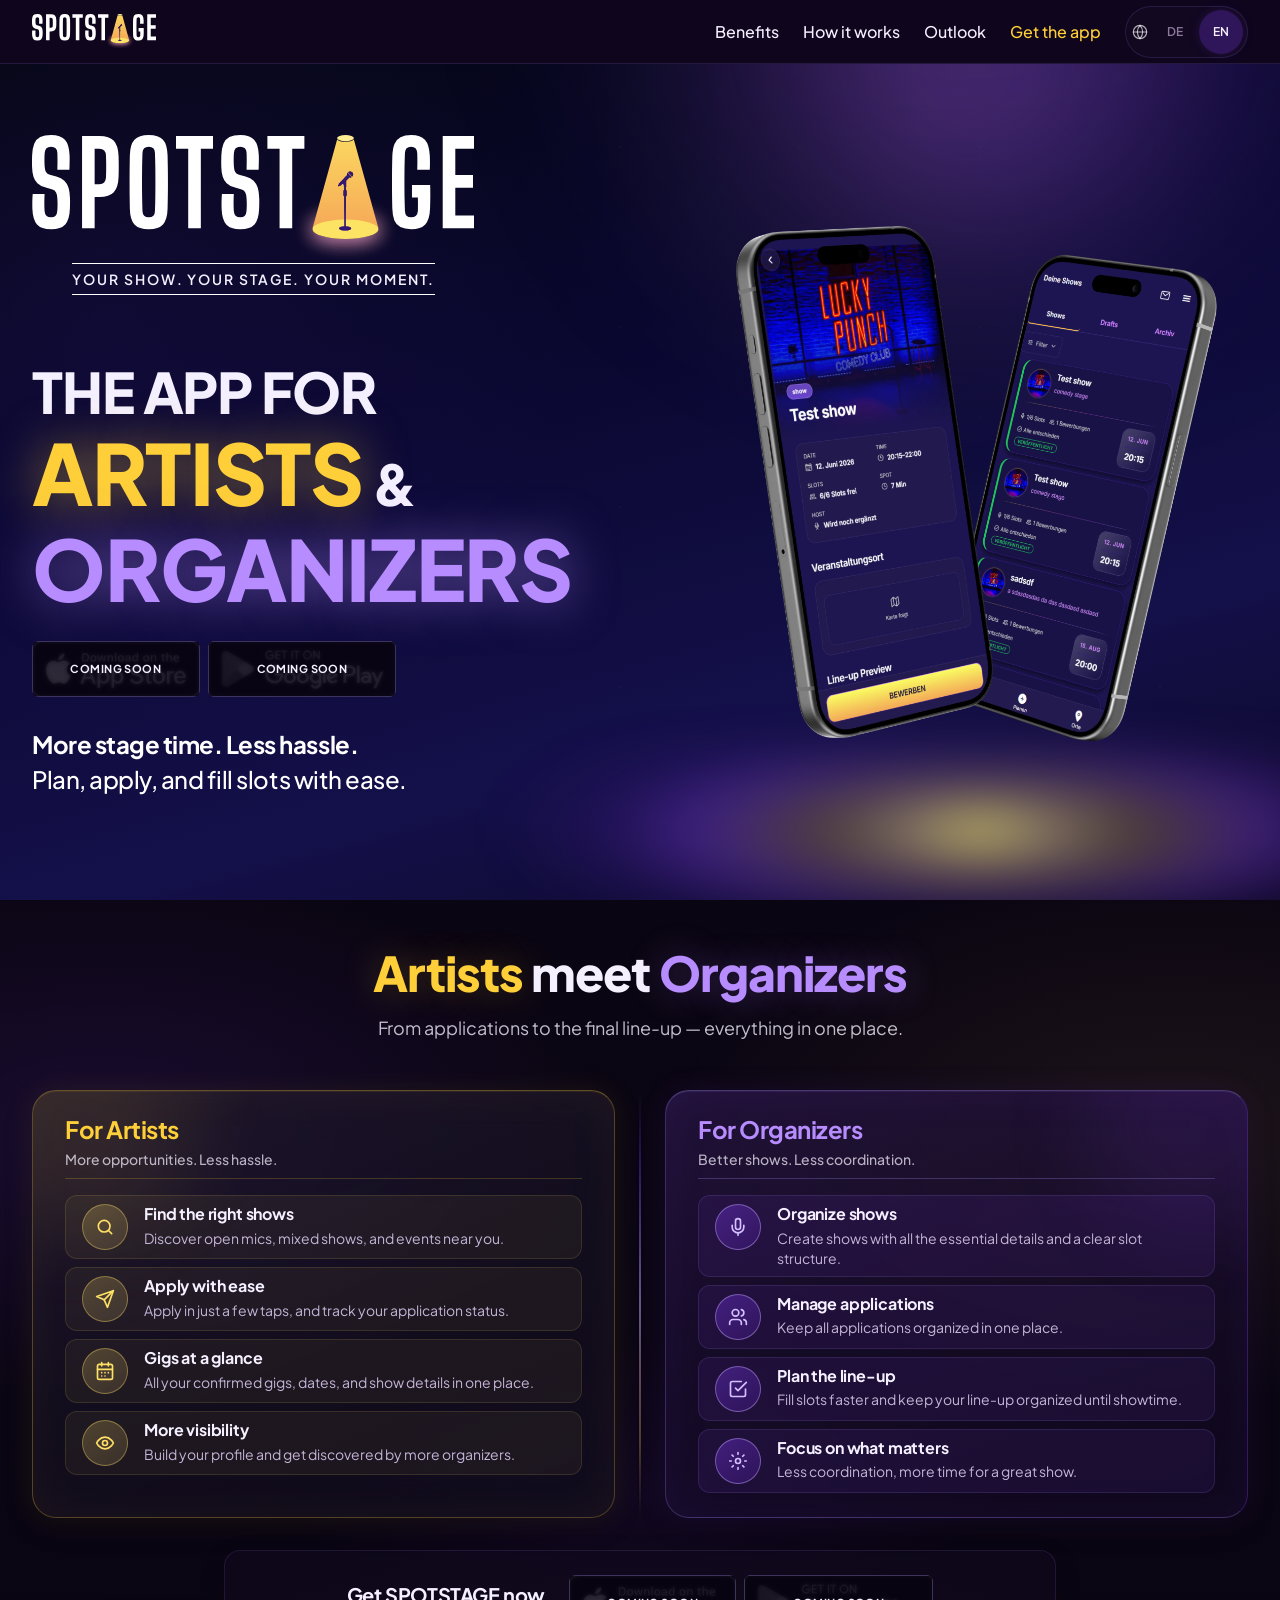
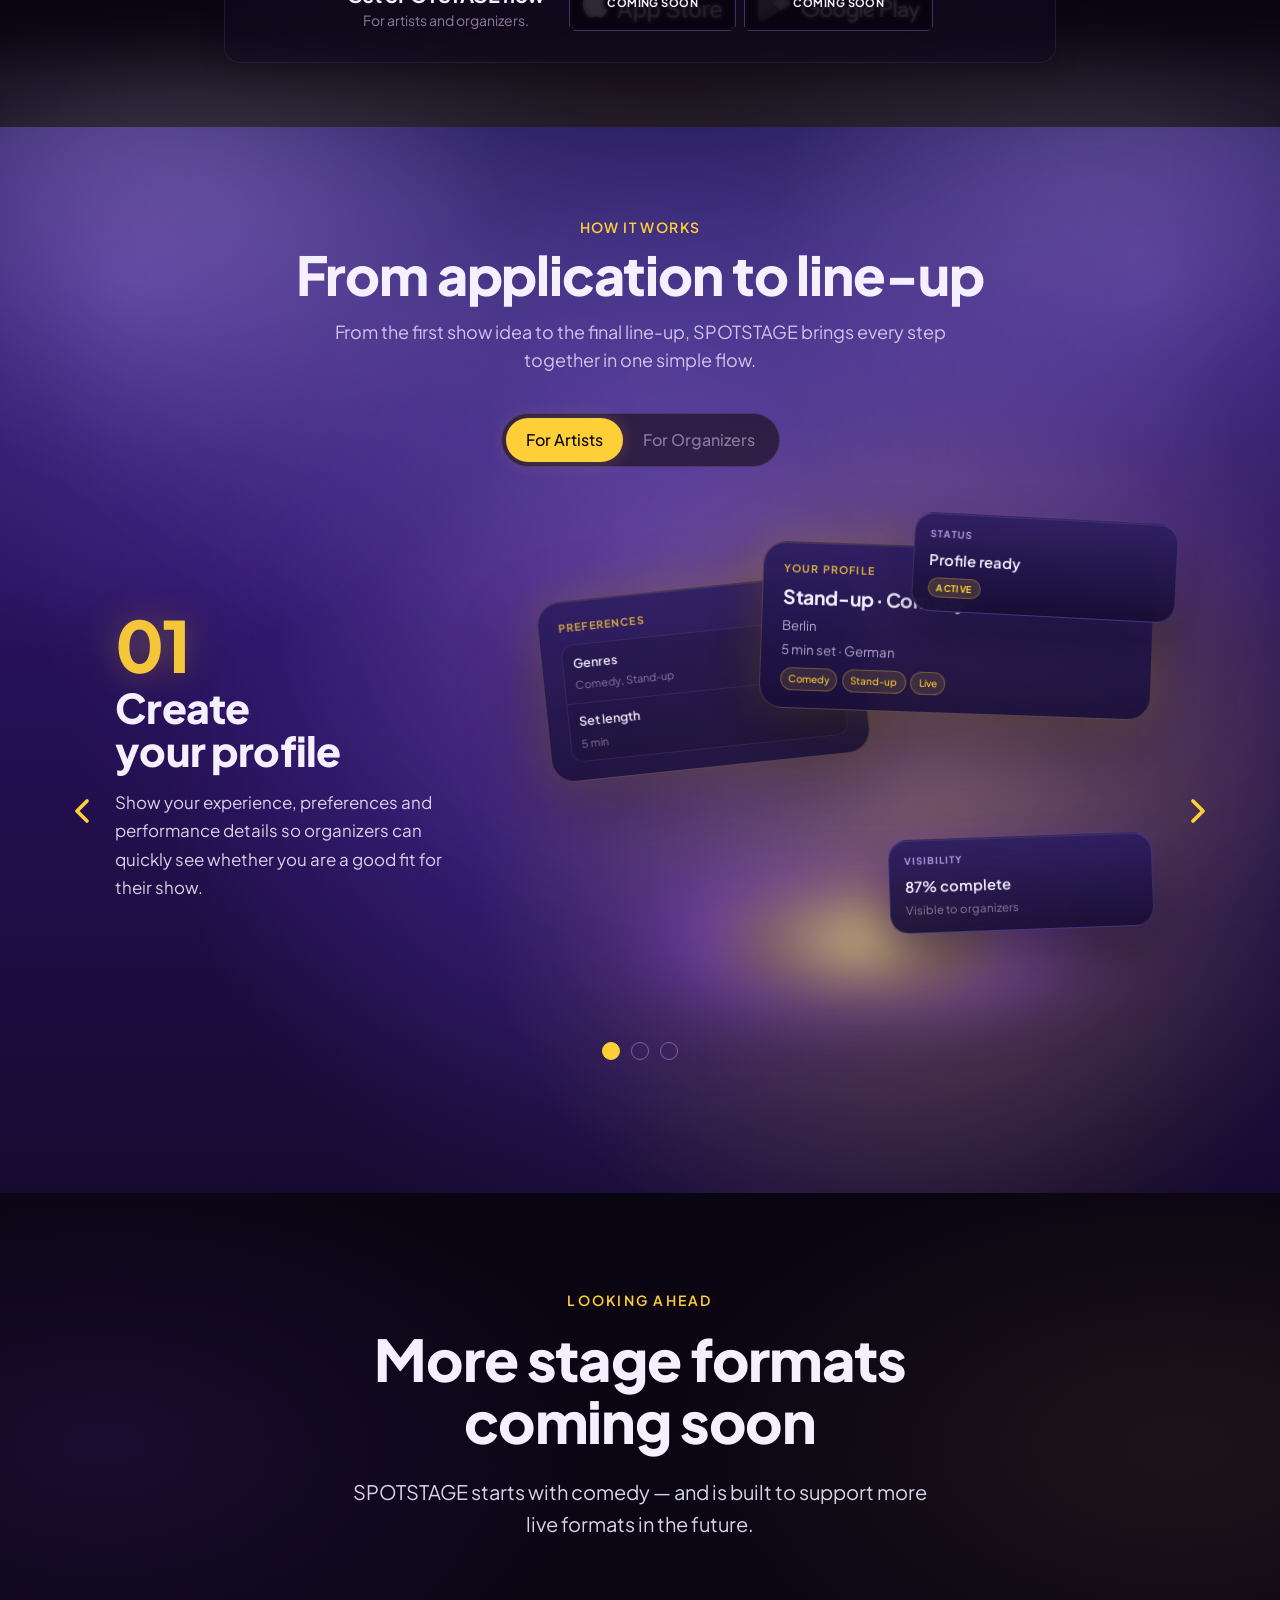
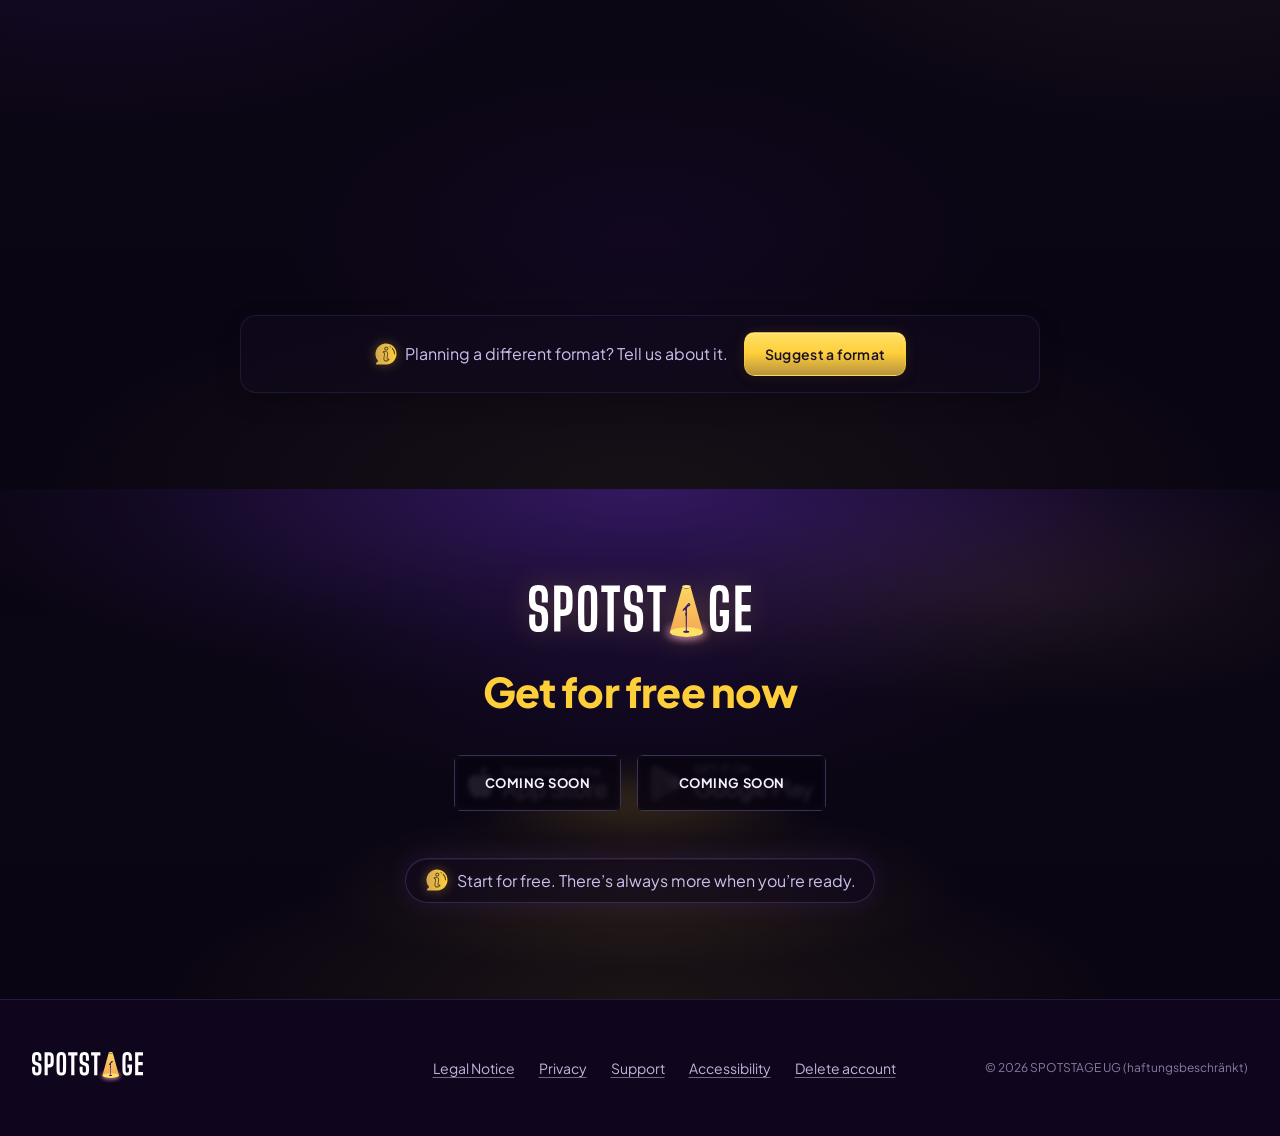
==== index.html @ ca439d94 "Add desktop hero scroll hint with delayed fade-in and scroll-away. Replace the arrow button with a C" ====
<!DOCTYPE html>
<html lang="de">
<head>
  <meta charset="UTF-8">
  <meta name="viewport" content="width=device-width, initial-scale=1.0">
  <link rel="icon" href="images/favicon/favicon.ico" sizes="48x48">
  <link rel="icon" href="images/favicon/favicon.svg" type="image/svg+xml">
  <link rel="icon" href="images/favicon/favicon-96x96.png" type="image/png" sizes="96x96">
  <link rel="apple-touch-icon" href="images/favicon/apple-touch-icon.png">
  <link rel="manifest" href="images/favicon/site.webmanifest">
  <meta name="theme-color" content="#0d0719">
  <meta name="description" content="SPOTSTAGE – Die App für Künstler und Veranstalter. Shows finden. Shows organisieren." data-i18n-attr="meta.description:content">
  <title data-i18n="meta.title">SPOTSTAGE – Deine Show. Deine Bühne. Dein Moment.</title>
  <link rel="stylesheet" href="css/styles.css">
</head>
<body>

  <a href="#main-content" class="skip-link" data-i18n="a11y.skipToMain">Zum Hauptinhalt springen</a>

  <!-- Header -->
  <header class="site-header" id="site-header">
    <div class="container site-header__inner">
      <a href="/" class="site-header__logo" data-i18n-attr="logo.ariaHome:aria-label">
        <img src="images/logo/spotstage_logo.svg" alt="" width="180" height="52">
        <span class="sr-only">SPOTSTAGE</span>
      </a>

      <div class="site-header__actions">
        <nav class="site-nav" id="site-nav" aria-label="Hauptnavigation" data-i18n-attr="nav.ariaLabel:aria-label">
          <div class="site-nav__panel mobile-nav__inner">
            <div class="mobile-nav__primary">
              <ul class="site-nav__list site-nav__links mobile-nav__links">
                <li><a href="#benefits" class="site-nav__link" data-i18n="nav.benefits">Vorteile</a></li>
                <li><a href="#how-it-works" class="site-nav__link" data-i18n="nav.howItWorks">So funktioniert's</a></li>
                <li><a href="#future-categories" class="site-nav__link" data-i18n="nav.outlook">Ausblick</a></li>
              </ul>
              <div class="mobile-nav__cta-divider" role="presentation"></div>
              <ul class="site-nav__list mobile-nav__cta">
                <li><a href="#download" class="site-nav__link site-nav__link--cta" data-i18n="nav.download">App laden</a></li>
              </ul>
            </div>
            <div class="mobile-nav__footer">
              <p class="mobile-nav__claim" data-i18n="footer.claim">Deine Show. Deine Bühne. Dein Moment.</p>
              <nav class="mobile-nav__utility" aria-label="Rechtliches und Kontakt" data-i18n-attr="footer.navAria:aria-label">
                <ul class="mobile-nav__legal-links">
                  <li><a href="impressum.html" class="mobile-nav__legal-link" data-i18n="footer.legalNotice">Impressum</a></li>
                  <li><a href="datenschutz.html" class="mobile-nav__legal-link" data-i18n="footer.privacy">Datenschutz</a></li>
                  <li><a href="support.html" class="mobile-nav__legal-link" data-i18n="footer.support">Support</a></li>
                  <li><a href="barrierefreiheit.html" class="mobile-nav__legal-link" data-i18n="footer.accessibility">Barrierefreiheit</a></li>
                  <li><a href="account-loeschen.html" class="mobile-nav__legal-link" data-i18n="footer.accountDeletion">Account löschen</a></li>
                </ul>
              </nav>
            </div>
          </div>
        </nav>

        <div class="lang-switch" role="group" data-i18n-attr="lang.switchAria:aria-label">
          <span class="lang-switch__icon" aria-hidden="true">
            <svg xmlns="http://www.w3.org/2000/svg" width="16" height="16" viewBox="0 0 24 24" fill="none" stroke="currentColor" stroke-width="1.75" stroke-linecap="round" stroke-linejoin="round" focusable="false">
              <circle cx="12" cy="12" r="10"/>
              <path d="M2 12h20"/>
              <path d="M12 2a15.3 15.3 0 0 1 4 10 15.3 15.3 0 0 1-4 10 15.3 15.3 0 0 1-4-10 15.3 15.3 0 0 1 4-10z"/>
            </svg>
          </span>
          <button type="button" class="lang-switch__btn is-active" data-locale="de" aria-pressed="true" data-i18n-attr="lang.activeDe:aria-label">DE</button>
          <button type="button" class="lang-switch__btn" data-locale="en" aria-pressed="false" data-i18n-attr="lang.labelEn:aria-label">EN</button>
        </div>

        <button
          class="nav-toggle"
          id="nav-toggle"
          type="button"
          aria-expanded="false"
          aria-controls="site-nav"
          aria-label="Menü öffnen"
          data-i18n-attr="nav.open:aria-label"
        >
          <span class="nav-toggle__bar" aria-hidden="true"></span>
          <span class="nav-toggle__bar" aria-hidden="true"></span>
          <span class="nav-toggle__bar" aria-hidden="true"></span>
        </button>
      </div>
    </div>
  </header>

  <main id="main-content">

    <!-- Hero -->
    <section class="hero-section" id="hero" aria-labelledby="hero-heading">
      <div class="container hero-section__container">
        <div class="hero-section__content">
          <div class="hero-section__grid">

          <div class="hero-section__copy">
            <div class="hero-section__logo">
              <img src="images/logo/spotstage_logo.svg" alt="" width="260" height="75" aria-hidden="true">
              <p class="hero-section__slogan" data-i18n="hero.slogan">Deine Show. Deine Bühne. Dein Moment.</p>
            </div>

            <h1 class="hero-section__headline" id="hero-heading" data-i18n-html="hero.headline">
              Die App für
              <br>
              <span class="hero-section__accent hero-section__accent--gold">Künstler</span> &amp;
              <br>
              <span class="hero-section__accent hero-section__accent--purple">Veranstalter</span>
            </h1>

            <div class="hero-section__stores" id="hero-stores">
              <span
                class="hero-section__store-badge hero-section__store-badge--unavailable"
                data-store="apple"
                role="img"
                aria-label="SPOTSTAGE im Apple App Store – demnächst verfügbar"
              >
                <span class="hero-section__store-badge__media" aria-hidden="true">
                  <img src="images/badges/Download_on_the_App_Store_Badge_DE_RGB_blk_092917.svg" alt="" width="162" height="54">
                  <span class="hero-section__store-badge__label" data-i18n="badges.comingSoon">Demnächst verfügbar</span>
                </span>
              </span>
              <span
                class="hero-section__store-badge hero-section__store-badge--unavailable"
                data-store="google"
                role="img"
                aria-label="SPOTSTAGE bei Google Play – demnächst verfügbar"
              >
                <span class="hero-section__store-badge__media" aria-hidden="true">
                  <img src="images/badges/GetItOnGooglePlay_Badge_Web_color_German.svg" alt="" width="182" height="54">
                  <span class="hero-section__store-badge__label" data-i18n="badges.comingSoon">Demnächst verfügbar</span>
                </span>
              </span>
            </div>

            <p class="hero-section__subheadline" data-i18n-html="hero.subheadline">
              <span>Mehr Bühne. Weniger Aufwand.</span><br>
              Einfacher planen, bewerben und besetzen.
            </p>
          </div>

          <div class="hero-section__phones">
            <div class="hero-section__spotlight" aria-hidden="true">
              <div class="hero-section__spotlight-layer hero-section__spotlight-layer--gold"></div>
              <div class="hero-section__spotlight-layer hero-section__spotlight-layer--purple"></div>
              <div class="hero-section__spotlight-layer hero-section__spotlight-layer--stage"></div>
            </div>
            <figure class="hero-section__phone hero-section__phone--artist">
              <div class="hero-section__phone-frame">
                <img
                  src="images/placeholders/phoneMockUpLeft.webp"
                  data-i18n-attr="hero.phoneArtistAlt:alt"
                  alt="SPOTSTAGE App – Künstler-Ansicht mit Auftrittsübersicht"
                  class="hero-section__phone-screen"
                  width="560"
                  height="1120"
                  loading="eager"
                >
              </div>
              <figcaption class="hero-section__phone-label sr-only" data-i18n="hero.phoneArtistCaption">Für Künstler</figcaption>
            </figure>

            <figure class="hero-section__phone hero-section__phone--organizer">
              <div class="hero-section__phone-frame">
                <img
                  src="images/placeholders/phoneMockUpRight.webp"
                  data-i18n-attr="hero.phoneOrganizerAlt:alt"
                  alt="SPOTSTAGE App – Veranstalter-Ansicht mit Show-Besetzung"
                  class="hero-section__phone-screen"
                  width="560"
                  height="1120"
                  loading="eager"
                >
              </div>
              <figcaption class="hero-section__phone-label sr-only" data-i18n="hero.phoneOrganizerCaption">Für Veranstalter</figcaption>
            </figure>
          </div>

        </div>
        </div>
      </div>
      <a href="#benefits" class="hero-section__scroll-hint" data-i18n-attr="hero.scrollHint:aria-label">
        <span class="hero-section__scroll-mouse" aria-hidden="true">
          <span class="hero-section__scroll-wheel"></span>
        </span>
        <span class="hero-section__scroll-chevrons" aria-hidden="true">
          <span class="hero-section__scroll-chevron"></span>
          <span class="hero-section__scroll-chevron"></span>
        </span>
      </a>
    </section>

    <!-- Benefits -->
    <div class="benefits-area" id="benefits">
      <div class="benefits-area__atmosphere" aria-hidden="true"></div>
      <section class="section section--comparison" aria-labelledby="benefits-heading">
        <div class="container container--wide">
          <header class="comparison__intro">
            <h2 class="comparison__heading" id="benefits-heading" data-i18n-html="comparison.heading">
              <span class="comparison__accent comparison__accent--artists">Künstler</span> treffen
              <span class="comparison__accent comparison__accent--organizers">Veranstalter</span>
            </h2>
            <p class="comparison__subline" data-i18n="comparison.subline">
              SPOTSTAGE bringt Bewerbung, Planung und Line-up an einen Ort.
            </p>
          </header>

          <div class="comparison">
            <section class="comparison__panel comparison__panel--artist" id="artist-benefits" aria-labelledby="artist-benefits-heading">
              <header class="comparison__panel-header">
                <h3 class="comparison__panel-title" id="artist-benefits-heading" data-i18n="comparison.artistTitle">Für Künstler</h3>
                <p class="comparison__panel-subline" data-i18n="comparison.artistSubline">Mehr passende Auftritte. Weniger Aufwand.</p>
              </header>
              <div class="comparison__list" data-audience="artist"></div>
            </section>

            <div class="comparison__divider" aria-hidden="true"></div>

            <section class="comparison__panel comparison__panel--organizer" id="organizer-benefits" aria-labelledby="organizer-benefits-heading">
              <header class="comparison__panel-header">
                <h3 class="comparison__panel-title" id="organizer-benefits-heading" data-i18n="comparison.organizerTitle">Für Veranstalter</h3>
                <p class="comparison__panel-subline" data-i18n="comparison.organizerSubline">Bessere Shows. Weniger Organisationsstress.</p>
              </header>
              <div class="comparison__list" data-audience="organizer"></div>
            </section>
          </div>
        </div>
      </section>

      <section class="section section--benefits-cta" id="benefits-download" aria-labelledby="benefits-download-heading">
        <div class="container container--wide">
          <div class="benefits-cta">
            <div class="benefits-cta__copy">
              <h2 class="benefits-cta__heading" id="benefits-download-heading" data-i18n="comparison.ctaHeading">Hol dir jetzt SPOTSTAGE</h2>
              <p class="benefits-cta__text" data-i18n="comparison.ctaText">Für Künstler und Veranstalter.</p>
            </div>
            <div class="hero-section__stores benefits-cta__stores">
              <span
                class="hero-section__store-badge hero-section__store-badge--unavailable"
                data-store="apple"
                role="img"
                aria-label="SPOTSTAGE im Apple App Store – demnächst verfügbar"
              >
                <span class="hero-section__store-badge__media" aria-hidden="true">
                  <img src="images/badges/Download_on_the_App_Store_Badge_DE_RGB_blk_092917.svg" alt="" width="162" height="54">
                  <span class="hero-section__store-badge__label" data-i18n="badges.comingSoon">Demnächst verfügbar</span>
                </span>
              </span>
              <span
                class="hero-section__store-badge hero-section__store-badge--unavailable"
                data-store="google"
                role="img"
                aria-label="SPOTSTAGE bei Google Play – demnächst verfügbar"
              >
                <span class="hero-section__store-badge__media" aria-hidden="true">
                  <img src="images/badges/GetItOnGooglePlay_Badge_Web_color_German.svg" alt="" width="182" height="54">
                  <span class="hero-section__store-badge__label" data-i18n="badges.comingSoon">Demnächst verfügbar</span>
                </span>
              </span>
            </div>
          </div>
        </div>
      </section>
    </div>

    <!-- How It Works -->
    <section class="section section--howto" id="how-it-works" aria-labelledby="how-it-works-heading">
      <div class="container container--wide">
        <header class="howto__header">
          <p class="howto__eyebrow" data-i18n="howItWorks.eyebrow">So funktioniert's</p>
          <h2 class="howto__title" id="how-it-works-heading" data-i18n="howItWorks.title">Von der Bewerbung bis zum Line-up</h2>
          <p class="howto__subtitle" data-i18n="howItWorks.subtitle">
            SPOTSTAGE bringt Künstler:innen und Veranstalter:innen in einen einfachen Ablauf — von der ersten Show-Idee bis zur finalen Besetzung.
          </p>
        </header>

        <div class="howto__switch" role="group" data-i18n-attr="howItWorks.switchAria:aria-label">
          <button
            type="button"
            class="howto__switch-btn is-active"
            data-audience="artist"
            aria-pressed="true"
            data-i18n="howItWorks.switchArtists"
          >
            Für Künstler:innen
          </button>
          <button
            type="button"
            class="howto__switch-btn"
            data-audience="organizer"
            aria-pressed="false"
            data-i18n="howItWorks.switchOrganizers"
          >
            Für Veranstalter:innen
          </button>
        </div>

        <div class="how-showcase" id="howto-showcase">
          <button
            type="button"
            class="how-showcase__arrow how-showcase__arrow--prev"
            id="howto-prev"
            aria-label="Vorheriger Schritt"
            data-i18n-attr="howItWorks.prevStep:aria-label"
          >
            <svg xmlns="http://www.w3.org/2000/svg" width="24" height="24" viewBox="0 0 24 24" fill="none" stroke="currentColor" stroke-width="2" stroke-linecap="round" stroke-linejoin="round" aria-hidden="true"><path d="m15 18-6-6 6-6"/></svg>
          </button>

          <section class="how-showcase__content" id="howto-panel" aria-labelledby="howto-step-title">
            <div class="how-showcase__copy" id="howto-copy"></div>
            <div class="how-showcase__visual" id="howto-visual" aria-hidden="true"></div>
          </section>

          <button
            type="button"
            class="how-showcase__arrow how-showcase__arrow--next"
            id="howto-next"
            aria-label="Nächster Schritt"
            data-i18n-attr="howItWorks.nextStep:aria-label"
          >
            <svg xmlns="http://www.w3.org/2000/svg" width="24" height="24" viewBox="0 0 24 24" fill="none" stroke="currentColor" stroke-width="2" stroke-linecap="round" stroke-linejoin="round" aria-hidden="true"><path d="m9 18 6-6-6-6"/></svg>
          </button>

          <div class="how-showcase__dots" id="howto-dots" role="group" data-i18n-attr="howItWorks.stepsAria:aria-label"></div>
        </div>
      </div>
    </section>

    <!-- Vision / Roadmap -->
    <section class="section section--vision" id="future-categories" aria-labelledby="future-categories-heading">
      <div class="vision__atmosphere" aria-hidden="true"></div>
      <div class="container container--wide vision__container">
        <header class="vision__header">
          <p class="vision__eyebrow" data-i18n="futureCategories.eyebrow">AUSBLICK</p>
          <h2 class="vision__title" id="future-categories-heading" data-i18n="futureCategories.title">Mehr Bühnenformate folgen</h2>
          <p class="vision__subtitle" data-i18n="futureCategories.subtitle">
            SPOTSTAGE startet mit Comedy — und ist darauf ausgelegt, künftig weitere Live-Formate zu unterstützen.
          </p>
        </header>

        <div class="vision__grid" id="future-categories-grid"></div>

        <div class="vision__cta benefits-cta" id="vision-cta">
          <div class="vision__cta-copy benefits-cta__copy">
            <span class="vision__cta-icon" aria-hidden="true">
              <img src="images/icons/info.svg" alt="" width="24" height="24">
            </span>
            <p class="vision__cta-text benefits-cta__text" data-i18n="futureCategories.noteText">Du planst ein anderes Format? Schlag es uns vor.</p>
          </div>
          <a class="vision__cta-btn" id="vision-cta-link" href="mailto:formate@spotstage.app" data-i18n="futureCategories.ctaLabel">Format vorschlagen</a>
        </div>
      </div>
    </section>

    <!-- Download CTA -->
    <section class="section section--download spotlight-bg" id="download" aria-labelledby="download-heading">
      <div class="download-cta__atmosphere" aria-hidden="true"></div>
      <div class="container container--wide">
        <div class="download-cta">
          <img
            src="images/logo/spotstage_logo.svg"
            alt=""
            class="download-cta__logo"
            width="200"
            height="58"
            aria-hidden="true"
          >
          <h2
            class="download-cta__heading"
            id="download-heading"
            data-i18n="downloadCta.title"
          >
            Jetzt kostenlos herunterladen
          </h2>

          <div class="hero-section__stores download-cta__stores">
            <span
              class="hero-section__store-badge hero-section__store-badge--unavailable"
              data-store="apple"
              role="img"
              aria-label="SPOTSTAGE im Apple App Store – demnächst verfügbar"
            >
              <span class="hero-section__store-badge__media" aria-hidden="true">
                <img src="images/badges/Download_on_the_App_Store_Badge_DE_RGB_blk_092917.svg" alt="" width="162" height="54">
                <span class="hero-section__store-badge__label" data-i18n="badges.comingSoon">Demnächst verfügbar</span>
              </span>
            </span>
            <span
              class="hero-section__store-badge hero-section__store-badge--unavailable"
              data-store="google"
              role="img"
              aria-label="SPOTSTAGE bei Google Play – demnächst verfügbar"
            >
              <span class="hero-section__store-badge__media" aria-hidden="true">
                <img src="images/badges/GetItOnGooglePlay_Badge_Web_color_German.svg" alt="" width="182" height="54">
                <span class="hero-section__store-badge__label" data-i18n="badges.comingSoon">Demnächst verfügbar</span>
              </span>
            </span>
          </div>

          <p class="download-cta__note">
            <span class="download-cta__note-icon" aria-hidden="true">
              <img src="images/icons/info.svg" alt="" width="24" height="24">
            </span>
            <span data-i18n="downloadCta.note">Kostenlos loslegen. Mehr geht später immer.</span>
          </p>
        </div>
      </div>
    </section>

  </main>

  <!-- Footer -->
  <footer class="site-footer">
    <div class="container site-footer__inner">
      <div class="site-footer__brand">
        <a href="/" class="site-footer__logo" data-i18n-attr="logo.ariaHome:aria-label">
          <img src="images/logo/spotstage_logo.svg" alt="" width="160" height="46">
          <span class="sr-only">SPOTSTAGE</span>
        </a>
      </div>
      <nav class="site-footer__nav" aria-label="Footer-Navigation" data-i18n-attr="footer.navAria:aria-label">
        <ul class="site-footer__list">
          <li><a href="impressum.html" class="site-footer__link" data-i18n="footer.legalNotice">Impressum</a></li>
          <li><a href="datenschutz.html" class="site-footer__link" data-i18n="footer.privacy">Datenschutz</a></li>
          <li><a href="support.html" class="site-footer__link" data-i18n="footer.support">Support</a></li>
          <li><a href="barrierefreiheit.html" class="site-footer__link" data-i18n="footer.accessibility">Barrierefreiheit</a></li>
          <li><a href="account-loeschen.html" class="site-footer__link" data-i18n="footer.accountDeletion">Account löschen</a></li>
        </ul>
      </nav>
      <p class="site-footer__copy" data-i18n="footer.copyright">© 2026 SPOTSTAGE UG (haftungsbeschränkt)</p>
    </div>
  </footer>

  <script src="js/translations.js"></script>
  <script src="js/i18n.js" defer></script>
  <script src="js/benefits.js" defer></script>
  <script src="js/how-it-works.js" defer></script>
  <script src="js/future-categories.js" defer></script>
  <script src="js/app.js" defer></script>
</body>
</html>
---- css/styles.css ----
/* ==========================================================================
   SPOTSTAGE Website – Styles Foundation
   ========================================================================== */

@import url("fonts.css");

/* --------------------------------------------------------------------------
   CSS Custom Properties
   -------------------------------------------------------------------------- */

:root {
  /* Brand Colors */
  --color-bg-primary: #0a0512;
  --color-test: #100b32;
  --color-bg-secondary: #0f051d;
  --color-bg-elevated: #1e1033;
  --color-bg-card: rgba(30, 16, 51, 0.6);

  --color-purple: #7c3aed;
  --color-purple-light: #a78bfa;
  --color-purple-dark: #5b21b6;

  --color-gold: #d4a853;
  --color-gold-light: #e8c97a;
  --color-gold-dark: #b8923f;

  --gradient-divider: linear-gradient(
    90deg,
    transparent 0%,
    rgba(124, 58, 237, 0.4) 20%,
    rgba(200, 170, 255, 0.55) 50%,
    rgba(212, 168, 83, 0.4) 80%,
    transparent 100%
  );

  /* Audience semantics: Artists = yellow, Organizers = purple/lavender */
  --color-artists: #fecf39;
  --color-organizers: #b78cff;
  --color-artists-soft: rgba(254, 207, 57, 0.16);
  --color-organizers-soft: rgba(183, 140, 255, 0.16);
  --glow-artists: 0 0 36px rgba(254, 207, 57, 0.28);
  --glow-organizers: 0 0 36px rgba(183, 140, 255, 0.32);

  --color-text-primary: #f5f0ff;
  --color-text-secondary: #c4b5d8;
  --color-text-muted: #8b7a9e;

  --color-border: rgba(167, 139, 250, 0.15);
  --color-border-gold: rgba(212, 168, 83, 0.3);

  /* Spotlight */
  --spotlight-color: rgba(124, 58, 237, 0.25);
  --spotlight-gold: rgba(212, 168, 83, 0.08);

  /* Typography */
  --font-family-base: "Plus Jakarta Sans", system-ui, -apple-system, "Segoe UI", Roboto, "Helvetica Neue", Arial, sans-serif;
  --font-family-heading: var(--font-family-base);

  /* Hero */
  --hero-container-max: 88rem;
  --hero-spotlight-gold: rgba(255, 224, 102, 0.55);
  --hero-spotlight-purple: rgba(124, 58, 237, 0.5);
  --hero-spotlight-ambient: rgba(91, 33, 182, 0.35);
  --hero-spotlight-stage: rgba(255, 224, 102, 0.45);
  --hero-phone-shadow:
    0 0 0 1px rgba(167, 139, 250, 0.35),
    0 28px 72px rgba(0, 0, 0, 0.55),
    0 0 72px rgba(124, 58, 237, 0.4);

  --font-size-xs: 0.75rem;
  --font-size-sm: 0.875rem;
  --font-size-base: 1rem;
  --font-size-lg: 1.125rem;
  --font-size-xl: 1.25rem;
  --font-size-2xl: 1.5rem;
  --font-size-3xl: 2rem;
  --font-size-4xl: 2.5rem;
  --font-size-5xl: 3rem;
  --font-size-6xl: 3.75rem;
  --font-size-hero: 4.25rem;

  --font-weight-normal: 400;
  --font-weight-medium: 500;
  --font-weight-semibold: 600;
  --font-weight-bold: 700;
  --font-weight-extrabold: 800;

  --line-height-tight: 1.2;
  --line-height-base: 1.6;
  --line-height-relaxed: 1.75;

  --letter-spacing-tight: -0.02em;
  --letter-spacing-wide: 0.05em;

  /* Spacing */
  --space-xs: 0.25rem;
  --space-sm: 0.5rem;
  --space-md: 1rem;
  --space-lg: 1.5rem;
  --space-xl: 2rem;
  --space-2xl: 3rem;
  --space-3xl: 4rem;
  --space-4xl: 6rem;

  /* Layout */
  --container-max: 72rem;
  --container-narrow: 48rem;
  --container-padding: var(--space-md);

  --header-height: 4rem;

  /* Focus (WCAG 2.4.7) */
  --focus-ring-color: var(--color-purple-light);
  --focus-ring-width: 2px;
  --focus-ring-offset: 3px;

  /* Borders & Radius */
  --radius-sm: 0.375rem;
  --radius-md: 0.75rem;
  --radius-lg: 1rem;
  --radius-xl: 1.5rem;
  --radius-full: 9999px;

  /* Shadows */
  --shadow-sm: 0 1px 2px rgba(0, 0, 0, 0.3);
  --shadow-md: 0 4px 12px rgba(0, 0, 0, 0.4);
  --shadow-lg: 0 8px 32px rgba(0, 0, 0, 0.5);
  --shadow-glow-purple: 0 0 40px rgba(124, 58, 237, 0.3);
  --shadow-glow-gold: 0 0 30px rgba(212, 168, 83, 0.2);

  /* Transitions */
  --transition-fast: 150ms ease;
  --transition-base: 250ms ease;
  --transition-slow: 400ms ease;

  /* Breakpoints (reference – used in media queries below) */
  /* sm: 640px | md: 768px | lg: 1024px | xl: 1280px */
}

/* --------------------------------------------------------------------------
   Global Reset
   -------------------------------------------------------------------------- */

*,
*::before,
*::after {
  box-sizing: border-box;
}

* {
  margin: 0;
  padding: 0;
}

html {
  scroll-behavior: smooth;
  -webkit-text-size-adjust: 100%;
}

@media (prefers-reduced-motion: reduce) {
  html {
    scroll-behavior: auto;
  }

  *,
  *::before,
  *::after {
    animation-duration: 0.01ms !important;
    animation-iteration-count: 1 !important;
    transition-duration: 0.01ms !important;
  }
}

body {
  font-family: var(--font-family-base);
  font-size: var(--font-size-base);
  font-weight: var(--font-weight-normal);
  line-height: var(--line-height-base);
  color: var(--color-text-primary);
  background-color: var(--color-bg-primary);
  min-height: 100vh;
  min-height: 100dvh;
  display: flex;
  flex-direction: column;
  -webkit-font-smoothing: antialiased;
  -moz-osx-font-smoothing: grayscale;
}

#main-content {
  flex: 1 0 auto;
}

#main-content:focus {
  outline: none;
}

:where(section[id], [id="hero"], [id="benefits"], [id="how-it-works"], [id="future-categories"], [id="download"]) {
  scroll-margin-top: calc(var(--header-height) + 0.75rem);
}

/* Skip link – first focusable element */
.skip-link {
  position: fixed;
  top: 0.75rem;
  left: 0.75rem;
  z-index: 200;
  display: inline-flex;
  align-items: center;
  min-height: 2.75rem;
  padding: 0.5rem 1rem;
  font-size: var(--font-size-sm);
  font-weight: var(--font-weight-semibold);
  color: var(--color-bg-primary);
  background: var(--color-gold-light);
  border-radius: var(--radius-sm);
  box-shadow: var(--shadow-md);
  clip: rect(0 0 0 0);
  clip-path: inset(50%);
  overflow: hidden;
  white-space: nowrap;
}

.skip-link:focus,
.skip-link:focus-visible {
  clip: auto;
  clip-path: none;
  overflow: visible;
  outline: var(--focus-ring-width) solid var(--color-text-primary);
  outline-offset: var(--focus-ring-offset);
}

/* Shared focus ring for controls without bespoke styles */
.nav-toggle:focus-visible,
.lang-switch__btn:focus-visible {
  outline: var(--focus-ring-width) solid var(--focus-ring-color);
  outline-offset: var(--focus-ring-offset);
  border-radius: var(--radius-sm);
}

@media (forced-colors: active) {
  .skip-link:focus-visible,
  .nav-toggle:focus-visible,
  .lang-switch__btn:focus-visible,
  .site-nav__link:focus-visible,
  .site-footer__link:focus-visible,
  .legal-page__link:focus-visible,
  .legal-page__back-link:focus-visible,
  .howto__switch-btn:focus-visible,
  .how-showcase__arrow:focus-visible,
  .how-showcase__dot:focus-visible,
  .vision__cta-btn:focus-visible {
    outline: 2px solid Highlight;
    outline-offset: 2px;
  }

  .howto__switch-btn.is-active,
  .lang-switch__btn.is-active,
  .how-showcase__dot.is-active {
    border: 2px solid Highlight;
  }
}

img,
picture,
video,
svg {
  display: block;
  max-width: 100%;
  height: auto;
}

input,
button,
textarea,
select {
  font: inherit;
  color: inherit;
}

a {
  color: var(--color-gold-light);
  text-decoration: none;
  transition: color var(--transition-fast);
}

a:hover {
  color: var(--color-gold);
}

ul,
ol {
  list-style: none;
}

button {
  cursor: pointer;
  background: none;
  border: none;
}

/* --------------------------------------------------------------------------
   Typography System
   -------------------------------------------------------------------------- */

h1, h2, h3, h4, h5, h6 {
  font-family: var(--font-family-heading);
  font-weight: var(--font-weight-bold);
  line-height: var(--line-height-tight);
  letter-spacing: var(--letter-spacing-tight);
  color: var(--color-text-primary);
}

h1 { font-size: var(--font-size-4xl); }
h2 { font-size: var(--font-size-3xl); }
h3 { font-size: var(--font-size-xl); }
h4 { font-size: var(--font-size-lg); }

p {
  color: var(--color-text-secondary);
}

.legal-page__back {
  margin-bottom: clamp(1.5rem, 4vw, 2rem);
}

.legal-page__back-link {
  display: inline-flex;
  align-items: center;
  gap: 0.45rem;
  min-height: 2.75rem;
  padding: 0.35rem 0.65rem 0.35rem 0.25rem;
  margin-left: -0.25rem;
  font-size: var(--font-size-sm);
  font-weight: var(--font-weight-medium);
  color: var(--color-text-secondary);
  border-radius: var(--radius-sm);
  transition:
    color 180ms ease,
    text-shadow 220ms ease,
    background-color 180ms ease;
}

.legal-page__back-link svg {
  flex-shrink: 0;
  opacity: 0.85;
}

.legal-page__back-link:hover {
  color: var(--color-gold-light);
  text-shadow: 0 0 12px rgba(254, 207, 57, 0.18);
}

.legal-page__back-link:focus-visible {
  color: var(--color-gold-light);
  outline: 2px solid var(--color-purple-light);
  outline-offset: 3px;
  background: rgba(124, 58, 237, 0.1);
}

.legal-page__intro {
  margin-top: calc(var(--space-sm) * -1);
  margin-bottom: var(--space-lg);
  font-size: var(--font-size-sm);
  color: var(--color-text-muted);
}

.legal-page__address {
  margin-bottom: var(--space-md);
  font-style: normal;
  line-height: 1.65;
  color: var(--color-text-secondary);
}

.legal-page__section {
  margin-bottom: clamp(1.75rem, 3.5vw, 2.35rem);
}

.legal-page__section .section--legal__subheading {
  margin-top: 0;
  margin-bottom: 0.75rem;
}

.legal-page__section .section--legal__subheading:first-child {
  margin-top: 0;
}

.legal-page__content {
  max-width: 50rem;
  font-size: 1rem;
  line-height: 1.7;
  color: rgba(228, 218, 245, 0.94);
}

.container--narrow.legal-page__content {
  max-width: 50rem;
}

.legal-page__list {
  margin: 0 0 1rem;
  padding-left: 1.35rem;
  color: rgba(228, 218, 245, 0.94);
}

.legal-page__list li {
  margin-bottom: 0.5rem;
  line-height: 1.7;
  padding-left: 0.15rem;
}

.legal-page__list li:last-child {
  margin-bottom: 0;
}

.legal-page__content p,
.legal-page__content li {
  font-size: 1rem;
  line-height: 1.7;
  color: rgba(228, 218, 245, 0.94);
}

.legal-page__content .legal-page__link {
  overflow-wrap: anywhere;
  word-break: break-word;
}

.legal-page__optional:empty {
  display: none;
}

.section--legal h1 {
  margin-bottom: clamp(1.5rem, 3.5vw, 2.25rem);
  font-size: clamp(1.875rem, 4.5vw, 2.375rem);
  line-height: 1.2;
  letter-spacing: var(--letter-spacing-tight);
}

.section--legal .legal-page__content > h1 {
  margin-top: 0;
}

.section--legal h2,
.section--legal__subheading {
  margin-top: var(--space-xl);
  margin-bottom: var(--space-sm);
  font-size: clamp(1.125rem, 2.2vw, 1.35rem);
  font-weight: var(--font-weight-semibold);
  line-height: 1.35;
  color: var(--color-text-primary);
  overflow-wrap: break-word;
}

.section--legal p {
  margin-bottom: 1rem;
}

.section--legal__note {
  margin-top: clamp(2rem, 4vw, 2.75rem);
  padding-top: var(--space-sm);
  font-size: var(--font-size-sm);
  color: var(--color-text-muted);
}

.legal-page__link {
  font-weight: var(--font-weight-medium);
  color: var(--color-gold-light);
  text-decoration: underline;
  text-underline-offset: 0.2em;
}

.legal-page__link:hover {
  color: var(--color-artists);
}

.legal-page__link:focus-visible {
  outline: 2px solid var(--color-purple-light);
  outline-offset: 3px;
}

/* --------------------------------------------------------------------------
   Container System
   -------------------------------------------------------------------------- */

.container {
  width: 100%;
  max-width: var(--container-max);
  margin-inline: auto;
  padding-inline: var(--container-padding);
}

.container--narrow {
  max-width: var(--container-narrow);
}

.container--wide {
  max-width: var(--hero-container-max);
}

/* --------------------------------------------------------------------------
   Utility Classes
   -------------------------------------------------------------------------- */

.sr-only {
  position: absolute;
  width: 1px;
  height: 1px;
  padding: 0;
  margin: -1px;
  overflow: hidden;
  clip: rect(0, 0, 0, 0);
  white-space: nowrap;
  border: 0;
}

.text-center { text-align: center; }
.text-gold { color: var(--color-gold); }
.text-purple { color: var(--color-purple-light); }
.text-muted { color: var(--color-text-muted); }

.visually-hidden-focusable:not(:focus):not(:focus-within) {
  position: absolute;
  width: 1px;
  height: 1px;
  overflow: hidden;
  clip: rect(0, 0, 0, 0);
}

/* --------------------------------------------------------------------------
   Spotlight Background Helpers
   -------------------------------------------------------------------------- */

.spotlight-bg {
  position: relative;
  overflow: hidden;
}

.spotlight-bg::before {
  content: "";
  position: absolute;
  inset: 0;
  background:
    radial-gradient(ellipse 80% 60% at 50% 0%, var(--spotlight-color), transparent 70%),
    radial-gradient(ellipse 50% 40% at 80% 20%, var(--spotlight-gold), transparent 60%);
  pointer-events: none;
  z-index: 0;
}

.spotlight-bg > .container {
  position: relative;
  z-index: 1;
}

/* --------------------------------------------------------------------------
   Buttons
   -------------------------------------------------------------------------- */

.btn {
  display: inline-flex;
  align-items: center;
  justify-content: center;
  gap: var(--space-sm);
  padding: var(--space-sm) var(--space-lg);
  font-size: var(--font-size-base);
  font-weight: var(--font-weight-semibold);
  line-height: 1;
  border-radius: var(--radius-full);
  border: 2px solid transparent;
  transition:
    background-color var(--transition-base),
    border-color var(--transition-base),
    color var(--transition-base),
    box-shadow var(--transition-base),
    transform var(--transition-fast);
  white-space: nowrap;
}

.btn:hover {
  transform: translateY(-1px);
}

.btn:active {
  transform: translateY(0);
}

.btn--primary {
  background: linear-gradient(135deg, var(--color-gold), var(--color-gold-dark));
  color: var(--color-bg-primary);
  box-shadow: var(--shadow-glow-gold);
}

.btn--primary:hover {
  color: var(--color-bg-primary);
  box-shadow: var(--shadow-glow-gold), var(--shadow-md);
}

.btn--secondary {
  background: transparent;
  color: var(--color-text-primary);
  border-color: var(--color-border-gold);
}

.btn--secondary:hover {
  color: var(--color-gold-light);
  border-color: var(--color-gold);
  background: rgba(212, 168, 83, 0.08);
}

.btn--store {
  min-width: 10rem;
}

/* --------------------------------------------------------------------------
   Cards
   -------------------------------------------------------------------------- */

.card {
  padding: var(--space-xl);
  background: var(--color-bg-card);
  border: 1px solid var(--color-border);
  border-radius: var(--radius-lg);
  backdrop-filter: blur(8px);
  transition:
    border-color var(--transition-base),
    box-shadow var(--transition-base);
}

.card:hover {
  border-color: var(--color-border-gold);
  box-shadow: var(--shadow-glow-purple);
}

.card--compact {
  padding: var(--space-lg);
}

.card__title {
  margin-bottom: var(--space-sm);
  font-size: var(--font-size-lg);
}

.card__text {
  font-size: var(--font-size-sm);
}

/* --------------------------------------------------------------------------
   Grid
   -------------------------------------------------------------------------- */

.grid {
  display: grid;
  gap: var(--space-lg);
}

.grid--3 {
  grid-template-columns: 1fr;
}

.grid--4 {
  grid-template-columns: 1fr;
}

/* --------------------------------------------------------------------------
   Sections
   -------------------------------------------------------------------------- */

.section {
  padding-block: var(--space-3xl);
}

.section--alt {
  background-color: var(--color-bg-secondary);
}


.section--download {
  position: relative;
  overflow: hidden;
  padding-block: clamp(4.5rem, 10vw, 7rem);
  background:
    radial-gradient(ellipse 60% 50% at 50% 0%, rgba(124, 58, 237, 0.14) 0%, transparent 65%),
    radial-gradient(ellipse 55% 42% at 50% 100%, rgba(254, 207, 57, 0.07) 0%, transparent 68%),
    linear-gradient(180deg, var(--color-bg-primary) 0%, #0b0614 48%, var(--color-bg-primary) 100%);
}

.section--legal {
  padding-block: clamp(2.5rem, 6vw, 4rem);
  padding-bottom: clamp(3.25rem, 8vw, 5.5rem);
}

.section__header {
  text-align: center;
  margin-bottom: var(--space-2xl);
  max-width: 40rem;
  margin-inline: auto;
}

.section__heading {
  margin-bottom: var(--space-md);
}

.section__subheading {
  font-size: var(--font-size-lg);
  color: var(--color-text-secondary);
  line-height: var(--line-height-base);
}

/* --------------------------------------------------------------------------
   Benefits Area – Comparison Layout
   -------------------------------------------------------------------------- */

@keyframes benefit-icon-glow {
  0%, 100% {
    box-shadow: 0 0 12px rgba(124, 58, 237, 0.08);
  }
  50% {
    box-shadow: 0 0 16px rgba(124, 58, 237, 0.18);
  }
}

@keyframes benefit-icon-glow-gold {
  0%, 100% {
    box-shadow: 0 0 12px rgba(255, 224, 102, 0.06);
  }
  50% {
    box-shadow: 0 0 16px rgba(255, 224, 102, 0.14);
  }
}

@keyframes comparison-divider-pulse {
  0%, 100% {
    opacity: 0.55;
  }
  50% {
    opacity: 0.9;
  }
}

.benefits-area {
  position: relative;
  overflow: hidden;
  background:
    radial-gradient(ellipse 55% 45% at 8% 28%, rgba(124, 58, 237, 0.13) 0%, transparent 72%),
    radial-gradient(ellipse 55% 45% at 92% 28%, rgba(212, 168, 83, 0.09) 0%, transparent 72%),
    radial-gradient(ellipse 70% 35% at 50% 100%, rgba(255, 224, 102, 0.05) 0%, transparent 68%),
    linear-gradient(180deg, var(--color-bg-primary) 0%, #0b0614 48%, var(--color-bg-primary) 100%);
}

.benefits-area__atmosphere {
  position: absolute;
  inset: 0;
  pointer-events: none;
  z-index: 0;
  background:
    radial-gradient(ellipse 40% 28% at 50% 72%, rgba(91, 33, 182, 0.08) 0%, transparent 70%);
}

.section--comparison,
.section--benefits-cta {
  position: relative;
  z-index: 1;
  background: transparent;
}

.section--comparison {
  padding-block: var(--space-2xl);
  padding-bottom: var(--space-lg);
}

.section--benefits-cta {
  padding-top: var(--space-md);
  padding-bottom: var(--space-3xl);
}

/* Intro */

.comparison__intro {
  text-align: center;
  max-width: 46rem;
  margin: 0 auto var(--space-xl);
}

.comparison__heading {
  margin-bottom: var(--space-md);
  font-size: clamp(var(--font-size-3xl), 5vw, var(--font-size-5xl));
  font-weight: var(--font-weight-extrabold);
  line-height: 1.05;
  letter-spacing: var(--letter-spacing-tight);
  text-wrap: balance;
  color: var(--color-text-primary);
}

.comparison__accent--artists,
.comparison__accent--gold {
  color: var(--color-artists);
  text-shadow: var(--glow-artists);
}

.comparison__accent--organizers,
.comparison__accent--purple {
  color: var(--color-organizers);
  text-shadow: var(--glow-organizers);
}

.comparison__subline {
  margin: 0 auto;
  max-width: 36rem;
  font-size: clamp(var(--font-size-base), 1.9vw, var(--font-size-lg));
  line-height: 1.55;
  color: rgba(245, 240, 255, 0.78);
}

/* Two-column comparison */

.comparison {
  display: grid;
  grid-template-columns: 1fr;
  gap: var(--space-lg);
}

.comparison__divider {
  position: relative;
  width: min(100%, 14rem);
  height: 1px;
  margin-inline: auto;
  background: var(--gradient-divider);
  animation: comparison-divider-pulse 8s ease-in-out infinite;
}

.comparison__panel {
  position: relative;
  overflow: hidden;
  padding: var(--space-md) var(--space-lg);
  border-radius: var(--radius-xl);
  border: 1px solid var(--color-border);
  background: linear-gradient(
    165deg,
    rgba(30, 16, 50, 0.72) 0%,
    rgba(18, 10, 32, 0.62) 50%,
    rgba(14, 8, 24, 0.7) 100%
  );
  backdrop-filter: blur(10px);
  box-shadow:
    inset 0 1px 0 rgba(255, 255, 255, 0.05),
    0 8px 28px rgba(0, 0, 0, 0.2);
}

.comparison__panel::before {
  content: "";
  position: absolute;
  width: 14rem;
  height: 14rem;
  border-radius: var(--radius-full);
  filter: blur(48px);
  pointer-events: none;
  opacity: 0.45;
}

.comparison__panel--artist {
  border-color: rgba(254, 207, 57, 0.26);
  border-top-color: rgba(254, 207, 57, 0.34);
  border-left-color: rgba(254, 207, 57, 0.3);
  background: linear-gradient(
    158deg,
    rgba(32, 26, 44, 0.74) 0%,
    rgba(24, 18, 36, 0.64) 48%,
    rgba(16, 12, 28, 0.72) 100%
  );
  box-shadow:
    inset 0 1px 0 rgba(254, 207, 57, 0.08),
    inset 0 0 48px rgba(254, 207, 57, 0.05),
    0 0 28px rgba(254, 207, 57, 0.08),
    0 8px 28px rgba(0, 0, 0, 0.22);
}

.comparison__panel--artist::before {
  top: -5rem;
  left: -4rem;
  background: rgba(254, 207, 57, 0.22);
}

.comparison__panel--organizer {
  border-color: rgba(167, 139, 250, 0.28);
  border-top-color: rgba(167, 139, 250, 0.36);
  border-right-color: rgba(124, 58, 237, 0.32);
  background: linear-gradient(
    158deg,
    rgba(40, 22, 68, 0.76) 0%,
    rgba(26, 14, 46, 0.64) 48%,
    rgba(16, 10, 30, 0.72) 100%
  );
  box-shadow:
    inset 0 1px 0 rgba(167, 139, 250, 0.1),
    inset 0 0 48px rgba(124, 58, 237, 0.07),
    0 0 28px rgba(124, 58, 237, 0.1),
    0 8px 28px rgba(0, 0, 0, 0.22);
}

.comparison__panel--organizer::before {
  top: -5rem;
  right: -4rem;
  left: auto;
  background: rgba(124, 58, 237, 0.28);
}

.comparison__panel-header {
  position: relative;
  z-index: 1;
  margin-bottom: var(--space-md);
  padding-bottom: var(--space-sm);
  border-bottom: 1px solid var(--color-border);
}

.comparison__panel--artist .comparison__panel-header {
  border-bottom-color: rgba(254, 207, 57, 0.2);
}

.comparison__panel--organizer .comparison__panel-header {
  border-bottom-color: rgba(167, 139, 250, 0.28);
}

.comparison__panel-title {
  margin-bottom: var(--space-xs);
  font-size: clamp(var(--font-size-xl), 2.5vw, var(--font-size-2xl));
  font-weight: var(--font-weight-bold);
  line-height: var(--line-height-tight);
  letter-spacing: var(--letter-spacing-tight);
}

.comparison__panel--artist .comparison__panel-title {
  color: var(--color-artists);
}

.comparison__panel--organizer  .comparison__panel-title {
  color: var(--color-organizers);
}

.comparison__panel--organizer .vision-card__title.comparison__panel-title {
  color: var(--color-organizers);
  margin-top: 1rem;
}

.comparison__panel-subline {
  margin: 0;
  font-size: var(--font-size-sm);
  font-weight: var(--font-weight-medium);
  color: rgba(245, 240, 255, 0.72);
}

.comparison__list {
  position: relative;
  z-index: 1;
  display: flex;
  flex-direction: column;
  gap: var(--space-sm);
}

/* Benefit items – icon left, text right */

.benefit-item {
  display: flex;
  align-items: flex-start;
  gap: var(--space-md);
  padding: var(--space-sm) var(--space-md);
  border-radius: var(--radius-md);
  border: 1px solid rgba(255, 255, 255, 0.05);
  background: rgba(255, 255, 255, 0.03);
  opacity: 0;
  transform: translateY(0.5rem);
  transition:
    opacity 0.32s ease var(--reveal-delay, 0ms),
    transform 0.32s ease var(--reveal-delay, 0ms),
    border-color var(--transition-fast),
    background-color var(--transition-fast);
}

.benefit-item.is-visible {
  opacity: 1;
  transform: translateY(0);
}

.benefit-item__icon {
  display: flex;
  align-items: center;
  justify-content: center;
  flex-shrink: 0;
  width: 2.875rem;
  height: 2.875rem;
  border-radius: var(--radius-full);
  transition:
    transform var(--transition-fast),
    box-shadow var(--transition-fast),
    border-color var(--transition-fast),
    filter var(--transition-fast);
}

.benefit-item__icon svg {
  width: 1.25rem;
  height: 1.25rem;
}

.benefit-item--purple {
  border-color: rgba(167, 139, 250, 0.14);
  background: rgba(124, 58, 237, 0.1);
}

.benefit-item--gold {
  border-color: rgba(255, 224, 102, 0.12);
  background: rgba(255, 224, 102, 0.05);
}

.benefit-item--purple .benefit-item__icon {
  border: 1px solid rgba(200, 170, 255, 0.45);
  background: linear-gradient(145deg, rgba(124, 58, 237, 0.38) 0%, rgba(91, 33, 182, 0.26) 100%);
  color: #d4c0ff;
  animation: benefit-icon-glow 7s ease-in-out infinite;
}

.benefit-item--gold .benefit-item__icon {
  border: 1px solid rgba(255, 224, 102, 0.38);
  background: linear-gradient(145deg, rgba(255, 224, 102, 0.22) 0%, rgba(232, 201, 122, 0.14) 100%);
  color: #ffe066;
  animation: benefit-icon-glow-gold 7s ease-in-out infinite;
}

.benefit-item__body {
  flex: 1;
  min-width: 0;
}

.benefit-item__title {
  margin: 0 0 0.2rem;
  font-size: var(--font-size-base);
  font-weight: var(--font-weight-bold);
  line-height: 1.25;
  color: var(--color-text-primary);
  letter-spacing: -0.01em;
}

.benefit-item__text {
  margin: 0;
  font-size: var(--font-size-xs);
  line-height: 1.45;
  color: var(--color-text-secondary);
}

@media (hover: hover) {
  .benefit-item:hover {
    border-color: rgba(167, 139, 250, 0.22);
    background: rgba(124, 58, 237, 0.14);
    transform: translateX(3px);
  }

  .benefit-item.is-visible:hover {
    transform: translateX(3px);
  }

  .benefit-item--gold:hover {
    border-color: rgba(255, 224, 102, 0.22);
    background: rgba(255, 224, 102, 0.08);
  }

  .benefit-item:hover .benefit-item__icon {
    transform: scale(1.05);
    filter: brightness(1.12);
  }

  .benefit-item--purple:hover .benefit-item__icon {
    box-shadow: 0 0 22px rgba(124, 58, 237, 0.32);
  }

  .benefit-item--gold:hover .benefit-item__icon {
    box-shadow: 0 0 22px rgba(255, 224, 102, 0.22);
  }
}

@media (prefers-reduced-motion: reduce) {
  .benefit-item {
    opacity: 1;
    transform: none;
    transition: border-color var(--transition-fast), background-color var(--transition-fast);
  }

  .benefit-item__icon {
    animation: none !important;
  }

  .comparison__divider {
    animation: none !important;
  }

  @media (hover: hover) {
    .benefit-item:hover,
    .benefit-item.is-visible:hover {
      transform: none;
    }

    .benefit-item:hover .benefit-item__icon {
      transform: none;
    }
  }
}

/* CTA */

.benefits-cta {
  display: flex;
  flex-direction: column;
  align-items: center;
  justify-content: center;
  gap: var(--space-md);
  max-width: 40rem;
  margin-inline: auto;
  padding: var(--space-lg) var(--space-md);
  border-radius: var(--radius-lg);
  text-align: center;
  border: 1px solid rgba(167, 139, 250, 0.12);
  background: rgba(18, 10, 32, 0.55);
  box-shadow: 0 8px 24px rgba(0, 0, 0, 0.18);
}

.benefits-cta__copy {
  display: flex;
  flex-direction: column;
  align-items: center;
  gap: var(--space-xs);
}

.benefits-cta__heading {
  margin: 0;
  font-size: clamp(var(--font-size-lg), 2.5vw, var(--font-size-xl));
  font-weight: var(--font-weight-bold);
  line-height: var(--line-height-tight);
  letter-spacing: var(--letter-spacing-tight);
}

.benefits-cta__text {
  margin: 0;
  font-size: var(--font-size-sm);
  line-height: 1.4;
  color: var(--color-text-muted);
}

.benefits-cta__stores {
  justify-content: center;
  animation: none;
}

.benefits-cta__stores .hero-section__store-badge {
  transition: opacity var(--transition-fast);
}

.benefits-cta__stores .hero-section__store-badge:hover {
  transform: none;
  box-shadow: none;
  filter: none;
  opacity: 0.88;
}

/* --------------------------------------------------------------------------
   Header & Navigation
   -------------------------------------------------------------------------- */

.site-header {
  position: sticky;
  top: 0;
  z-index: 100;
  height: var(--header-height);
  background: var(--color-bg-secondary);
  backdrop-filter: blur(12px);
  border-bottom: 1px solid var(--color-border);
}

.site-header__inner {
  display: flex;
  align-items: center;
  justify-content: space-between;
  gap: var(--space-md);
  height: 100%;
  max-width: var(--hero-container-max);
}

.site-header__logo {
  flex-shrink: 0;
}

.site-header__logo img {
  height: 2.25rem;
  width: auto;
}

.site-header__actions {
  display: flex;
  align-items: center;
  gap: var(--space-md);
  margin-left: auto;
  flex-shrink: 0;
}

.nav-toggle {
  display: flex;
  flex-direction: column;
  justify-content: center;
  flex: 0 0 auto;
  order: 3;
  gap: 5px;
  width: 2.75rem;
  height: 2.75rem;
  padding: var(--space-sm);
  z-index: 110;
  border-radius: var(--radius-sm);
}

.nav-toggle__bar {
  display: block;
  width: 100%;
  height: 2px;
  background-color: var(--color-text-primary);
  border-radius: var(--radius-full);
  transition: transform var(--transition-base), opacity var(--transition-base);
}

.nav-toggle[aria-expanded="true"] .nav-toggle__bar:nth-child(1) {
  transform: translateY(7px) rotate(45deg);
}

.nav-toggle[aria-expanded="true"] .nav-toggle__bar:nth-child(2) {
  opacity: 0;
}

.nav-toggle[aria-expanded="true"] .nav-toggle__bar:nth-child(3) {
  transform: translateY(-7px) rotate(-45deg);
}

.site-nav {
  display: none;
}

.site-nav__list {
  display: flex;
  flex-direction: column;
  gap: var(--space-md);
}

/* Mobile navigation overlay (< 1024px) */

body.nav-open {
  overflow: hidden;
}

body.nav-open .site-header,
body.nav-open .site-nav.is-open {
  touch-action: auto;
}

body.nav-open .site-header {
  z-index: 110;
  background: #0d0719;
  backdrop-filter: none;
  border-bottom-color: rgba(255, 255, 255, 0.06);
}

@media (max-width: 1023px) {
  body.nav-open .site-header__actions {
    gap: var(--space-lg);
  }

  body.nav-open .nav-toggle__bar {
    height: 1.5px;
  }

  .site-nav.is-open {
    display: block;
    position: fixed;
    top: var(--header-height);
    left: 0;
    right: 0;
    bottom: 0;
    z-index: 100;
    overflow-x: hidden;
    overflow-y: auto;
    overscroll-behavior: contain;
    -webkit-overflow-scrolling: touch;
    background:
      radial-gradient(
        circle at 85% 10%,
        rgba(126, 76, 255, 0.14),
        transparent 22rem
      ),
      linear-gradient(180deg, #0d0719 0%, #130a29 100%);
    animation: site-nav-overlay-in 220ms ease forwards;
  }

  .mobile-nav__inner {
    display: flex;
    flex-direction: column;
    width: 100%;
    min-height: 100%;
    padding:
      0.35rem 0
      max(1.5rem, env(safe-area-inset-bottom));
    animation: site-nav-panel-in 220ms ease forwards;
  }

  .mobile-nav__primary {
    flex: 0 0 auto;
  }

  .mobile-nav__links,
  .mobile-nav__cta {
    gap: 0;
    width: 100%;
    margin: 0;
    padding: 0;
    list-style: none;
  }

  .mobile-nav__links > li,
  .mobile-nav__cta > li {
    width: 100%;
  }

  .mobile-nav__cta-divider {
    height: 1px;
    margin: 0.5rem 1.5rem 0.15rem;
    background: rgba(255, 255, 255, 0.06);
  }

  .mobile-nav__links .site-nav__link,
  .mobile-nav__cta .site-nav__link {
    position: relative;
    z-index: 0;
    display: flex;
    align-items: center;
    justify-content: flex-start;
    width: 100%;
    min-height: 3.25rem;
    padding: 0.85rem 1.375rem;
    font-size: clamp(1.05rem, 4vw, 1.125rem);
    font-weight: var(--font-weight-semibold);
    color: rgba(235, 225, 255, 0.94);
    text-align: left;
    border-bottom: 1px solid rgba(255, 255, 255, 0.06);
    isolation: isolate;
    transition:
      color 180ms ease,
      text-shadow 220ms ease,
      transform 180ms ease;
  }

  .mobile-nav__cta .site-nav__link {
    border-bottom: none;
    margin-top: 0.15rem;
    padding-top: 1rem;
    padding-bottom: 1rem;
  }

  .mobile-nav__links .site-nav__link::before,
  .mobile-nav__cta .site-nav__link::before {
    content: "";
    position: absolute;
    left: 0.75rem;
    top: 50%;
    z-index: -1;
    width: min(18rem, 72%);
    height: 160%;
    border-radius: var(--radius-full);
    background:
      radial-gradient(
        ellipse at center,
        rgba(254, 207, 57, 0.18) 0%,
        rgba(214, 142, 255, 0.1) 42%,
        transparent 72%
      );
    filter: blur(12px);
    opacity: 0;
    pointer-events: none;
    transform: translateY(-50%) scale(0.94);
    transition:
      opacity 220ms ease,
      transform 220ms ease;
  }

  .mobile-nav__cta .site-nav__link::before {
    background:
      radial-gradient(
        ellipse at center,
        rgba(254, 207, 57, 0.28) 0%,
        rgba(254, 207, 57, 0.12) 40%,
        transparent 72%
      );
  }

  .mobile-nav__links .site-nav__link:hover,
  .mobile-nav__links .site-nav__link:focus-visible {
    color: #fff6cc;
    text-shadow: 0 0 14px rgba(254, 207, 57, 0.2);
    transform: translateX(3px);
  }

  .mobile-nav__links .site-nav__link:hover::before,
  .mobile-nav__links .site-nav__link:focus-visible::before {
    opacity: 1;
    transform: translateY(-50%) scale(1);
  }

  .mobile-nav__links .site-nav__link:focus-visible,
  .mobile-nav__cta .site-nav__link:focus-visible {
    outline: 2px solid var(--color-purple-light);
    outline-offset: -2px;
  }

  .mobile-nav__links .site-nav__link.is-active {
    color: #f8efd4;
    box-shadow: inset 3px 0 0 var(--color-artists);
    text-shadow: 0 0 10px rgba(254, 207, 57, 0.16);
  }

  .mobile-nav__links .site-nav__link.is-active::before {
    opacity: 0.45;
    transform: translateY(-50%) scale(0.98);
  }

  .mobile-nav__cta .site-nav__link--cta {
    color: var(--color-artists);
    font-weight: var(--font-weight-bold);
  }

  .mobile-nav__cta .site-nav__link--cta::after {
    content: "";
    flex-shrink: 0;
    width: 0.55rem;
    height: 0.55rem;
    margin-left: auto;
    border-right: 2px solid currentColor;
    border-bottom: 2px solid currentColor;
    transform: rotate(-45deg);
    opacity: 0.9;
    transition: transform 180ms ease;
  }

  .mobile-nav__cta .site-nav__link--cta:hover,
  .mobile-nav__cta .site-nav__link--cta:focus-visible {
    color: #fff0a8;
    text-shadow: 0 0 16px rgba(254, 207, 57, 0.28);
    transform: translateX(3px);
  }

  .mobile-nav__cta .site-nav__link--cta:hover::before,
  .mobile-nav__cta .site-nav__link--cta:focus-visible::before {
    opacity: 1;
    transform: translateY(-50%) scale(1);
  }

  .mobile-nav__cta .site-nav__link--cta:hover::after,
  .mobile-nav__cta .site-nav__link--cta:focus-visible::after {
    transform: rotate(-45deg) translate(2px, -2px);
  }

  .mobile-nav__cta .site-nav__link--cta.is-active {
    color: var(--color-artists);
    box-shadow: inset 3px 0 0 rgba(254, 207, 57, 0.75);
  }

  .mobile-nav__footer {
    margin-top: auto;
    padding:
      1.35rem 1.5rem
      max(0.5rem, env(safe-area-inset-bottom));
    border-top: 1px solid rgba(255, 255, 255, 0.06);
  }

  .mobile-nav__claim {
    margin: 0 0 0.85rem;
    max-width: 16rem;
    font-size: var(--font-size-sm);
    line-height: 1.45;
    color: rgba(200, 188, 230, 0.72);
  }

  .mobile-nav__legal-links {
    display: flex;
    flex-wrap: wrap;
    gap: 0.35rem 1rem;
    margin: 0;
    padding: 0;
    list-style: none;
  }

  .mobile-nav__legal-link {
    display: inline-flex;
    align-items: center;
    min-height: 2.5rem;
    padding: 0.2rem 0;
    font-size: var(--font-size-xs);
    color: rgba(180, 168, 210, 0.82);
    transition: color 180ms ease;
  }

  .mobile-nav__legal-link:hover {
    color: var(--color-gold-light);
  }

  .mobile-nav__legal-link:focus-visible {
    color: var(--color-gold-light);
    outline: 2px solid var(--color-purple-light);
    outline-offset: 3px;
    border-radius: var(--radius-sm);
  }
}

@keyframes site-nav-overlay-in {
  from {
    opacity: 0;
  }

  to {
    opacity: 1;
  }
}

@keyframes site-nav-panel-in {
  from {
    opacity: 0;
    transform: translateY(-8px);
  }

  to {
    opacity: 1;
    transform: translateY(0);
  }
}

@media (prefers-reduced-motion: reduce) {
  .site-nav.is-open,
  .site-nav__panel,
  .mobile-nav__inner {
    animation: none;
  }

  .mobile-nav__links .site-nav__link:hover,
  .mobile-nav__links .site-nav__link:focus-visible,
  .mobile-nav__cta .site-nav__link--cta:hover,
  .mobile-nav__cta .site-nav__link--cta:focus-visible {
    transform: none;
  }

  .mobile-nav__cta .site-nav__link--cta:hover::after,
  .mobile-nav__cta .site-nav__link--cta:focus-visible::after {
    transform: rotate(-45deg);
  }
}

.site-nav__list > li {
  overflow: visible;
}

.site-nav__link {
  position: relative;
  z-index: 0;
  display: inline-flex;
  align-items: center;
  justify-content: center;
  padding: var(--space-sm) 0;
  font-size: var(--font-size-lg);
  font-weight: var(--font-weight-medium);
  color: var(--color-text-primary);
  isolation: isolate;
  transition:
    color 180ms ease,
    text-shadow 220ms ease,
    transform 180ms ease;
}

.site-nav__link::before {
  content: "";
  position: absolute;
  left: 50%;
  top: 50%;
  z-index: -1;
  width: 130%;
  height: 200%;
  border-radius: var(--radius-full);
  background:
    radial-gradient(
      ellipse at center,
      rgba(254, 207, 57, 0.22) 0%,
      rgba(254, 207, 57, 0.12) 35%,
      rgba(214, 142, 255, 0.08) 55%,
      transparent 78%
    );
  filter: blur(14px);
  opacity: 0;
  pointer-events: none;
  transform: translate(-50%, -50%) scale(0.9);
  transition:
    opacity 220ms ease,
    transform 220ms ease,
    filter 220ms ease;
}

.site-nav__link--cta {
  color: var(--color-artists);
}

/* Touch / coarse pointer: keep hover minimal, no spotlight bloom */
@media (hover: none) {
  .site-nav__link:active,
  .site-nav__link.is-active {
    color: var(--color-gold-light);
  }

  .site-nav__link--cta:active,
  .site-nav__link--cta.is-active {
    color: var(--color-artists);
  }
}

/* Desktop pointer: spotlight hover, focus and active section */
@media (hover: hover) and (pointer: fine) {
  .site-nav__link:hover,
  .site-nav__link:focus-visible {
    color: #fff6cc;
    text-shadow:
      0 0 10px rgba(254, 207, 57, 0.35),
      0 0 24px rgba(254, 207, 57, 0.18);
    transform: translateY(-1px);
  }

  .site-nav__link:hover::before,
  .site-nav__link:focus-visible::before {
    opacity: 1;
    transform: translate(-50%, -50%) scale(1);
  }

  .site-nav__link.is-active {
    color: #f8efd4;
    text-shadow:
      0 0 8px rgba(254, 207, 57, 0.22),
      0 0 18px rgba(254, 207, 57, 0.1);
  }

  .site-nav__link.is-active::before {
    opacity: 0.55;
    transform: translate(-50%, -50%) scale(0.95);
  }

  .site-nav__link.is-active:hover,
  .site-nav__link.is-active:focus-visible {
    color: #fff6cc;
    text-shadow:
      0 0 10px rgba(254, 207, 57, 0.35),
      0 0 24px rgba(254, 207, 57, 0.18);
  }

  .site-nav__link.is-active:hover::before,
  .site-nav__link.is-active:focus-visible::before {
    opacity: 1;
    transform: translate(-50%, -50%) scale(1);
  }

  .site-nav__link--cta.is-active {
    color: var(--color-artists);
    text-shadow:
      0 0 8px rgba(254, 207, 57, 0.28),
      0 0 16px rgba(254, 207, 57, 0.12);
  }

  .site-nav__link--cta:hover,
  .site-nav__link--cta:focus-visible {
    color: #fff0a8;
  }
}

.site-nav__link:focus-visible {
  outline: 2px solid var(--color-purple-light);
  outline-offset: 4px;
}

@media (prefers-reduced-motion: reduce) {
  .site-nav__link,
  .site-nav__link::before {
    transition-duration: 0.01ms;
  }

  .site-nav__link:hover,
  .site-nav__link:focus-visible,
  .site-nav__link.is-active:hover,
  .site-nav__link.is-active:focus-visible {
    transform: none;
  }
}

/* Language switch */

.lang-switch {
  display: inline-flex;
  align-items: center;
  flex: 0 0 auto;
  order: 2;
  gap: 2px;
  min-width: 5.5rem;
  padding: 3px 4px 3px 6px;
  border-radius: var(--radius-full);
  border: 1px solid var(--color-border);
  background: rgba(20, 10, 36, 0.6);
}

.lang-switch__icon {
  display: inline-flex;
  align-items: center;
  justify-content: center;
  flex: 0 0 auto;
  width: 1rem;
  height: 1rem;
  margin-right: 0.2rem;
  color: rgba(255, 255, 255, 0.68);
}

.lang-switch__icon svg {
  display: block;
  width: 100%;
  height: 100%;
}

.lang-switch__btn {
  min-width: 2.75rem;
  min-height: 2.75rem;
  padding: 0.35rem 0.55rem;
  font-size: var(--font-size-xs);
  font-weight: var(--font-weight-semibold);
  letter-spacing: 0.04em;
  color: var(--color-text-muted);
  border-radius: var(--radius-full);
  transition:
    color var(--transition-fast),
    background-color var(--transition-fast);
}

.lang-switch__btn:hover {
  color: var(--color-text-primary);
}

.lang-switch__btn.is-active {
  color: var(--color-text-primary);
  background: rgba(124, 58, 237, 0.28);
  box-shadow: 0 0 12px rgba(124, 58, 237, 0.15);
}

/* --------------------------------------------------------------------------
   Hero Section
   -------------------------------------------------------------------------- */

.hero-section {
  position: relative;
  min-height: calc(100svh - var(--header-height));
  display: flex;
  align-items: center;
  padding-block: var(--space-lg);
  overflow: hidden;
  background:
    radial-gradient(circle at 8% 30%, rgba(59, 28, 133, 0.16), transparent 36%),
    radial-gradient(circle at 72% 8%, rgba(254, 207, 57, 0.06), transparent 28%),
    linear-gradient(165deg, #040612 0%, #0a0830 38%, #14104a 72%, #0b0824 100%);
}

.hero-section__spotlight {
  position: absolute;
  z-index: 0;
  left: 50%;
  bottom: 0;
  width: min(56rem, 160%);
  height: 220%;
  transform: translateX(-50%);
  pointer-events: none;
  overflow: visible;
}

.hero-section__spotlight::after {
  content: "";
  position: absolute;
  inset: 0;
  background-image:
    radial-gradient(circle, rgba(254, 207, 57, 0.18) 0 1px, transparent 1px),
    radial-gradient(circle, rgba(214, 142, 255, 0.14) 0 1px, transparent 1px);
  background-size: 180px 180px, 260px 260px;
  background-position: 50% 28%, 50% 48%;
  opacity: 0.18;
  filter: blur(0.4px);
}

.hero-section__spotlight-layer {
  position: absolute;
  left: 50%;
  transform: translateX(-50%);
  pointer-events: none;
}

/* Warm source glow bleeding from top, fading into purple haze */
.hero-section__spotlight-layer--gold {
  top: 0;
  width: 36rem;
  height: 55%;
  background:
    radial-gradient(
      ellipse 130% 16% at 50% 10%,
      rgba(255, 242, 190, 0.78) 0%,
      rgba(254, 207, 57, 0.46) 20%,
      rgba(255, 178, 92, 0.2) 42%,
      rgba(151, 71, 255, 0.1) 58%,
      transparent 76%
    ),
    radial-gradient(
      ellipse 75% 52% at 48% 38%,
      rgba(254, 207, 57, 0.18) 0%,
      rgba(180, 110, 255, 0.12) 36%,
      rgba(120, 40, 210, 0.06) 56%,
      transparent 74%
    );
  filter: blur(58px);
  opacity: 0.82;
  mix-blend-mode: screen;
}

.hero-section__spotlight-layer--gold::after {
  content: "";
  position: absolute;
  top: 6%;
  left: 50%;
  transform: translateX(-50%);
  width: 16rem;
  height: 11rem;
  background:
    radial-gradient(
      ellipse at center,
      rgba(255, 248, 220, 0.72) 0%,
      rgba(254, 207, 57, 0.34) 38%,
      rgba(255, 175, 95, 0.12) 58%,
      transparent 78%
    );
  filter: blur(44px);
  opacity: 0.85;
}

/* Large vertical purple fill behind phones */
.hero-section__spotlight-layer--purple {
  top: 18%;
  width: 62rem;
  height: 65%;
  background:
    radial-gradient(
      ellipse 52% 46% at 50% 40%,
      rgba(167, 95, 255, 0.48) 0%,
      rgba(140, 65, 230, 0.3) 24%,
      rgba(100, 45, 190, 0.16) 44%,
      rgba(59, 28, 133, 0.07) 64%,
      transparent 80%
    ),
    radial-gradient(
      ellipse 68% 32% at 50% 24%,
      rgba(180, 120, 255, 0.24) 0%,
      rgba(120, 40, 210, 0.12) 42%,
      transparent 72%
    );
  filter: blur(74px);
  opacity: 0.86;
  mix-blend-mode: screen;
}

/* Elliptical floor pool: cream center → gold → purple halo */
.hero-section__spotlight-layer--stage {
  bottom: -15%;
  width: 70rem;
  height: 9.5rem;
  background:
    radial-gradient(
      ellipse 48% 88% at 50% 50%,
      rgba(255, 244, 94, 0.959) 0%,
      rgba(255, 228, 165, 0.52) 14%,
      rgba(254, 207, 57, 0.26) 30%,
      rgba(151, 71, 255, 0.34) 54%,
      rgba(120, 40, 210, 0.14) 70%,
      transparent 90%
    );
  filter: blur(25px);
  opacity: 1;
  mix-blend-mode: screen;
}

@keyframes hero-float-left {
  0%, 100% { transform: translateY(0) rotate(0deg); }
  50% { transform: translateY(-15px) rotate(2deg); }
}

@keyframes hero-float-right {
  0%, 100% { transform: translateY(0) rotate(0deg); }
  50% { transform: translateY(-15px) rotate(-2deg); }
}

@keyframes hero-fade-up {
  from {
    opacity: 0;
    transform: translateY(1.25rem);
  }
  to {
    opacity: 1;
    transform: translateY(0);
  }
}

@keyframes hero-scroll-wheel {
  0% {
    opacity: 1;
    transform: translateX(-50%) translateY(0);
  }
  65% {
    opacity: 0.15;
    transform: translateX(-50%) translateY(0.5rem);
  }
  100% {
    opacity: 0;
    transform: translateX(-50%) translateY(0.5rem);
  }
}

@keyframes hero-scroll-chevron-pulse {
  0%, 100% {
    opacity: 0.22;
  }
  50% {
    opacity: 0.72;
  }
}

.hero-section__scroll-hint {
  position: absolute;
  left: 50%;
  bottom: clamp(0.75rem, 2.5vh, 1.25rem);
  z-index: 3;
  display: flex;
  flex-direction: column;
  align-items: center;
  gap: 0.5625rem;
  min-width: 44px;
  min-height: 44px;
  padding: 0.5rem;
  color: rgba(245, 240, 255, 0.68);
  text-decoration: none;
  transform: translateX(-50%);
  filter: drop-shadow(0 0 6px rgba(183, 140, 255, 0.18));
  opacity: 0;
  visibility: hidden;
  pointer-events: none;
  transition:
    opacity 0.55s ease,
    visibility 0.55s ease,
    color var(--transition-base),
    filter var(--transition-base);
}

.hero-section__scroll-hint.is-entered {
  opacity: 1;
  visibility: visible;
  pointer-events: auto;
}

.hero-section__scroll-hint.is-scrolled-away {
  opacity: 0;
  visibility: hidden;
  pointer-events: none;
}

.hero-section__scroll-hint:hover {
  color: rgba(245, 240, 255, 0.9);
  filter: drop-shadow(0 0 10px rgba(183, 140, 255, 0.32));
}

.hero-section__scroll-hint:focus-visible {
  outline: 2px solid var(--color-gold);
  outline-offset: 4px;
  border-radius: var(--radius-sm);
}

.hero-section__scroll-mouse {
  position: relative;
  flex-shrink: 0;
  width: 1.375rem;
  height: 2.25rem;
  border: 1px solid currentColor;
  border-radius: 0.75rem;
  opacity: 0.82;
}

.hero-section__scroll-wheel {
  position: absolute;
  left: 50%;
  top: 0.4375rem;
  width: 0.25rem;
  height: 0.25rem;
  border-radius: 50%;
  background-color: currentColor;
  transform: translateX(-50%);
  animation: hero-scroll-wheel 1.8s ease-in-out infinite;
}

.hero-section__scroll-chevrons {
  display: flex;
  flex-direction: column;
  align-items: center;
  gap: 0.125rem;
}

.hero-section__scroll-chevron {
  display: block;
  width: 0.4375rem;
  height: 0.4375rem;
  border-right: 1px solid currentColor;
  border-bottom: 1px solid currentColor;
  transform: rotate(45deg);
  animation: hero-scroll-chevron-pulse 1.8s ease-in-out infinite;
}

.hero-section__scroll-chevron:nth-child(2) {
  animation-delay: 0.22s;
}

@media (prefers-reduced-motion: reduce) {
  .hero-section__scroll-wheel,
  .hero-section__scroll-chevron {
    animation: none;
  }

  .hero-section__scroll-wheel {
    opacity: 0.65;
  }

  .hero-section__scroll-chevron {
    opacity: 0.45;
  }

  .hero-section__scroll-hint {
    transition-duration: 0.01ms;
  }
}

@media (max-width: 767px) {
  .hero-section__scroll-hint {
    display: none;
  }
}

@media (max-height: 580px) {
  .hero-section__scroll-hint {
    display: none;
  }
}

.hero-section__container {
  position: relative;
  z-index: 1;
  width: 100%;
  max-width: var(--hero-container-max);
}

.hero-section__content {
  position: relative;
  z-index: 2;
}

.hero-section__grid {
  display: flex;
  flex-direction: column;
  align-items: center;
  gap: var(--space-2xl);
  text-align: center;
}

/* Content */

.hero-section__copy {
  display: flex;
  flex-direction: column;
  align-items: center;
  width: 100%;
  max-width: 40rem;
  animation: hero-fade-up 0.8s ease both;
}

.hero-section__logo {
  display: inline-flex;
  flex-direction: column;
  align-items: center;
  margin-bottom: var(--space-md);
  transition: transform var(--transition-base), filter var(--transition-base);
}

.hero-section__logo img {
  height: 6.5rem;
  width: auto;
}

.hero-section__slogan {
  font-size: var(--font-size-xs);
  font-weight: var(--font-weight-semibold);
  letter-spacing: 0.14em;
  text-transform: uppercase;
  color: var(--color-text-primary);
  opacity: 0.85;
  margin-bottom: var(--space-md);
  width: fit-content;
  padding: var(--space-xs) 0;
  border-top: 1px solid #fff;
  border-bottom: 1px solid #fff;
  text-align: center;
  animation: hero-fade-up 0.8s ease 0.1s both;
}

.hero-section__headline {
  font-size: clamp(1.75rem, 5.5vw, 2.5rem);
  font-weight: var(--font-weight-extrabold);
  line-height: 1.15;
  letter-spacing: -0.02em;
  text-transform: uppercase;
  margin-top: var(--space-lg);
  margin-bottom: var(--space-md);
  animation: hero-fade-up 0.8s ease 0.2s both;
}

.hero-section__accent--gold,
.hero-section__accent--purple {
  font-size: 1.5em;
}

.hero-section__accent--gold {
  color: var(--color-artists);
  text-shadow: 0 0 48px rgba(254, 207, 57, 0.5);
}

.hero-section__accent--purple {
  color: var(--color-organizers);
  text-shadow: 0 0 48px rgba(183, 140, 255, 0.55);
}

.hero-section__subheadline {
  max-width: 36rem;
  margin-top: var(--space-lg);
  font-size: clamp(1.5rem, 1.6vw, 1.45rem);
  line-height: 1.45;
  font-weight: var(--font-weight-medium);
  color: rgb(255, 255, 255);
  letter-spacing: var(--letter-spacing-tight);
  margin-bottom: var(--space-lg);
  animation: hero-fade-up 0.8s ease 0.3s both;
}

.hero-section__subheadline span {
  font-weight: var(--font-weight-bold);
}


/* Hero action buttons */
.hero-section__actions {
  display: flex;
  flex-direction: column;
  gap: var(--space-sm);
  width: 100%;
  max-width: 20rem;
  margin-bottom: var(--space-lg);
  animation: hero-fade-up 0.8s ease 0.35s both;
}

.hero-section__btn {
  display: flex;
  align-items: center;
  justify-content: center;
  width: 100%;
  padding: var(--space-md) var(--space-xl);
  font-size: var(--font-size-sm);
  font-weight: var(--font-weight-bold);
  letter-spacing: 0.08em;
  text-transform: uppercase;
  border-radius: var(--radius-full);
  border: 2px solid transparent;
  transition:
    transform var(--transition-base),
    box-shadow var(--transition-base),
    background var(--transition-base),
    border-color var(--transition-base);
}

.hero-section__btn:hover {
  transform: translateY(-2px);
}

.hero-section__btn--primary {
  background: linear-gradient(135deg, #ffe066, #d4a853);
  color: #0a0512;
  box-shadow: 0 4px 24px rgba(255, 224, 102, 0.35), 0 0 40px rgba(212, 168, 83, 0.2);
}

.hero-section__btn--primary:hover {
  color: #0a0512;
  box-shadow: 0 8px 32px rgba(255, 224, 102, 0.45), 0 0 56px rgba(212, 168, 83, 0.3);
}

.hero-section__btn--ghost {
  background: transparent;
  color: var(--color-text-primary);
  border-color: rgba(124, 58, 237, 0.6);
  box-shadow: inset 0 0 20px rgba(124, 58, 237, 0.08);
}

.hero-section__btn--ghost:hover {
  color: var(--color-purple-light);
  border-color: var(--color-purple);
  background: rgba(124, 58, 237, 0.12);
}

.hero-section__stores {
  display: flex;
  flex-wrap: wrap;
  gap: var(--space-sm);
  justify-content: center;
  animation: hero-fade-up 0.8s ease 0.4s both;
}

.hero-section__store-badge {
  display: block;
  overflow: hidden;
  transition:
    transform var(--transition-base),
    box-shadow var(--transition-base),
    filter var(--transition-base);
}

.hero-section__store-badge--unavailable {
  cursor: default;
}

.hero-section__store-badge--unavailable:hover {
  transform: none;
  box-shadow: none;
  filter: none;
}

.hero-section__store-badge__media {
  position: relative;
  display: inline-block;
  overflow: hidden;
  border-radius: var(--radius-sm);
  line-height: 0;
}

.hero-section__store-badge--unavailable .hero-section__store-badge__media img {
  display: block;
  filter: grayscale(1);
  opacity: 0.42;
}

.hero-section__store-badge__label {
  position: absolute;
  inset: 0;
  display: flex;
  align-items: center;
  justify-content: center;
  padding: 0.2rem 0.45rem;
  font-size: clamp(0.5625rem, 1.8vw, 0.6875rem);
  font-weight: var(--font-weight-bold);
  line-height: 1.15;
  letter-spacing: 0.04em;
  text-align: center;
  text-transform: uppercase;
  color: var(--color-text-primary);
  background: rgba(10, 5, 18, 0.78);
  border: 1px solid rgba(167, 139, 250, 0.28);
  backdrop-filter: blur(2px);
}

.hero-section__store-badge img {
  display: block;
  width: auto;
  height: 2.75rem;
}

.hero-section__store-badge:hover {
  transform: translateY(-3px) scale(1.03);
  box-shadow: 0 8px 24px rgba(0, 0, 0, 0.5);
  filter: brightness(1.1);
}

.hero-section__store-badge--unavailable:hover,
.download-cta__stores .hero-section__store-badge--unavailable:hover,
.benefits-cta__stores .hero-section__store-badge--unavailable:hover {
  transform: none;
  box-shadow: none;
  filter: none;
}

/* Phone mockups */

.hero-section__phones {
  position: relative;
  display: flex;
  justify-content: center;
  align-items: flex-end;
  gap: 0;
  width: 100%;
  max-width: 100%;
  min-height: 16rem;
  padding-inline: var(--space-xs);
  z-index: 2;
  overflow: visible;
  animation: hero-fade-up 1s ease 0.5s both;
}

.hero-section__phone {
  position: relative;
  z-index: 1;
  margin: 0;
  flex: 0 1 auto;
}

.hero-section__phone-frame {
  position: relative;
  border-radius: 0;
  overflow: visible;
  box-shadow: none;
  transition:
    transform var(--transition-slow),
    filter var(--transition-slow);
}

.hero-section__phone-frame::after {
  display: none;
}

.hero-section__phone-screen {
  display: block;
  width: auto;
  max-width: 100%;
  height: clamp(15rem, 48vw, 17.5rem);
  border-radius: 0;
}

.hero-section__phone-label {
  margin-top: var(--space-sm);
  font-size: var(--font-size-xs);
  font-weight: var(--font-weight-semibold);
  letter-spacing: var(--letter-spacing-wide);
  text-transform: uppercase;
  color: var(--color-text-muted);
  text-align: center;
}

.hero-section__phone--artist {
  z-index: 2;
  margin-right: -1rem;
  animation: hero-float-left 6s ease-in-out infinite;
}

.hero-section__phone--organizer {
  z-index: 1;
  margin-left: -3rem;
  margin-bottom: -0.5rem;
  animation: hero-float-right 6s ease-in-out 1s infinite;
}

.hero-section__phone--artist .hero-section__phone-frame {
  transform: rotate(0deg);
}

.hero-section__phone--organizer .hero-section__phone-frame {
  transform: rotate(0deg) scale(0.96);
}

.hero-section__phone--artist .hero-section__phone-label {
  color: var(--color-gold);
}

.hero-section__phone--organizer .hero-section__phone-label {
  color: var(--color-purple-light);
}

/* --------------------------------------------------------------------------
   How It Works
   -------------------------------------------------------------------------- */

#how-it-works,
.section--howto {
  position: relative;
  overflow-x: clip;
  overflow-y: visible;
  min-height: clamp(40rem, 78vh, 52rem);
  padding: clamp(4.5rem, 7vw, 6.5rem) 0 clamp(5rem, 7vw, 6.5rem);
  background:
    radial-gradient(circle at 10% 14%, rgba(168, 112, 255, 0.36), transparent 24rem),
    radial-gradient(circle at 90% 14%, rgba(168, 112, 255, 0.32), transparent 24rem),
    radial-gradient(circle at 50% 38%, rgba(126, 76, 255, 0.22), transparent 38rem),
    radial-gradient(circle at 72% 68%, rgba(254, 207, 57, 0.28), transparent 28rem),
    radial-gradient(circle at 58% 58%, rgba(126, 76, 255, 0.3), transparent 36rem),
    linear-gradient(180deg, #1a1150 0%, #28125f 42%, #160a30 100%);
}

#how-it-works::before {
  content: "";
  position: absolute;
  inset: -6% -4% 18%;
  pointer-events: none;
  z-index: 0;
  background:
    radial-gradient(ellipse 48% 38% at 14% 8%, rgba(255, 255, 255, 0.07) 0%, transparent 58%),
    radial-gradient(ellipse 48% 38% at 86% 8%, rgba(255, 255, 255, 0.06) 0%, transparent 58%),
    radial-gradient(ellipse 60% 45% at 50% 32%, rgba(196, 181, 253, 0.2) 0%, transparent 72%),
    radial-gradient(ellipse 55% 42% at 18% 14%, rgba(196, 181, 253, 0.18) 0%, transparent 68%),
    radial-gradient(ellipse 55% 42% at 82% 14%, rgba(196, 181, 253, 0.15) 0%, transparent 68%),
    radial-gradient(ellipse 65% 48% at 68% 62%, rgba(254, 207, 57, 0.16) 0%, transparent 70%);
  filter: blur(32px);
}

.section--howto > .container {
  position: relative;
  z-index: 1;
}

.howto__header {
  text-align: center;
  max-width: 46rem;
  margin: 0 auto clamp(1.75rem, 3.5vw, 2.5rem);
}

.howto__eyebrow {
  margin-bottom: var(--space-sm);
  font-size: var(--font-size-sm);
  font-weight: var(--font-weight-semibold);
  letter-spacing: 0.1em;
  text-transform: uppercase;
  color: var(--color-artists);
}

.howto__title {
  margin-bottom: var(--space-md);
  font-size: clamp(2.4rem, 4.2vw, 4.25rem);
  font-weight: var(--font-weight-extrabold);
  line-height: 1.02;
  letter-spacing: var(--letter-spacing-tight);
  text-wrap: balance;
}

.howto__subtitle {
  margin: 0 auto;
  max-width: 42rem;
  font-size: clamp(var(--font-size-base), 1.8vw, var(--font-size-lg));
  line-height: 1.55;
  color: rgba(235, 224, 255, 0.82);
}

.howto__switch {
  display: flex;
  justify-content: center;
  width: fit-content;
  max-width: 100%;
  margin: 0 auto clamp(2rem, 3.5vw, 2.75rem);
  padding: 4px;
  border-radius: var(--radius-full);
  border: 1px solid rgba(167, 139, 250, 0.22);
  background: rgba(16, 4, 4, 0.55);
  backdrop-filter: blur(10px);
}

.howto__switch-btn {
  flex: 1 1 auto;
  min-height: 2.5rem;
  padding: 0.5rem 1rem;
  font-size: var(--font-size-sm);
  font-weight: var(--font-weight-medium);
  color: var(--color-text-muted);
  border-radius: var(--radius-full);
  white-space: nowrap;
  transition:
    color var(--transition-fast),
    background-color var(--transition-fast),
    box-shadow var(--transition-fast);
}

.howto__switch-btn:hover {
  color: var(--color-text-primary);
}

.howto__switch-btn:focus-visible {
  outline: 2px solid var(--color-purple-light);
  outline-offset: 2px;
}

.howto__switch-btn.is-active {
  color: var(--color-bg-primary);
}

.howto__switch-btn[data-audience="artist"].is-active {
  background: var(--color-artists);
  box-shadow: 0 0 18px rgba(254, 207, 57, 0.2);
}

.howto__switch-btn[data-audience="organizer"].is-active {
  background: var(--color-organizers);
  box-shadow: 0 0 18px rgba(183, 140, 255, 0.22);
}

/* Showcase slider */

.how-showcase {
  position: relative;
  max-width: 78rem;
  margin: clamp(2rem, 4vw, 3.25rem) auto 0;
  padding: 0 clamp(4.75rem, 6.5vw, 5.75rem) 2.75rem;
  min-height: 30rem;
}

.how-showcase__content {
  display: grid;
  grid-template-columns: 1fr;
  gap: clamp(2rem, 4vw, 3rem);
  max-width: 74rem;
  margin: 0 auto;
  min-height: clamp(22rem, 42vw, 28rem);
  transition:
    opacity 0.24s ease,
    transform 0.24s ease;
}

.how-showcase__content.is-changing {
  opacity: 0;
  transform: translateY(8px);
}

.how-showcase__content.is-entering {
  opacity: 0;
  transform: translateX(12px);
}

.how-showcase__content.is-entering-back {
  opacity: 0;
  transform: translateX(-12px);
}

.how-showcase__copy {
  display: flex;
  align-items: center;
  padding-block: 0.5rem;
}

.how-showcase__step {
  display: flex;
  flex-direction: column;
  max-width: 27rem;
}

.how-step-number {
  display: block;
  font-size: clamp(3.25rem, 5.5vw, 4.75rem);
  font-weight: 900;
  line-height: 0.88;
  letter-spacing: -0.03em;
  color: var(--color-artists);
  text-shadow:
    0 0 48px rgba(254, 207, 57, 0.32),
    0 2px 24px rgba(254, 207, 57, 0.12);
  opacity: 0.96;
}

.how-showcase[data-accent="organizers"] .how-step-number {
  color: var(--color-organizers);
  text-shadow:
    0 0 48px rgba(183, 140, 255, 0.28),
    0 2px 24px rgba(183, 140, 255, 0.1);
}

.how-step-title {
  margin: 0.65rem 0 0;
  font-size: clamp(2.05rem, 3.2vw, 3.15rem);
  font-weight: var(--font-weight-extrabold);
  line-height: 1.03;
  letter-spacing: var(--letter-spacing-tight);
  color: var(--color-text-primary);
  text-wrap: balance;
}

.how-step-text {
  margin: 1.05rem 0 0;
  max-width: 27rem;
  font-size: 1.06rem;
  line-height: 1.68;
  color: rgba(245, 240, 255, 0.86);
}

.how-showcase__visual {
  position: relative;
  min-height: clamp(24rem, 42vw, 30rem);
  overflow: visible;
}

/* UI stack */

.how-ui-stack {
  position: relative;
  width: 100%;
  height: 100%;
  min-height: clamp(24rem, 42vw, 30rem);
}

/* Stage floor glow — same visual language as .hero-section__spotlight-layer--stage */
.how-ui-stack__stage {
  position: absolute;
  left: 50%;
  bottom: -4%;
  z-index: 0;
  width: min(70rem, 108%);
  height: 9.5rem;
  pointer-events: none;
  transform: translateX(-50%);
  background:
    radial-gradient(
      ellipse 48% 88% at 50% 50%,
      rgba(255, 244, 94, 0.959) 0%,
      rgba(255, 228, 165, 0.52) 14%,
      rgba(254, 207, 57, 0.26) 30%,
      rgba(151, 71, 255, 0.34) 54%,
      rgba(120, 40, 210, 0.14) 70%,
      transparent 90%
    );
  filter: blur(25px);
  opacity: 0.92;
  mix-blend-mode: screen;
}

.how-ui-panel {
  position: absolute;
  padding: 1.1rem 1.25rem;
  border-radius: 1.45rem;
  border: 1px solid rgba(167, 139, 250, 0.18);
  background: linear-gradient(
    180deg,
    rgba(44, 28, 96, 0.94) 0%,
    rgba(24, 14, 56, 0.9) 100%
  );
  box-shadow:
    inset 0 1px 0 rgba(255, 255, 255, 0.08),
    0 28px 80px rgba(0, 0, 0, 0.38),
    0 0 52px rgba(126, 76, 255, 0.26);
  backdrop-filter: blur(14px);
  z-index: 3;
}

.how-ui-stack--artists .how-ui-panel {
  border-color: rgba(254, 207, 57, 0.2);
  box-shadow:
    inset 0 1px 0 rgba(255, 255, 255, 0.08),
    0 28px 80px rgba(0, 0, 0, 0.38),
    0 0 48px rgba(254, 207, 57, 0.2);
}

.how-ui-stack--organizers .how-ui-panel {
  border-color: rgba(183, 140, 255, 0.22);
  box-shadow:
    inset 0 1px 0 rgba(255, 255, 255, 0.08),
    0 28px 80px rgba(0, 0, 0, 0.38),
    0 0 48px rgba(183, 140, 255, 0.22);
}

.how-ui-panel--primary {
  top: 6%;
  right: 2%;
  width: min(24.5rem, 92%);
  transform: rotate(2deg);
  z-index: 4;
}

.how-ui-panel--secondary {
  top: 12%;
  left: -2%;
  width: min(20rem, 76%);
  transform: rotate(-6deg) translateY(12px);
  z-index: 2;
  opacity: 0.96;
}

.how-ui-panel__label {
  margin: 0 0 0.55rem;
  font-size: 0.66rem;
  font-weight: var(--font-weight-bold);
  letter-spacing: 0.11em;
  text-transform: uppercase;
  color: rgba(196, 181, 253, 0.88);
}

.how-ui-stack--artists .how-ui-panel__label {
  color: rgba(254, 207, 57, 0.8);
}

.how-ui-stack--organizers .how-ui-panel__label {
  color: rgba(183, 140, 255, 0.82);
}

.how-ui-panel__title {
  margin: 0;
  font-size: 1.22rem;
  font-weight: var(--font-weight-bold);
  line-height: 1.22;
  color: var(--color-text-primary);
}

.how-ui-panel__meta,
.how-ui-panel__detail {
  margin: 0.35rem 0 0;
  font-size: 0.82rem;
  line-height: 1.45;
  color: rgba(235, 224, 255, 0.72);
}

.how-ui-button {
  display: inline-flex;
  align-items: center;
  justify-content: center;
  margin-top: 0.9rem;
  width: 100%;
  padding: 0.72rem 1rem;
  font-size: 0.84rem;
  font-weight: var(--font-weight-bold);
  color: #1a0a32;
  border-radius: var(--radius-full);
  background: linear-gradient(135deg, #ffd84d 0%, #f5b800 100%);
  box-shadow:
    inset 0 1px 0 rgba(255, 255, 255, 0.35),
    0 10px 28px rgba(254, 207, 57, 0.34);
}

.how-ui-fields {
  margin: 0.65rem 0 0;
  display: grid;
  gap: 0.45rem;
}

.how-ui-fields__row {
  display: flex;
  justify-content: space-between;
  gap: 0.75rem;
  padding: 0.5rem 0.6rem;
  border-radius: var(--radius-md);
  background: rgba(124, 58, 237, 0.08);
  border: 1px solid rgba(167, 139, 250, 0.12);
}

.how-ui-fields__row dt {
  margin: 0;
  font-size: 0.72rem;
  color: rgba(196, 181, 253, 0.75);
}

.how-ui-fields__row dd {
  margin: 0;
  font-size: 0.78rem;
  font-weight: var(--font-weight-semibold);
  color: var(--color-text-primary);
  text-align: right;
}

.how-ui-list {
  margin: 0.55rem 0 0;
  padding: 0;
  list-style: none;
  display: grid;
  gap: 0;
  border-radius: var(--radius-md);
  border: 1px solid rgba(255, 255, 255, 0.08);
  background: rgba(0, 0, 0, 0.12);
  overflow: hidden;
}

.how-ui-list__item {
  padding: 0.55rem 0.65rem;
  border-radius: 0;
  background: transparent;
  border: none;
  border-bottom: 1px solid rgba(255, 255, 255, 0.07);
}

.how-ui-list__item:last-child {
  border-bottom: none;
}

.how-ui-list__main {
  display: flex;
  align-items: center;
  justify-content: space-between;
  gap: 0.5rem;
}

.how-ui-list__title {
  font-size: 0.78rem;
  font-weight: var(--font-weight-semibold);
  color: var(--color-text-primary);
}

.how-ui-list__meta {
  display: block;
  margin-top: 0.15rem;
  font-size: 0.68rem;
  color: var(--color-text-muted);
}

.how-ui-list__badge,
.how-ui-slot-badge {
  flex-shrink: 0;
  font-size: 0.62rem;
  font-weight: var(--font-weight-bold);
  color: rgba(196, 181, 253, 0.85);
}

.how-ui-list--status .how-ui-list__item--success {
  border-left: 2px solid rgba(74, 222, 128, 0.45);
  background: rgba(74, 222, 128, 0.04);
}

.how-ui-list--status .how-ui-list__item--pending {
  border-left: 2px solid rgba(167, 139, 250, 0.4);
}

.how-ui-list--status .how-ui-list__item--declined {
  border-left: 2px solid rgba(248, 113, 113, 0.35);
  opacity: 0.88;
}

.how-ui-status {
  display: inline-flex;
  padding: 0.12rem 0.45rem;
  font-size: 0.58rem;
  font-weight: var(--font-weight-bold);
  letter-spacing: 0.04em;
  text-transform: uppercase;
  border-radius: var(--radius-full);
  border: 1px solid rgba(255, 255, 255, 0.1);
  background: rgba(124, 58, 237, 0.2);
  color: #c4b5fd;
}

.how-ui-status--success {
  background: rgba(74, 222, 128, 0.16);
  color: #86efac;
  border-color: rgba(74, 222, 128, 0.28);
}

.how-ui-status--gold {
  background: rgba(254, 207, 57, 0.16);
  color: #fecf39;
  border-color: rgba(254, 207, 57, 0.28);
}

.how-ui-status--pending {
  background: rgba(167, 139, 250, 0.16);
  color: #c4b5fd;
}

.how-ui-tags {
  display: flex;
  flex-wrap: wrap;
  gap: 0.3rem;
  margin-top: 0.55rem;
}

.how-ui-chip {
  padding: 0.15rem 0.45rem;
  font-size: 0.62rem;
  font-weight: var(--font-weight-medium);
  border-radius: var(--radius-full);
  border: 1px solid rgba(167, 139, 250, 0.22);
  background: rgba(124, 58, 237, 0.14);
  color: rgba(196, 181, 253, 0.92);
}

.how-ui-stack--artists .how-ui-chip {
  border-color: rgba(254, 207, 57, 0.28);
  background: rgba(254, 207, 57, 0.12);
  color: rgba(254, 207, 57, 0.95);
}

.how-ui-stack--organizers .how-ui-chip {
  border-color: rgba(183, 140, 255, 0.28);
  background: rgba(183, 140, 255, 0.12);
  color: rgba(196, 181, 253, 0.95);
}

.how-ui-card {
  position: absolute;
  z-index: 5;
  width: min(16.5rem, 46%);
  padding: 0.8rem 0.95rem;
  border-radius: 1.2rem;
  border: 1px solid rgba(167, 139, 250, 0.2);
  background: linear-gradient(
    180deg,
    rgba(46, 30, 98, 0.96) 0%,
    rgba(22, 12, 50, 0.92) 100%
  );
  box-shadow:
    inset 0 1px 0 rgba(255, 255, 255, 0.07),
    0 20px 48px rgba(0, 0, 0, 0.36),
    0 0 32px rgba(126, 76, 255, 0.18);
  backdrop-filter: blur(12px);
}

.how-ui-card--top {
  top: 0;
  right: -2%;
  transform: rotate(3deg);
}

.how-ui-card--bottom {
  right: 2%;
  bottom: 14%;
  transform: rotate(-2deg);
}

.how-ui-card__label {
  margin: 0 0 0.4rem;
  font-size: 0.6rem;
  font-weight: var(--font-weight-bold);
  letter-spacing: 0.1em;
  text-transform: uppercase;
  color: rgba(196, 181, 253, 0.82);
}

.how-ui-card__title {
  margin: 0;
  font-size: 0.92rem;
  font-weight: var(--font-weight-semibold);
  color: var(--color-text-primary);
}

.how-ui-card__meta {
  margin: 0.2rem 0 0;
  font-size: 0.72rem;
  color: var(--color-text-muted);
}

.how-ui-card__body .how-ui-status {
  margin-top: 0.35rem;
}

/* Navigation */

.how-showcase__arrow {
  position: absolute;
  top: 50%;
  transform: translateY(-50%);
  z-index: 12;
  display: inline-flex;
  align-items: center;
  justify-content: center;
  width: auto;
  height: auto;
  padding: 1rem;
  border: none;
  border-radius: 0;
  color: var(--color-artists);
  background: transparent;
  box-shadow: none;
  transition:
    color var(--transition-fast),
    transform var(--transition-fast),
    filter var(--transition-fast),
    opacity var(--transition-fast);
}

.how-showcase[data-accent="organizers"] .how-showcase__arrow{
  color: var(--color-organizers);
}

.how-showcase__arrow svg {
  display: block;
  width: 2.5rem;
  height: 2.5rem;
  stroke-width: 2.25;
}

.how-showcase__arrow--prev {
  left: clamp(0.35rem, 1.2vw, 0.85rem);
}

.how-showcase__arrow--next {
  right: clamp(0.35rem, 1.2vw, 0.85rem);
}

.how-showcase__arrow--prev:hover:not(:disabled) {
  filter: drop-shadow(0 0 14px rgba(254, 207, 57, 0.55));
  transform: translateY(-50%) translateX(-3px);
}

.how-showcase__arrow--next:hover:not(:disabled) {
  filter: drop-shadow(0 0 14px rgba(254, 207, 57, 0.55));
  transform: translateY(-50%) translateX(3px);
}

.how-showcase__arrow:focus-visible {
  outline: 2px solid var(--color-organizers);
  outline-offset: 3px;
}

.how-showcase__arrow:disabled {
  opacity: 0.28;
  cursor: not-allowed;
  filter: none;
}

.how-showcase__dots {
  display: flex;
  justify-content: center;
  align-items: center;
  gap: 0.7rem;
  width: 100%;
  margin-top: clamp(2rem, 3.5vw, 2.75rem);
}

.how-showcase__dot {
  width: 0.5rem;
  height: 0.5rem;
  padding: 0.5rem;
  border: 1px solid rgba(183, 140, 255, 0.55);
  border-radius: var(--radius-full);
  background: transparent;
  background-clip: content-box;
  cursor: pointer;
  transition:
    background-color 0.2s ease,
    border-color 0.2s ease;
}

.how-showcase__dot:hover {
  border-color: rgba(183, 140, 255, 0.8);
}

.how-showcase__dot.is-active {
  background: var(--color-artists);
  border-color: var(--color-artists);
}

.how-showcase[data-accent="organizers"] .how-showcase__dot.is-active {
  background: var(--color-organizers);
  border-color: var(--color-organizers);
}

.how-showcase__dot:focus-visible {
  outline: 2px solid var(--color-artists);
  outline-offset: 3px;
}

@media (max-width: 639px) {
  .howto__switch {
    flex-direction: column;
    width: 100%;
    border-radius: var(--radius-lg);
  }

  .howto__switch-btn {
    width: 100%;
    white-space: normal;
    text-align: center;
  }
}

@media (min-width: 1024px) {
  .how-showcase__content {
    grid-template-columns: minmax(18rem, 0.8fr) minmax(36rem, 1.35fr);
    align-items: center;
    gap: clamp(3rem, 6vw, 7rem);
    min-height: 28rem;
  }

  .how-showcase__arrow--prev {
    left: clamp(0.35rem, 1.2vw, 0.85rem);
  }

  .how-showcase__arrow--next {
    right: clamp(0.35rem, 1.2vw, 0.85rem);
  }
}

@media (max-width: 768px) {
  #how-it-works,
  .section--howto {
    min-height: auto;
    padding: clamp(3.5rem, 8vw, 5rem) 0 clamp(4rem, 8vw, 5.5rem);
  }

  .how-showcase {
    display: grid;
    grid-template-columns: auto 1fr auto;
    grid-template-rows: auto auto;
    gap: 1rem 0.75rem;
    align-items: center;
    margin-top: 2rem;
    padding: 0 0 2.5rem;
    min-height: auto;
  }

  .how-showcase__content {
    grid-column: 1 / -1;
    grid-row: 1;
    grid-template-columns: 1fr;
    gap: 2rem;
    min-height: auto;
  }

  .how-showcase__visual,
  .how-ui-stack {
    min-height: 21rem;
  }

  .how-ui-panel--primary {
    width: min(20.5rem, 94%);
    right: 0;
    top: 8%;
  }

  .how-ui-panel--secondary {
    width: min(16.5rem, 80%);
    left: -1%;
    top: 16%;
  }

  .how-ui-card {
    width: min(13.5rem, 50%);
  }

  .how-ui-card--bottom {
    bottom: 12%;
  }

  .how-showcase__arrow {
    position: static;
    transform: none;
    padding: 0.75rem;
  }

  .how-showcase__arrow svg {
    width: 2rem;
    height: 2rem;
  }

  .how-showcase__arrow--prev:hover:not(:disabled),
  .how-showcase__arrow--next:hover:not(:disabled) {
    transform: translateX(0);
  }

  .how-ui-stack__stage {
    width: min(38rem, 112%);
    height: 8rem;
    bottom: -2%;
    filter: blur(28px);
    opacity: 0.85;
  }

  .how-showcase__arrow--prev {
    grid-column: 1;
    grid-row: 2;
    justify-self: start;
  }

  .how-showcase__arrow--next {
    grid-column: 3;
    grid-row: 2;
    justify-self: end;
  }

  .how-showcase__dots {
    grid-column: 2;
    grid-row: 2;
    margin-top: 0.25rem;
  }

  .how-showcase__copy {
    padding-block: 0;
  }
}

@media (prefers-reduced-motion: reduce) {
  .how-showcase__content,
  .how-showcase__dot {
    transition: none;
  }

  .how-showcase__content.is-changing,
  .how-showcase__content.is-entering,
  .how-showcase__content.is-entering-back {
    opacity: 1;
    transform: none;
  }
}

/* --------------------------------------------------------------------------
   Vision / Roadmap
   -------------------------------------------------------------------------- */

.section--vision {
  position: relative;
  overflow-x: clip;
  overflow-y: visible;
  padding-block: clamp(5rem, 9vw, 7.5rem);
  background:
    radial-gradient(ellipse 55% 45% at 8% 28%, rgba(124, 58, 237, 0.13) 0%, transparent 72%),
    radial-gradient(ellipse 55% 45% at 92% 28%, rgba(212, 168, 83, 0.09) 0%, transparent 72%),
    radial-gradient(ellipse 70% 35% at 50% 100%, rgba(255, 224, 102, 0.05) 0%, transparent 68%),
    linear-gradient(180deg, var(--color-bg-primary) 0%, #0b0614 48%, var(--color-bg-primary) 100%);
}

.vision__atmosphere {
  position: absolute;
  inset: 0;
  pointer-events: none;
  z-index: 0;
  background:
    radial-gradient(ellipse 40% 28% at 50% 72%, rgba(91, 33, 182, 0.08) 0%, transparent 70%);
}

.vision__container {
  position: relative;
  z-index: 1;
}

.vision__header {
  text-align: center;
  max-width: 46rem;
  margin: 0 auto clamp(2rem, 4vw, 3.1rem);
}

.vision__eyebrow {
  margin-bottom: var(--space-md);
  font-size: var(--font-size-sm);
  font-weight: var(--font-weight-semibold);
  letter-spacing: 0.16em;
  text-transform: uppercase;
  color: var(--color-artists);
  text-shadow: 0 0 18px rgba(254, 207, 57, 0.22);
}

.vision__title {
  margin-bottom: var(--space-lg);
  font-size: clamp(2.25rem, 4.5vw, 3.75rem);
  font-weight: var(--font-weight-extrabold);
  line-height: 1.08;
  letter-spacing: var(--letter-spacing-tight);
  color: var(--color-text-primary);
}

.vision__subtitle {
  margin: 0 auto;
  max-width: 38rem;
  font-size: clamp(var(--font-size-base), 1.9vw, var(--font-size-xl));
  line-height: 1.6;
  color: rgba(240, 232, 255, 0.9);
}

.vision__grid {
  display: grid;
  grid-template-columns: 1fr;
  gap: calc(var(--space-lg) + 0.45rem);
  margin-bottom: clamp(2.75rem, 4.5vw, 3.65rem);
  padding-top: 1rem;
  padding-bottom: 0.75rem;
  overflow: visible;
}

.vision-card.comparison__panel {
  --vision-icon-size: 4rem;
  --vision-icon-overlap: -50%;
  --vision-badge-overlap: 50%;
  position: relative;
  display: flex;
  flex-direction: column;
  align-items: center;
  height: auto;
  overflow: visible;
  text-align: center;
  padding-top: calc(var(--space-md) + 0.85rem);
  padding-bottom: calc(var(--space-md) + 0.55rem);
  margin-top: 0;
  opacity: 0;
  transform: translateY(0.5rem);
  transition:
    opacity 480ms ease var(--reveal-delay, 0ms),
    transform 480ms ease var(--reveal-delay, 0ms),
    border-color var(--transition-base),
    box-shadow var(--transition-base);
}

.vision-card.is-visible {
  opacity: 1;
  transform: translateY(0);
}

.vision-card__icon {
  position: absolute;
  top: 0;
  left: 50%;
  z-index: 2;
  display: flex;
  align-items: center;
  justify-content: center;
  flex-shrink: 0;
  width: var(--vision-icon-size);
  height: var(--vision-icon-size);
  margin-bottom: 0;
  border-radius: var(--radius-full);
  transform: translate(-50%, var(--vision-icon-overlap));
  box-shadow: 0 4px 14px rgba(0, 0, 0, 0.26);
}

.vision-card__icon img {
  width: 3rem;
  height: 3rem;
  object-fit: contain;
}

.comparison__panel--artist .vision-card__icon {
  border: 2px solid var(--color-gold-dark);
  background: linear-gradient(145deg, var(--color-bg-primary) 0%, var(--color-gold-dark) 100%);
}

.comparison__panel--organizer .vision-card__icon {
  border: 2px solid var(--color-purple-dark);
  background: linear-gradient(145deg, var(--color-bg-primary) 0%, var(--color-purple-dark) 100%);
}

.vision-card--live.comparison__panel {
  --vision-icon-size: 5rem;
}

.vision-card--live .vision-card__icon img {
  width: 4rem;
  height: 4rem;
}

.vision-card__body {
  display: flex;
  flex-direction: column;
  align-items: center;
  justify-content: center;
  width: 100%;
  flex: 1;
  padding-inline: 0.2rem;
}

.vision-card__title.comparison__panel-title {
  width: 100%;
  margin: 0 0 0.4rem;
  text-align: center;
  font-size: clamp(var(--font-size-lg), 1.8vw, var(--font-size-xl));
  line-height: 1.2;
}

.vision-card__divider {
  width: 100%;
  height: 1px;
  margin: 0.2rem auto 1rem;
  flex-shrink: 0;
}

.comparison__panel--artist .vision-card__divider {
  background: var(--gradient-divider);
}

.comparison__panel--organizer .vision-card__divider {
  background: var(--gradient-divider);
}

.vision-card__status {
  position: absolute;
  bottom: 0;
  left: 50%;
  z-index: 2;
  display: inline-flex;
  align-items: center;
  padding: 0.28rem 0.72rem;
  font-size: var(--font-size-xs);
  font-weight: var(--font-weight-semibold);
  letter-spacing: 0.05em;
  text-transform: uppercase;
  border-radius: var(--radius-full);
  white-space: nowrap;
  transform: translate(-50%, var(--vision-badge-overlap));
}

.comparison__panel--organizer .vision-card__status {
  color: var(--color-bg-primary);
  background: var(--color-organizers);
}

.comparison__panel--artist .vision-card__status {
  color: var(--color-bg-primary);
  background: var(--color-artists);
}

.vision-card__text {
  position: relative;
  z-index: 1;
  width: 100%;
  max-width: 13.25rem;
  margin: 0 auto;
  text-align: center;
}

.comparison__panel--organizer.vision-card .vision-card__text {
  color: rgba(245, 240, 255, 0.84);
  line-height: 1.52;
  max-width: 12.5rem;
}

/* Subtle live emphasis — same panel family, slightly stronger gold */
.vision-card--live.comparison__panel--artist {
  border-color: rgba(254, 207, 57, 0.32);
  border-top-color: rgba(254, 207, 57, 0.4);
  box-shadow:
    inset 0 1px 0 rgba(254, 207, 57, 0.1),
    inset 0 0 48px rgba(254, 207, 57, 0.06),
    0 0 32px rgba(254, 207, 57, 0.1),
    0 8px 28px rgba(0, 0, 0, 0.22);
}

@media (hover: hover) and (pointer: fine) {
  .vision-card.comparison__panel--organizer:hover {
    border-color: rgba(167, 139, 250, 0.36);
    box-shadow:
      inset 0 1px 0 rgba(167, 139, 250, 0.12),
      inset 0 0 48px rgba(124, 58, 237, 0.08),
      0 0 32px rgba(124, 58, 237, 0.12),
      0 8px 28px rgba(0, 0, 0, 0.24);
    transform: translateY(-2px);
  }

  .vision-card--live.comparison__panel--artist:hover {
    border-color: rgba(254, 207, 57, 0.42);
    box-shadow:
      inset 0 1px 0 rgba(254, 207, 57, 0.12),
      inset 0 0 48px rgba(254, 207, 57, 0.07),
      0 0 36px rgba(254, 207, 57, 0.14),
      0 8px 28px rgba(0, 0, 0, 0.24);
    transform: translateY(-2px);
  }
}

.vision__cta.benefits-cta {
  max-width: 44rem;
  padding: var(--space-md) var(--space-lg);
  gap: var(--space-sm) var(--space-md);
}

.vision__cta-copy.benefits-cta__copy {
  flex-direction: row;
  flex-wrap: wrap;
  justify-content: center;
  align-items: center;
  gap: 0.45rem;
}

.vision__cta-icon {
  display: inline-flex;
  flex-shrink: 0;
}

.vision__cta-icon img {
  display: block;
  filter: drop-shadow(0 0 6px rgba(254, 207, 57, 0.35));
}

.vision__cta-text.benefits-cta__text {
  font-size: clamp(var(--font-size-sm), 1.5vw, var(--font-size-base));
  line-height: 1.55;
  color: rgba(220, 208, 255, 0.92);
}

.vision__cta-btn {
  display: inline-flex;
  align-items: center;
  justify-content: center;
  flex-shrink: 0;
  min-height: 2.75rem;
  padding: 0.6rem 1.25rem;
  font-size: var(--font-size-sm);
  font-weight: var(--font-weight-semibold);
  line-height: 1.2;
  letter-spacing: 0.02em;
  color: #1a1028;
  text-decoration: none;
  white-space: nowrap;
  border-radius: 0.65rem;
  border: 1px solid rgba(254, 207, 57, 0.42);
  background: linear-gradient(
    180deg,
    #ffe066 0%,
    var(--color-artists) 48%,
    var(--color-gold-dark) 100%
  );
  box-shadow:
    0 3px 12px rgba(0, 0, 0, 0.28),
    0 0 14px rgba(254, 207, 57, 0.12),
    inset 0 1px 0 rgba(255, 255, 255, 0.28);
  transition:
    transform var(--transition-base),
    box-shadow var(--transition-base),
    filter var(--transition-base);
}

.vision__cta-btn:hover {
  color: #12081f;
  transform: translateY(-2px) scale(1.02);
  box-shadow:
    0 6px 18px rgba(0, 0, 0, 0.34),
    0 0 18px rgba(254, 207, 57, 0.18),
    inset 0 1px 0 rgba(255, 255, 255, 0.32);
  filter: brightness(1.04);
}

.vision__cta-btn:focus-visible {
  outline: 2px solid var(--color-purple-light);
  outline-offset: 3px;
}

@media (min-width: 640px) and (max-width: 1023px) {
  .vision__grid {
    grid-template-columns: repeat(3, minmax(0, 1fr));
    gap: var(--space-md);
    row-gap: calc(var(--space-lg) + 2.5rem);
    padding-top: 1.15rem;
    padding-bottom: 0.85rem;
  }

  .vision-card--live.comparison__panel {
    grid-column: 1 / -1;
    min-height: 13.5rem;
    padding-top: calc(var(--space-md) + 1rem);
    padding-bottom: calc(var(--space-md) + 0.65rem);
    padding-inline: var(--space-xl);
  }

  .vision-card--live .vision-card__title {
    font-size: clamp(var(--font-size-xl), 3vw, var(--font-size-2xl));
  }

  .vision-card--live .vision-card__text {
    max-width: 22rem;
    font-size: var(--font-size-base);
  }

  .vision-card.comparison__panel--organizer.comparison__panel {
    min-height: 11.75rem;
    padding-top: calc(var(--space-md) + 0.8rem);
    padding-bottom: calc(var(--space-md) + 0.5rem);
    padding-inline: var(--space-sm);
  }

  .vision-card.comparison__panel--organizer .vision-card__title {
    font-size: clamp(var(--font-size-sm), 1.8vw, var(--font-size-base));
  }

  .vision-card.comparison__panel--organizer .vision-card__text {
    max-width: 100%;
    font-size: 0.8125rem;
    line-height: 1.48;
    height: 4.5rem;
    padding-inline: 0.15rem;
  }
}

@media (min-width: 1024px) {
  /* Flex: Comedy größer, obere Kanten ausgerichtet */
  .vision__grid {
    display: flex;
    flex-direction: row;
    align-items: center;
    gap: var(--space-lg);
  }

  .vision-card.comparison__panel {
    flex: 1 1 0;
    min-width: 0;
  }

  .vision-card--live.comparison__panel {
    flex: 1.14 1 0;
    min-height: 15rem;
    padding-top: calc(var(--space-md) + 0.9rem);
    padding-bottom: calc(var(--space-md) + 0.6rem);
    padding-inline: calc(var(--space-lg) + 0.25rem);
  }

  .vision-card--live .vision-card__title {
    font-size: clamp(var(--font-size-xl), 1.85vw, var(--font-size-2xl));
    margin-bottom: 0.45rem;
  }

  .vision-card--live .vision-card__text {
    font-size: var(--font-size-base);
    line-height: 1.52;
    max-width: 14rem;
  }

  .vision-card.comparison__panel--organizer.comparison__panel {
    flex: 0.94 1 0;
    min-height: 12.5rem;
    padding-top: calc(var(--space-md) + 0.85rem);
    padding-bottom: calc(var(--space-md) + 0.55rem);
    padding-inline: calc(var(--space-lg) - 0.25rem);
  }

  .vision-card.comparison__panel--organizer .vision-card__title {
    font-size: clamp(var(--font-size-base), 1.45vw, var(--font-size-lg));
    margin-bottom: 0.35rem;
  }

  .vision-card.comparison__panel--organizer .vision-card__text {
    font-size: clamp(0.8125rem, 1.35vw, 0.9375rem);
    line-height: 1.52;
    color: rgba(245, 240, 255, 0.86);
    max-width: 12.25rem;
    height: 4.5rem;
  }

  .vision-card.comparison__panel--organizer .vision-card__icon img {
    width: 3rem;
    height: 3rem;
  }
}

@media (max-width: 639px) {
  .section--vision {
    padding-block: clamp(4rem, 10vw, 5.5rem);
  }

  .vision__header {
    margin-bottom: clamp(1.65rem, 5vw, 2.35rem);
  }

  .vision__grid {
    gap: calc(var(--space-lg) + 2.5rem);
    padding-bottom: 0.85rem;
    margin-bottom: clamp(2.5rem, 6vw, 3.25rem);
  }

  .vision-card--live.comparison__panel {
    min-height: 14.5rem;
    padding-top: calc(var(--space-md) + 1rem);
    padding-bottom: calc(var(--space-md) + 0.65rem);
    padding-inline: var(--space-md);
    margin-inline: 0;
  }

  .vision-card--live .vision-card__title {
    font-size: clamp(var(--font-size-xl), 5.5vw, var(--font-size-2xl));
  }

  .vision-card--live .vision-card__text {
    max-width: 17rem;
    font-size: var(--font-size-base);
  }

  .vision-card.comparison__panel--organizer.comparison__panel {
    min-height: 11.25rem;
    padding-top: calc(var(--space-md) + 0.75rem);
    padding-bottom: calc(var(--space-md) + 0.5rem);
    padding-inline: var(--space-sm);
    margin-inline: clamp(0.65rem, 4.5vw, 1.35rem);
  }

  .vision-card.comparison__panel--organizer .vision-card__title {
    font-size: var(--font-size-base);
  }

  .vision-card.comparison__panel--organizer .vision-card__text {
    max-width: 11.5rem;
    font-size: var(--font-size-sm);
    line-height: 1.5;
    height: 4.5rem;
  }

  .vision__cta.benefits-cta {
    width: 100%;
    margin-top: 0.25rem;
  }

  .vision__cta-btn {
    width: 100%;
  }

  .section--download {
    padding-block: clamp(3.5rem, 12vw, 5rem);
  }

  .download-cta__heading {
    gap: 0.35em 0.45em;
    font-size: clamp(1.45rem, 6.5vw, 2rem);
  }

  .download-cta__stores {
    flex-direction: column;
    align-items: center;
    gap: var(--space-sm);
  }

  .download-cta__stores .hero-section__store-badge img {
    height: 2.85rem;
  }

  .download-cta__note {
    width: 100%;
    padding: 0.65rem 1rem;
    text-align: left;
    border-radius: var(--radius-lg);
  }
}

@media (prefers-reduced-motion: reduce) {
  .vision-card.comparison__panel {
    opacity: 1;
    transform: none;
    transition: border-color var(--transition-base), box-shadow var(--transition-base);
  }

  .vision-card.comparison__panel:hover {
    transform: none;
  }
}

/* --------------------------------------------------------------------------
   Download CTA
   -------------------------------------------------------------------------- */

.download-cta__atmosphere {
  position: absolute;
  inset: 0;
  pointer-events: none;
  z-index: 0;
  background:
    radial-gradient(ellipse 42% 30% at 50% 38%, rgba(91, 33, 182, 0.1) 0%, transparent 72%),
    radial-gradient(ellipse 36% 24% at 50% 78%, rgba(254, 207, 57, 0.1) 0%, transparent 70%);
}

.section--download > .container {
  position: relative;
  z-index: 1;
}

.download-cta {
  display: flex;
  flex-direction: column;
  align-items: center;
  text-align: center;
  margin-inline: auto;
}

.download-cta__logo {
  display: block;
  height: clamp(2.5rem, 7vw, 4rem);
  width: auto;
  margin: 0 auto clamp(0.85rem, 2.5vw, 1.25rem);
  filter: drop-shadow(0 0 14px rgba(254, 207, 57, 0.22));
}

.download-cta__heading {
  display: flex;
  flex-wrap: wrap;
  align-items: center;
  justify-content: center;
  gap: 0.4em 0.55em;
  margin: 0 0 clamp(1.75rem, 4vw, 2.5rem);
  font-size: clamp(1.65rem, 4.2vw, 2.85rem);
  font-weight: var(--font-weight-extrabold);
  line-height: 1.12;
  letter-spacing: var(--letter-spacing-tight);
  color: var(--color-artists);
}

.download-cta .hero-section__stores,
.download-cta__stores {
  position: relative;
  display: flex;
  flex-wrap: wrap;
  align-items: center;
  justify-content: center;
  gap: var(--space-md);
  margin-bottom: var(--space-lg);
  animation: none;
  width: 100%;
}

.download-cta__stores::after {
  content: "";
  position: absolute;
  bottom: -1.25rem;
  left: 50%;
  transform: translateX(-50%);
  width: min(22rem, 88%);
  height: 4.5rem;
  background: radial-gradient(ellipse at center, rgba(254, 207, 57, 0.2) 0%, transparent 72%);
  pointer-events: none;
  z-index: -1;
  filter: blur(14px);
}

.download-cta__stores .hero-section__store-badge img {
  height: clamp(2.75rem, 7vw, 3.35rem);
}

.download-cta__stores .hero-section__store-badge__label {
  font-size: clamp(0.625rem, 2vw, 0.8125rem);
}

.download-cta__stores .hero-section__store-badge:hover {
  transform: translateY(-3px) scale(1.03);
  box-shadow: 0 10px 28px rgba(0, 0, 0, 0.45);
  filter: brightness(1.08);
}

.download-cta__note {
  display: inline-flex;
  align-items: center;
  justify-content: center;
  gap: 0.5rem;
  margin: var(--space-md) auto 0;
  padding: 0.6rem 1.15rem;
  max-width: 38rem;
  font-size: clamp(var(--font-size-sm), 1.65vw, var(--font-size-base));
  line-height: 1.45;
  color: rgba(220, 208, 255, 0.92);
  text-align: left;
  border-radius: 999px;
  border: 1px solid rgba(167, 139, 250, 0.22);
  background: rgba(18, 10, 32, 0.58);
  backdrop-filter: blur(8px);
  box-shadow:
    0 0 28px rgba(124, 58, 237, 0.14),
    inset 0 1px 0 rgba(255, 255, 255, 0.05);
}

.download-cta__note-icon {
  display: inline-flex;
  flex-shrink: 0;
}

.download-cta__note-icon img {
  display: block;
  filter: drop-shadow(0 0 6px rgba(254, 207, 57, 0.35));
}

/* --------------------------------------------------------------------------
   Footer
   -------------------------------------------------------------------------- */

.site-footer {
  padding-block: var(--space-2xl);
  background-color: var(--color-bg-secondary);
  border-top: 1px solid var(--color-border);
}

.site-footer__inner {
  display: grid;
  gap: var(--space-xl);
  align-items: start;
  text-align: center;
  max-width: var(--hero-container-max);
}

.site-footer__brand {
  display: flex;
  flex-direction: column;
  align-items: center;
  gap: var(--space-sm);
}

.site-footer__logo {
  display: inline-flex;
}

.site-footer__logo img {
  height: 2rem;
  width: auto;
}

.site-footer__nav {
  width: 100%;
}

.site-footer__list {
  display: flex;
  flex-direction: column;
  align-items: center;
  gap: var(--space-xs);
  margin: 0;
  padding: 0;
  list-style: none;
}

.site-footer__link {
  display: inline-flex;
  align-items: center;
  min-height: 2.75rem;
  padding: 0.35rem 0.5rem;
  font-size: var(--font-size-sm);
  color: var(--color-text-secondary);
  text-decoration: underline;
  text-underline-offset: 0.18em;
  text-decoration-color: rgba(196, 181, 216, 0.55);
  transition:
    color 180ms ease,
    text-shadow 220ms ease,
    text-decoration-color 180ms ease;
}

.site-footer__link:hover {
  color: var(--color-gold-light);
  text-decoration-color: currentColor;
  text-shadow: 0 0 12px rgba(254, 207, 57, 0.18);
}

.site-footer__link:focus-visible {
  color: var(--color-gold-light);
  outline: 2px solid var(--color-purple-light);
  outline-offset: 3px;
  border-radius: var(--radius-sm);
}

.site-footer__link[aria-current="page"] {
  color: var(--color-text-primary);
  font-weight: var(--font-weight-medium);
}

.site-footer__copy {
  margin: 0;
  font-size: var(--font-size-xs);
  line-height: 1.5;
  color: var(--color-text-muted);
}

/* --------------------------------------------------------------------------
   Responsive Breakpoints (Mobile-First)
   -------------------------------------------------------------------------- */

@media (max-width: 767px) {
  .hero-section__spotlight {
    width: min(44rem, 180%);
    height: 200%;
  }

  .hero-section__spotlight-layer--gold {
    width: 26rem;
    filter: blur(44px);
    opacity: 0.7;
  }

  .hero-section__spotlight-layer--purple {
    width: 44rem;
    filter: blur(56px);
    opacity: 0.78;
  }

  .hero-section__spotlight-layer--stage {
    width: 38rem;
    height: 8rem;
    filter: blur(28px);
    opacity: 0.85;
  }
}

@media (min-width: 640px) {
  :root {
    --container-padding: var(--space-lg);
  }

  .hero-section__store-badge img {
    height: 3rem;
  }

  .hero-section__actions {
    max-width: 22rem;
  }

  .hero-section__phone-screen {
    height: clamp(16rem, 44vw, 19rem);
  }

  .grid--4 {
    grid-template-columns: repeat(2, 1fr);
  }

  .benefit-item {
    padding: var(--space-sm) var(--space-md);
  }

  .benefit-item__text {
    font-size: var(--font-size-sm);
  }
}

@media (min-width: 768px) {
  .section {
    padding-block: var(--space-4xl);
  }

  .section--comparison {
    padding-block: var(--space-2xl);
    padding-bottom: var(--space-lg);
  }

  .section--benefits-cta {
    padding-top: var(--space-sm);
    padding-bottom: var(--space-3xl);
  }

  .hero-section {
    padding-block: var(--space-lg);
    min-height: calc(100svh - var(--header-height));
  }

  .hero-section__grid {
    flex-direction: row;
    align-items: center;
    justify-content: space-between;
    gap: var(--space-xl);
    text-align: left;
  }

  .hero-section__copy {
    flex: 0 0 48%;
    align-items: flex-start;
    max-width: none;
  }

  .hero-section__headline {
    font-size: clamp(2rem, 3.5vw, 2.75rem);
  }

  .hero-section__subheadline {
    max-width: none;
    margin-bottom: var(--space-lg);
  }

  .hero-section__actions {
    max-width: 18rem;
    margin-bottom: var(--space-xl);
  }

  .hero-section__stores {
    justify-content: flex-start;
  }

  .download-cta .hero-section__stores {
    justify-content: center;
  }

  .hero-section__store-badge img {
    height: 3.25rem;
  }

  .hero-section__phones {
    flex: 0 0 52%;
    max-width: none;
    min-height: 26rem;
    justify-content: center;
    padding-inline: 0;
  }

  .hero-section__phone-screen {
    height: clamp(20rem, 36vw, 26rem);
  }

  .hero-section__phone--organizer {
    margin-left: -3.5rem;
    margin-bottom: -2.5rem;
  }

  .grid--3 {
    grid-template-columns: repeat(3, 1fr);
  }

  .comparison__intro {
    margin-bottom: var(--space-2xl);
  }

  .comparison__panel {
    padding: var(--space-lg) var(--space-xl);
  }

  .benefits-cta {
    flex-direction: row;
    flex-wrap: wrap;
    justify-content: center;
    gap: var(--space-lg);
    max-width: 52rem;
    padding: var(--space-lg) var(--space-xl);
  }

  .vision__cta.benefits-cta {
    max-width: 50rem;
    padding: var(--space-md) var(--space-lg);
    gap: var(--space-md);
  }

  .howto__switch-btn {
    padding: 0.55rem 1.25rem;
    font-size: var(--font-size-base);
  }

  .site-header__actions {
    gap: var(--space-lg);
  }

  .site-footer__inner {
    grid-template-columns: minmax(0, 1.15fr) minmax(0, 1.5fr) minmax(0, 1fr);
    align-items: center;
    gap: var(--space-lg);
    text-align: left;
  }

  .site-footer__brand {
    align-items: flex-start;
  }

  .site-footer__list {
    flex-flow: row wrap;
    justify-content: center;
    gap: var(--space-md) var(--space-lg);
  }

  .site-footer__link {
    min-height: 2.5rem;
    padding: 0.25rem 0;
  }

  .site-footer__copy {
    justify-self: end;
    text-align: right;
  }
}

@media (min-width: 1024px) {
  body.nav-open {
    overflow: auto;
    touch-action: auto;
  }

  .nav-toggle {
    display: none;
  }

  .site-nav {
    display: block;
    position: static;
    order: 1;
    background: none;
    padding: 0;
    overflow: visible;
  }

  .site-nav__panel,
  .mobile-nav__inner {
    padding: 0;
    min-height: 0;
    animation: none;
  }

  .mobile-nav__primary {
    display: flex;
    flex-direction: row;
    align-items: center;
    gap: var(--space-lg);
  }

  .mobile-nav__cta-divider,
  .mobile-nav__footer {
    display: none;
  }

  .site-nav__list,
  .mobile-nav__links,
  .mobile-nav__cta {
    flex-direction: row;
    align-items: center;
    gap: var(--space-lg);
  }

  .site-nav__link {
    display: inline-flex;
    justify-content: center;
    width: auto;
    min-height: 0;
    font-size: var(--font-size-base);
    padding: 0;
    white-space: nowrap;
    text-align: center;
    border-bottom: none;
    background: none;
  }

  .site-nav__link::before {
    display: block;
  }

  .site-nav__link--cta::after {
    display: none;
  }

  .hero-section__logo img {
    height: 8rem;
  }

  .hero-section__slogan {
    font-size: var(--font-size-sm);
    margin-bottom: var(--space-lg);
  }

  .hero-section__headline {
    font-size: clamp(2.5rem, 3.2vw, 3.25rem);
    line-height: 1.15;
    margin-bottom: var(--space-lg);
  }

  .hero-section__subheadline {
    margin-bottom: var(--space-xl);
  }

  .hero-section__actions {
    max-width: 20rem;
  }

  .hero-section__btn {
    padding: var(--space-md) var(--space-2xl);
    font-size: var(--font-size-base);
  }

  .hero-section__store-badge img {
    height: 3.5rem;
  }

  .hero-section__phone-screen {
    height: clamp(24rem, 42vh, 30rem);
  }

  .hero-section__phone--artist .hero-section__phone-frame {
    transform: rotate(0deg);
  }

  .hero-section__phone--organizer .hero-section__phone-frame {
    transform: rotate(0deg) scale(0.95);
  }

  .hero-section__phone--organizer {
    margin-left: -4.5rem;
    margin-bottom: -1rem;
  }

  .grid--4 {
    grid-template-columns: repeat(4, 1fr);
  }

  .comparison {
    grid-template-columns: 1fr auto 1fr;
    gap: var(--space-lg);
    align-items: stretch;
  }

  .comparison__divider {
    align-self: stretch;
    width: 2px;
    height: auto;
    margin-inline: 0;
    background: linear-gradient(
      180deg,
      transparent 0%,
      rgba(124, 58, 237, 0.35) 18%,
      rgba(200, 170, 255, 0.5) 50%,
      rgba(212, 168, 83, 0.35) 82%,
      transparent 100%
    );
  }

  .comparison__divider::after {
    width: 8px;
    height: 8px;
    box-shadow:
      0 0 12px rgba(167, 139, 250, 0.45),
      0 0 24px rgba(212, 168, 83, 0.2);
  }

  .comparison__panel-title {
    font-size: var(--font-size-2xl);
  }

  .benefits-cta__heading {
    font-size: var(--font-size-xl);
  }

  .download-cta__heading {
    font-size: clamp(2rem, 3.2vw, 2.85rem);
  }

  .download-cta__stores .hero-section__store-badge img {
    height: 3.5rem;
  }
}

@media (min-width: 1280px) {
  :root {
    --container-padding: var(--space-xl);
  }

  .hero-section__grid {
    gap: var(--space-2xl);
  }

  .hero-section__headline {
    font-size: 3.5rem;
  }

  .hero-section__phone-screen {
    height: 32rem;
  }

  .hero-section__phone--organizer {
    margin-left: -2.5rem;
  }
}

/* --------------------------------------------------------------------------
   404 Page
   -------------------------------------------------------------------------- */

body.not-found-page {
  min-height: 100dvh;
  display: flex;
  flex-direction: column;
}

body.not-found-page .site-header {
  flex: 0 0 auto;
}

body.not-found-page #main-content {
  flex: 1 1 auto;
  min-height: 0;
  display: flex;
}

body.not-found-page .site-footer {
  flex: 0 0 auto;
}

.section--404 {
  position: relative;
  isolation: isolate;
  overflow-x: clip;
  overflow-y: visible;
  width: 100%;
  flex: 1 1 auto;
  display: flex;
  align-items: center;
  padding-block: clamp(1.25rem, 3vh, 2.5rem);
  background:
    radial-gradient(
      ellipse at 73% 46%,
      rgba(95, 48, 205, 0.38) 0%,
      rgba(var(--color-primary-rgb), 0.18) 32%,
      transparent 66%
    ),
    radial-gradient(
      ellipse at 28% 42%,
      rgba(var(--color-accent-rgb), 0.08) 0%,
      rgba(var(--color-primary-rgb), 0.07) 32%,
      transparent 58%
    ),
    radial-gradient(
      ellipse at 50% 100%,
      rgba(63, 31, 137, 0.2),
      transparent 58%
    ),
    linear-gradient(
      140deg,
      #0c0718 0%,
      #140a31 48%,
      #090510 100%
    );
}

.not-found__inner {
  position: relative;
  z-index: 1;
  width: min(100% - 3rem, 76rem);
  margin-inline: auto;
}

.not-found__copy {
  position: relative;
  max-width: 34rem;
  display: flex;
  flex-direction: column;
  align-items: center;
  text-align: center;
}

.not-found__copy::before {
  content: "";
  position: absolute;
  inset: -18% -22%;
  z-index: -1;
  pointer-events: none;
  background: radial-gradient(
    ellipse,
    rgba(var(--color-primary-rgb), 0.22) 0%,
    rgba(var(--color-accent-rgb), 0.035) 38%,
    transparent 70%
  );
  filter: blur(28px);
}

.not-found__code {
  display: block;
  position: relative;
  z-index: 2;
  width: max-content;
  margin: 0 0 clamp(1rem, 2vh, 1.5rem);
  font-size: clamp(7rem, 10vw, 10.5rem);
  font-weight: 900;
  line-height: 0.72;
  letter-spacing: -0.075em;
  color: var(--color-organizers);
  user-select: none;
}

.not-found__title {
  position: relative;
  z-index: 2;
  max-width: 14ch;
  margin: 0;
  color: var(--color-text-primary);
  font-size: clamp(2.4rem, 3.7vw, 4rem);
  font-weight: 800;
  line-height: 1.02;
  letter-spacing: -0.045em;
  text-wrap: balance;
  text-shadow: 0 4px 24px rgba(0, 0, 0, 0.32);
}

.not-found__text {
  position: relative;
  z-index: 2;
  max-width: 34rem;
  margin-top: var(--space-md);
  margin-bottom: 0;
  color: rgba(var(--color-text-primary-rgb), 0.76);
  font-size: clamp(1rem, 1.15vw, 1.125rem);
  line-height: 1.65;
  text-wrap: pretty;
}

.not-found__cta {
  position: relative;
  z-index: 2;
  width: max-content;
  margin-top: var(--space-lg);
  gap: var(--space-sm);
  justify-content: center;
}

.not-found__cta-icon {
  flex-shrink: 0;
}

.not-found__visual {
  position: relative;
  isolation: isolate;
  margin: 0;
  display: flex;
  justify-content: center;
  align-items: center;
}

.not-found__visual::before {
  content: "";
  position: absolute;
  inset: 3% -8% -6% 0;
  z-index: -1;
  border-radius: 50%;
  pointer-events: none;
  background: radial-gradient(
    ellipse,
    rgba(116, 62, 235, 0.42) 0%,
    rgba(var(--color-primary-rgb), 0.18) 40%,
    transparent 72%
  );
  filter: blur(34px);
}

.not-found__visual::after {
  content: "";
  position: absolute;
  left: 26%;
  right: 2%;
  bottom: 4%;
  height: 20%;
  z-index: -1;
  pointer-events: none;
  background: radial-gradient(
    ellipse,
    rgba(var(--color-accent-rgb), 0.18),
    transparent 72%
  );
  filter: blur(24px);
}

.not-found__visual img {
  position: relative;
  z-index: 1;
  display: block;
  width: min(100%, 39rem);
  height: auto;
  margin-inline: auto;
  object-fit: contain;
  filter:
    drop-shadow(0 28px 38px rgba(0, 0, 0, 0.5))
    drop-shadow(0 0 34px rgba(var(--color-accent-rgb), 0.09));
}

@media (min-width: 900px) {
  .not-found__inner {
    display: grid;
    grid-template-columns: minmax(0, 0.95fr) minmax(26rem, 1.05fr);
    align-items: center;
    gap: clamp(2.5rem, 5vw, 5rem);
    transform: translateY(-1rem);
  }

  .not-found__copy {
    align-items: flex-start;
    text-align: left;
  }

  .not-found__cta {
    justify-content: center;
  }

  .not-found__visual {
    justify-content: flex-start;
  }

  .not-found__visual img {
    width: min(100%, 39rem);
    margin-inline: 0 auto 0;
  }
}

@media (max-width: 899px) {
  .section--404 {
    align-items: flex-start;
    padding-block: 2.5rem 1.5rem;
  }

  .not-found__inner {
    display: grid;
    grid-template-columns: 1fr;
    gap: 2rem;
  }

  .not-found__code {
    font-size: clamp(5rem, 24vw, 7.5rem);
  }

  .not-found__visual img {
    width: min(100%, 28rem);
  }

  .not-found__cta.vision__cta-btn {
    width: max-content;
  }
}
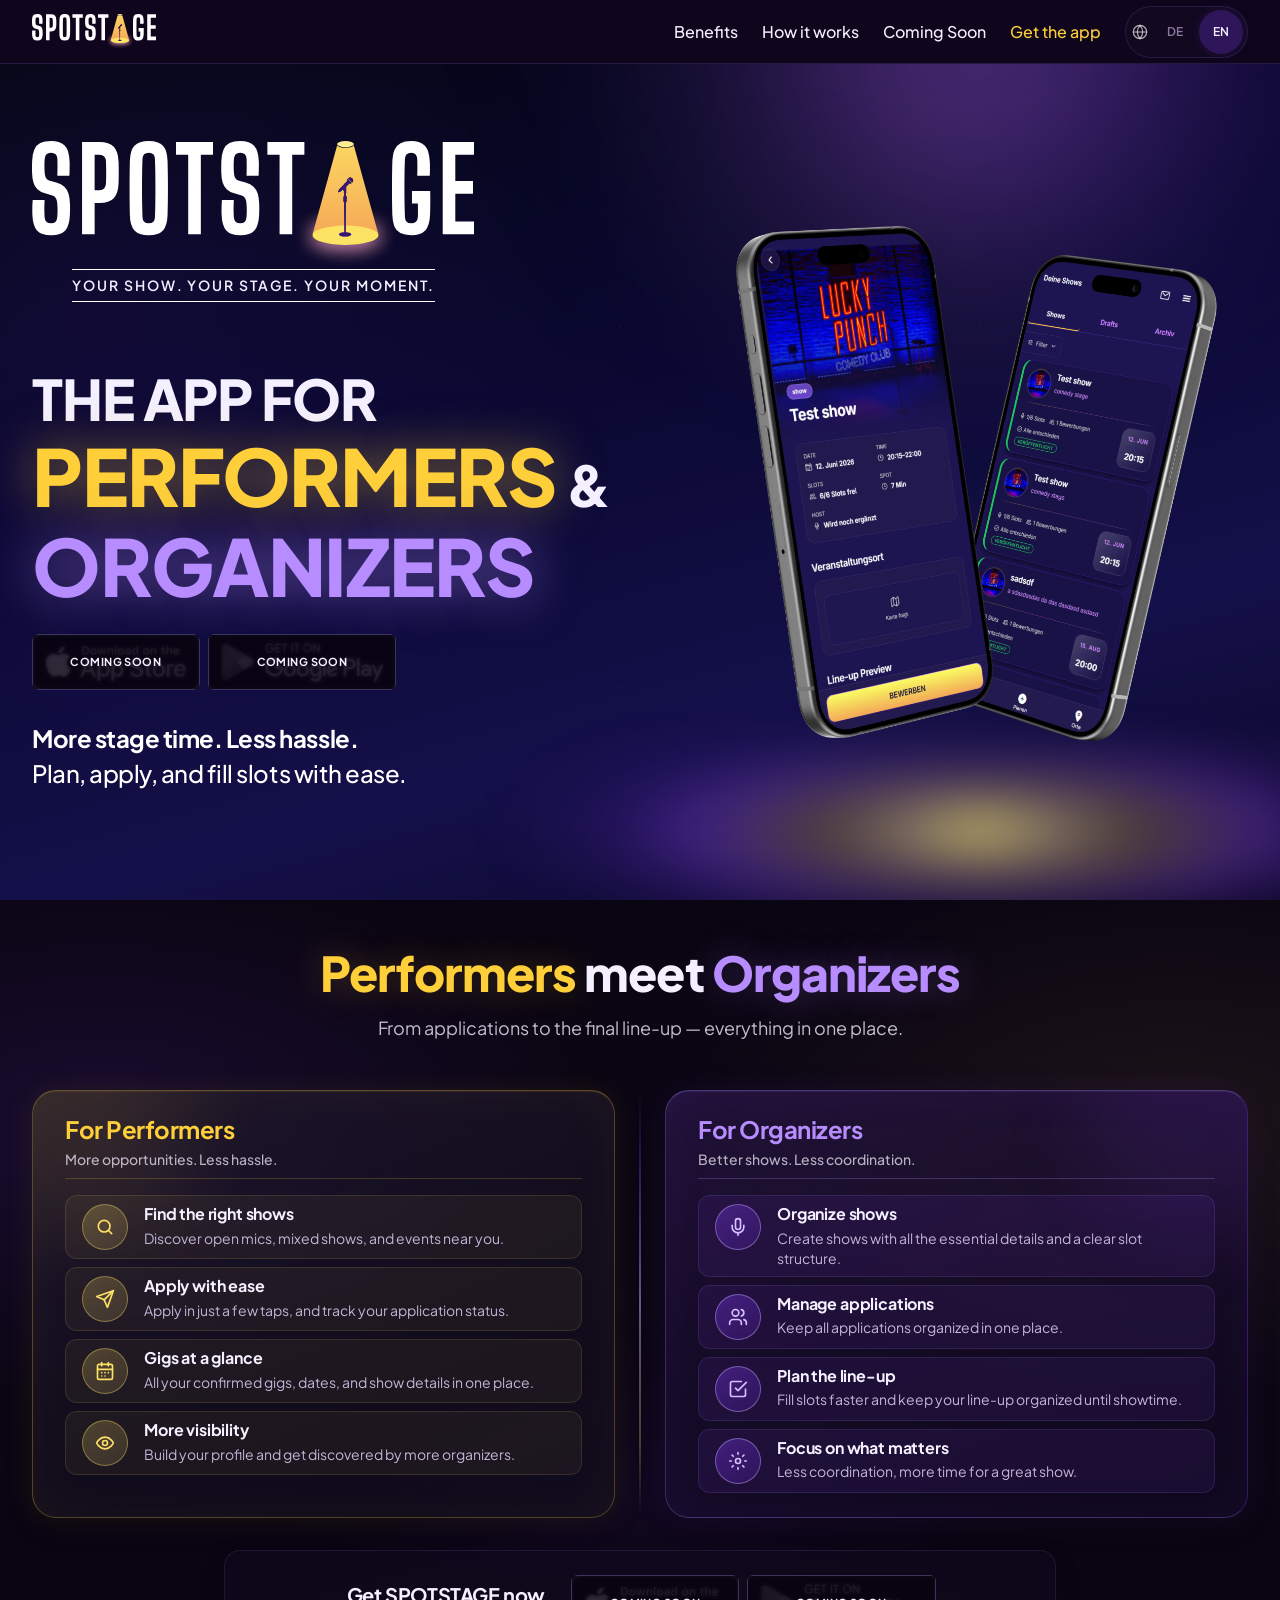
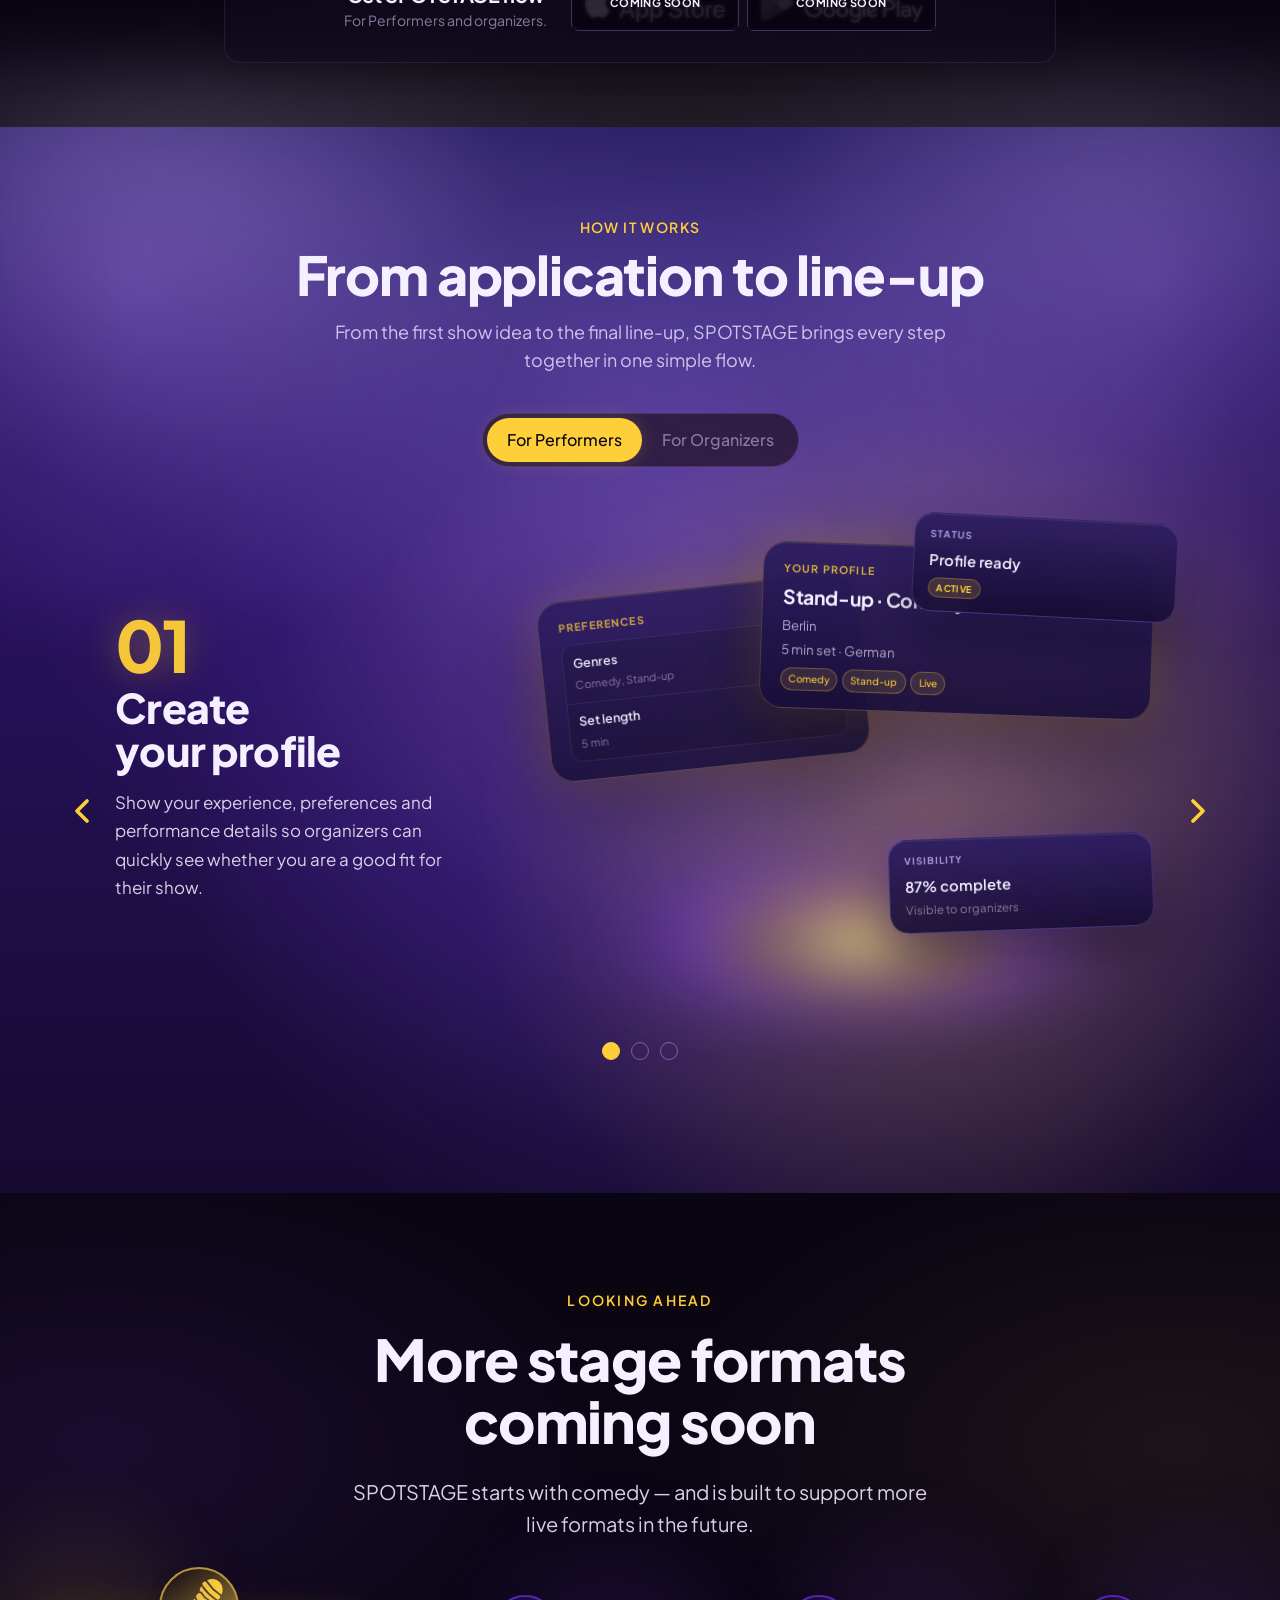
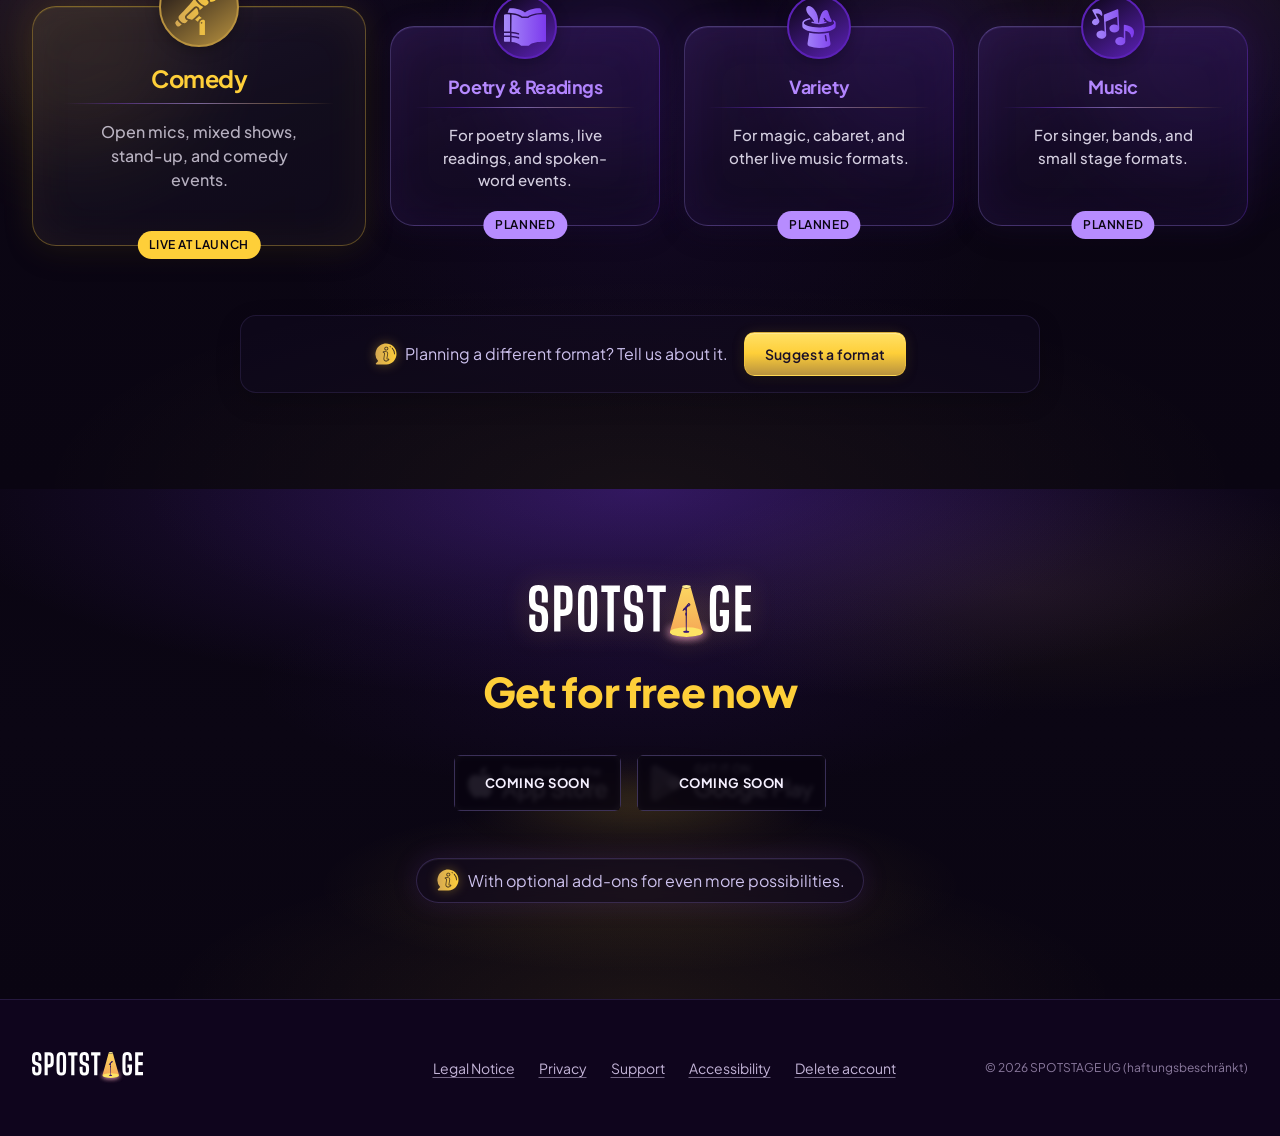
==== commit 80bb533e: "feat: add Android App Links for organization invites" ====
--- a/index.html
+++ b/index.html
@@ -100,9 +100,9 @@
             <h1 class="hero-section__headline" id="hero-heading" data-i18n-html="hero.headline">
               Die App für
               <br>
-              <span class="hero-section__accent hero-section__accent--gold">Künstler</span> &amp;
+              <span class="hero-section__accent hero-section__accent--gold">Talente</span> &amp;
               <br>
-              <span class="hero-section__accent hero-section__accent--purple">Veranstalter</span>
+              <span class="hero-section__accent hero-section__accent--purple">Veranstaltende</span>
             </h1>
 
             <div class="hero-section__stores" id="hero-stores">
@@ -154,7 +154,7 @@
                   loading="eager"
                 >
               </div>
-              <figcaption class="hero-section__phone-label sr-only" data-i18n="hero.phoneArtistCaption">Für Künstler</figcaption>
+              <figcaption class="hero-section__phone-label sr-only" data-i18n="hero.phoneArtistCaption">Für Künstler:innen</figcaption>
             </figure>
 
             <figure class="hero-section__phone hero-section__phone--organizer">
@@ -169,7 +169,7 @@
                   loading="eager"
                 >
               </div>
-              <figcaption class="hero-section__phone-label sr-only" data-i18n="hero.phoneOrganizerCaption">Für Veranstalter</figcaption>
+              <figcaption class="hero-section__phone-label sr-only" data-i18n="hero.phoneOrganizerCaption">Für Veranstalter:innen</figcaption>
             </figure>
           </div>
 
@@ -194,8 +194,8 @@
         <div class="container container--wide">
           <header class="comparison__intro">
             <h2 class="comparison__heading" id="benefits-heading" data-i18n-html="comparison.heading">
-              <span class="comparison__accent comparison__accent--artists">Künstler</span> treffen
-              <span class="comparison__accent comparison__accent--organizers">Veranstalter</span>
+              <span class="comparison__accent comparison__accent--artists">Talente</span> treffen
+              <span class="comparison__accent comparison__accent--organizers">Veranstaltende</span>
             </h2>
             <p class="comparison__subline" data-i18n="comparison.subline">
               SPOTSTAGE bringt Bewerbung, Planung und Line-up an einen Ort.
@@ -205,7 +205,7 @@
           <div class="comparison">
             <section class="comparison__panel comparison__panel--artist" id="artist-benefits" aria-labelledby="artist-benefits-heading">
               <header class="comparison__panel-header">
-                <h3 class="comparison__panel-title" id="artist-benefits-heading" data-i18n="comparison.artistTitle">Für Künstler</h3>
+                <h3 class="comparison__panel-title" id="artist-benefits-heading" data-i18n="comparison.artistTitle">Für Künstler:innen</h3>
                 <p class="comparison__panel-subline" data-i18n="comparison.artistSubline">Mehr passende Auftritte. Weniger Aufwand.</p>
               </header>
               <div class="comparison__list" data-audience="artist"></div>
@@ -215,7 +215,7 @@
 
             <section class="comparison__panel comparison__panel--organizer" id="organizer-benefits" aria-labelledby="organizer-benefits-heading">
               <header class="comparison__panel-header">
-                <h3 class="comparison__panel-title" id="organizer-benefits-heading" data-i18n="comparison.organizerTitle">Für Veranstalter</h3>
+                <h3 class="comparison__panel-title" id="organizer-benefits-heading" data-i18n="comparison.organizerTitle">Für Veranstalter:innen</h3>
                 <p class="comparison__panel-subline" data-i18n="comparison.organizerSubline">Bessere Shows. Weniger Organisationsstress.</p>
               </header>
               <div class="comparison__list" data-audience="organizer"></div>
@@ -229,7 +229,7 @@
           <div class="benefits-cta">
             <div class="benefits-cta__copy">
               <h2 class="benefits-cta__heading" id="benefits-download-heading" data-i18n="comparison.ctaHeading">Hol dir jetzt SPOTSTAGE</h2>
-              <p class="benefits-cta__text" data-i18n="comparison.ctaText">Für Künstler und Veranstalter.</p>
+              <p class="benefits-cta__text" data-i18n="comparison.ctaText">Für Künstler:innen und Veranstalter:innen.</p>
             </div>
             <div class="hero-section__stores benefits-cta__stores">
               <span
@@ -399,7 +399,7 @@
             <span class="download-cta__note-icon" aria-hidden="true">
               <img src="images/icons/info.svg" alt="" width="24" height="24">
             </span>
-            <span data-i18n="downloadCta.note">Kostenlos loslegen. Mehr geht später immer.</span>
+            <span data-i18n="downloadCta.note">Mit optionalen Zusatzoptionen für noch mehr Möglichkeiten.</span>
           </p>
         </div>
       </div>
--- a/css/styles.css
+++ b/css/styles.css
@@ -2126,7 +2126,7 @@
 
 .hero-section__accent--gold,
 .hero-section__accent--purple {
-  font-size: 1.5em;
+  font-size: 1.4em;
 }
 
 .hero-section__accent--gold {
@@ -4576,3 +4576,55 @@
     width: max-content;
   }
 }
+
+/* --------------------------------------------------------------------------
+   Organization invite fallback (/org/invite)
+   -------------------------------------------------------------------------- */
+
+.section--invite {
+  padding-block: clamp(3rem, 8vh, 6rem);
+}
+
+.invite-page__content {
+  text-align: center;
+}
+
+.invite-page__content h1 {
+  margin: 0;
+  color: var(--color-text-primary);
+  font-size: clamp(2rem, 4vw, 3rem);
+  font-weight: 800;
+  line-height: 1.1;
+  letter-spacing: -0.03em;
+  text-wrap: balance;
+}
+
+.invite-page__lead {
+  max-width: 36rem;
+  margin: var(--space-md) auto 0;
+  color: rgba(var(--color-text-primary-rgb), 0.82);
+  font-size: clamp(1rem, 1.15vw, 1.125rem);
+  line-height: 1.65;
+}
+
+.invite-page__hint {
+  max-width: 32rem;
+  margin: var(--space-sm) auto 0;
+  color: var(--color-text-muted);
+  font-size: var(--font-size-sm);
+}
+
+.invite-page__actions {
+  margin-top: var(--space-xl);
+  display: flex;
+  justify-content: center;
+}
+
+.invite-page__cta.is-disabled {
+  opacity: 0.5;
+  pointer-events: none;
+}
+
+.invite-page__fallback {
+  margin-top: var(--space-lg);
+}
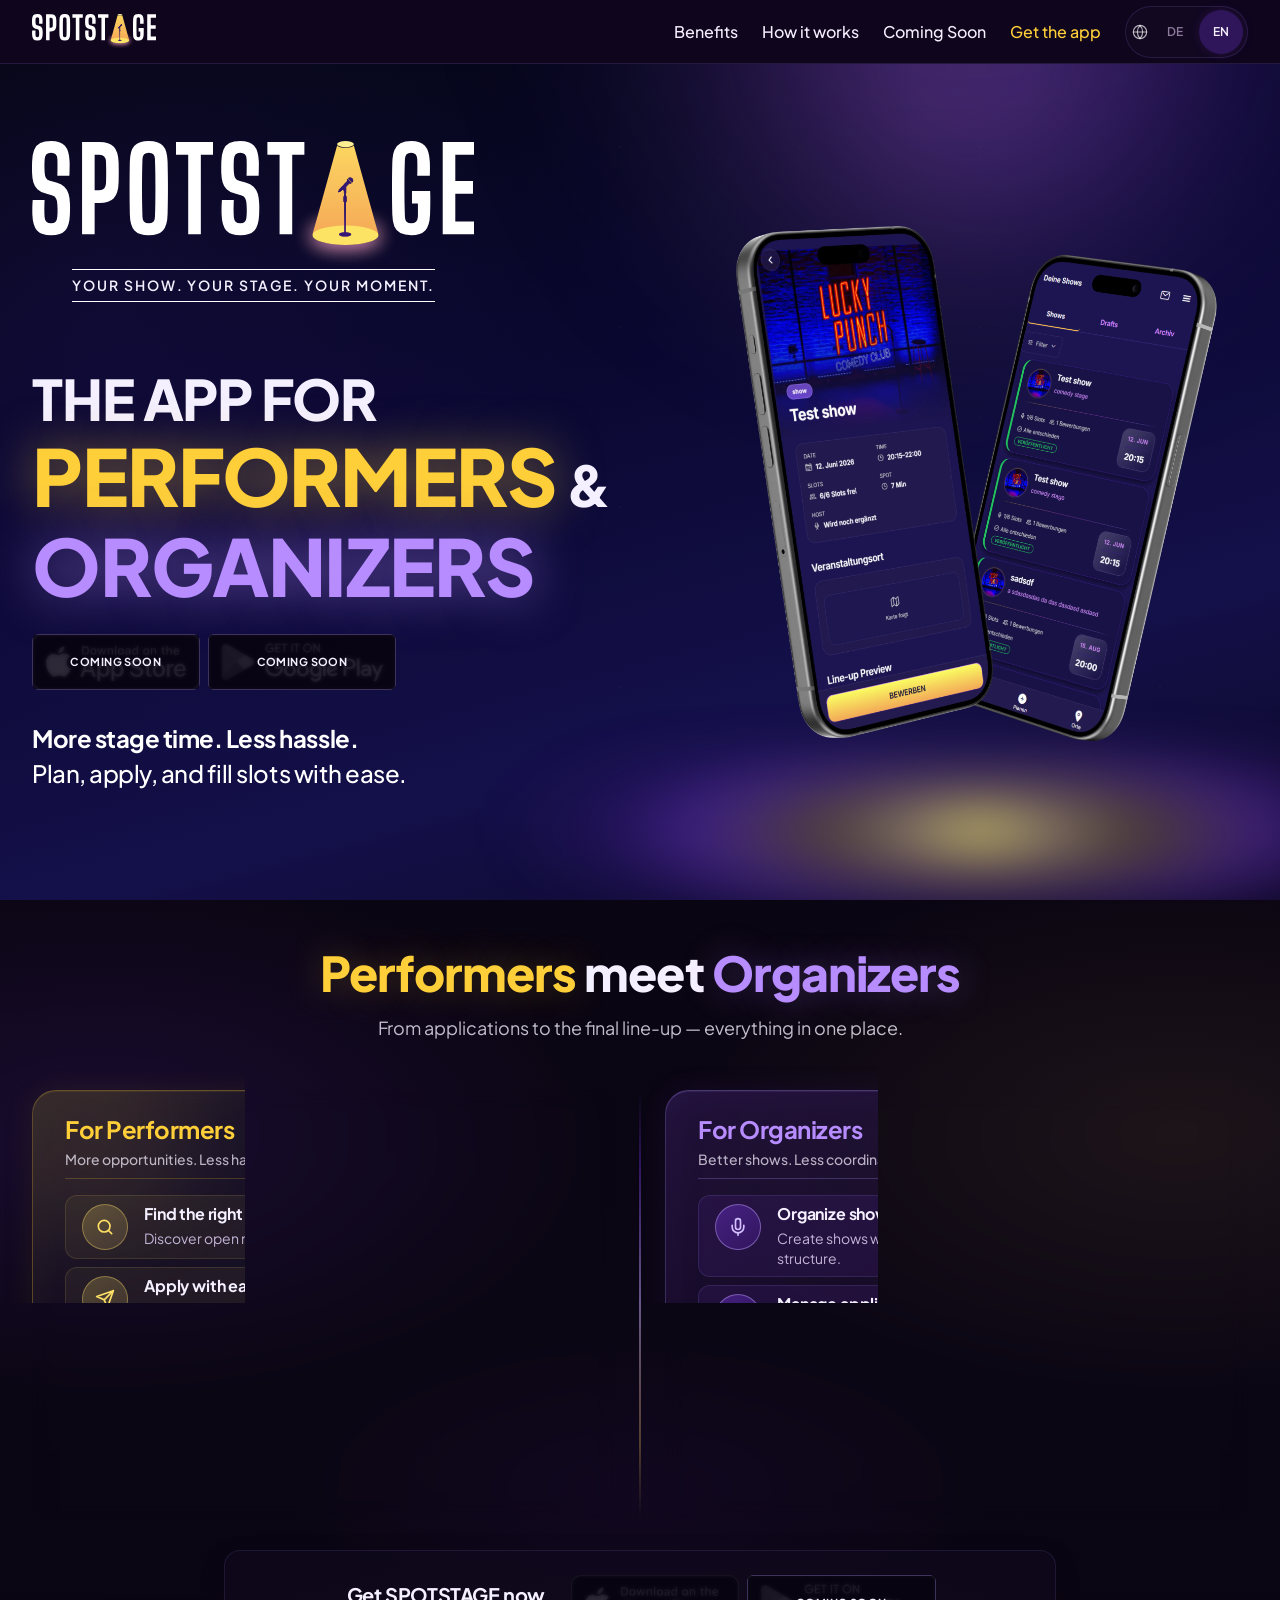
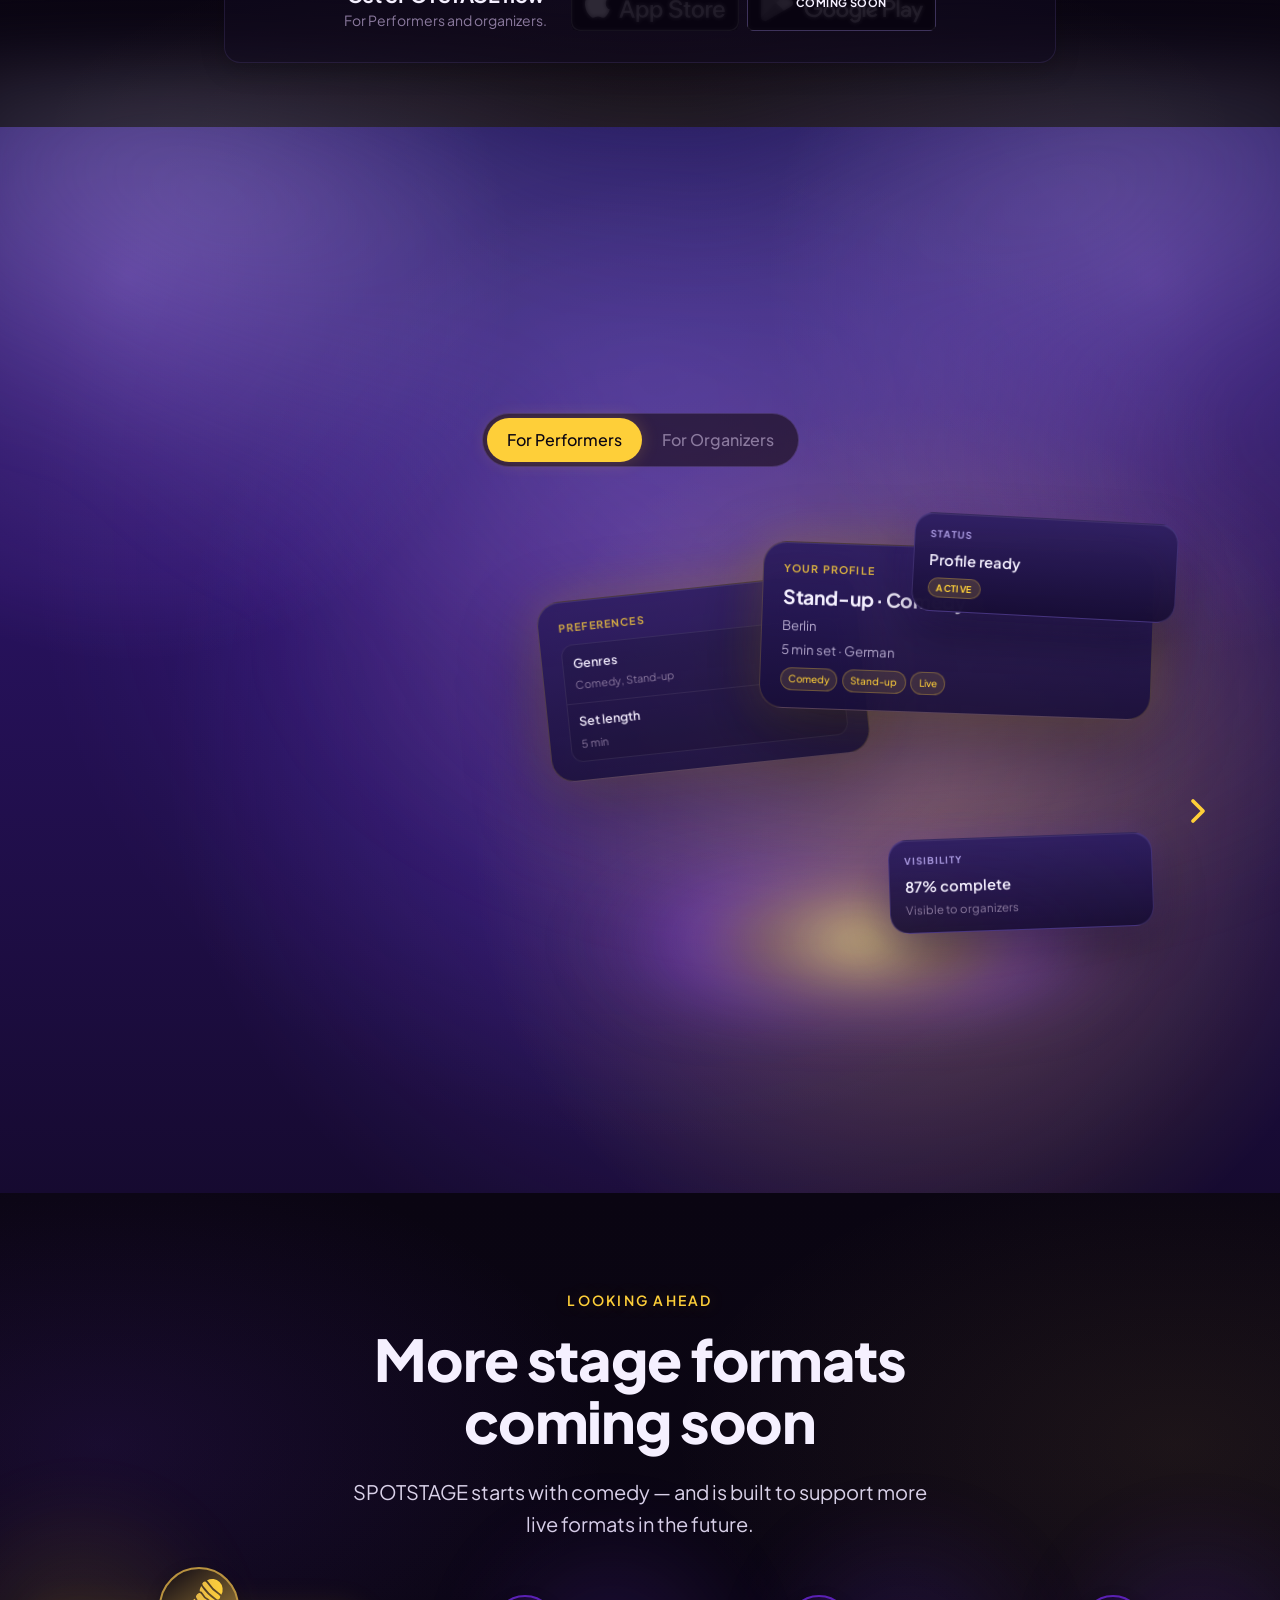
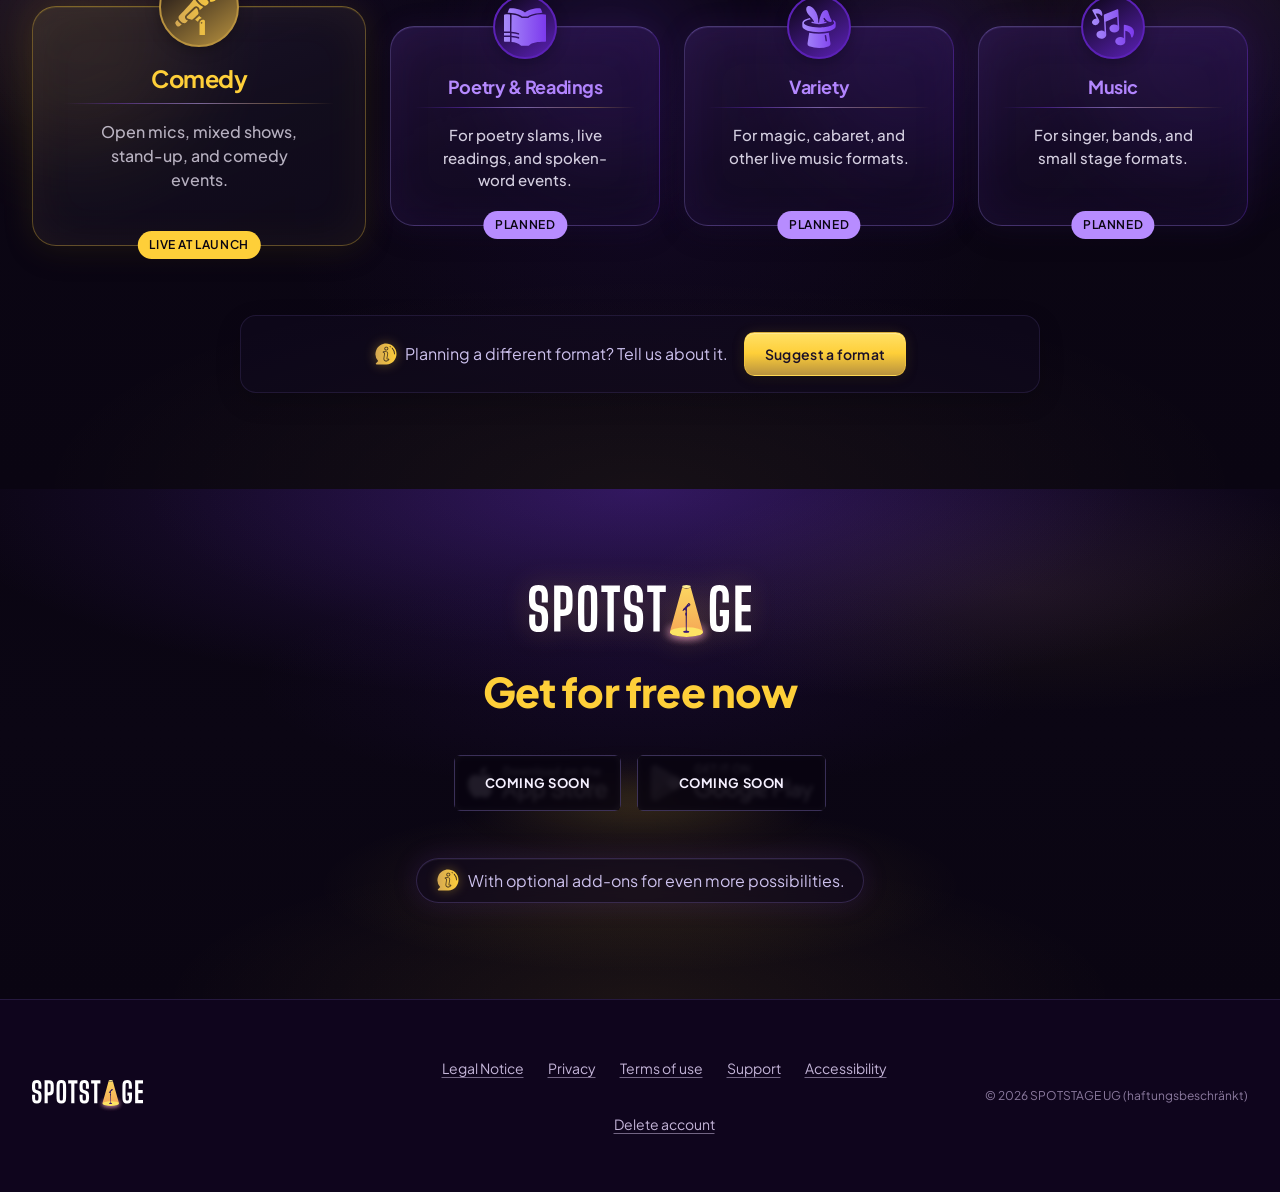
==== commit 519738e2: "feat(legal): link terms from site navigation" ====
--- a/index.html
+++ b/index.html
@@ -11,6 +11,20 @@
   <meta name="theme-color" content="#0d0719">
   <meta name="description" content="SPOTSTAGE – Die App für Künstler und Veranstalter. Shows finden. Shows organisieren." data-i18n-attr="meta.description:content">
   <title data-i18n="meta.title">SPOTSTAGE – Deine Show. Deine Bühne. Dein Moment.</title>
+  <link rel="canonical" href="https://spotstage.app/">
+  <meta property="og:type" content="website">
+  <meta property="og:url" content="https://spotstage.app/">
+  <meta property="og:title" content="SPOTSTAGE – Deine Show. Deine Bühne. Dein Moment.">
+  <meta property="og:description" content="SPOTSTAGE – Die App für Künstler und Veranstalter. Shows finden. Shows organisieren.">
+  <script type="application/ld+json">
+    {
+      "@context": "https://schema.org",
+      "@type": "Organization",
+      "name": "SPOTSTAGE",
+      "url": "https://spotstage.app/",
+      "logo": "https://spotstage.app/images/logo/spotstage_logo.svg"
+    }
+  </script>
   <link rel="stylesheet" href="css/styles.css">
 </head>
 <body>
@@ -45,6 +59,8 @@
                 <ul class="mobile-nav__legal-links">
                   <li><a href="impressum.html" class="mobile-nav__legal-link" data-i18n="footer.legalNotice">Impressum</a></li>
                   <li><a href="datenschutz.html" class="mobile-nav__legal-link" data-i18n="footer.privacy">Datenschutz</a></li>
+                  <li><a href="nutzungsbedingungen.html" class="mobile-nav__legal-link" data-i18n="footer.terms">Nutzungsbedingungen</a></li>
+          <li><a href="nutzungsbedingungen.html" class="site-footer__link" data-i18n="footer.terms">Nutzungsbedingungen</a></li>
                   <li><a href="support.html" class="mobile-nav__legal-link" data-i18n="footer.support">Support</a></li>
                   <li><a href="barrierefreiheit.html" class="mobile-nav__legal-link" data-i18n="footer.accessibility">Barrierefreiheit</a></li>
                   <li><a href="account-loeschen.html" class="mobile-nav__legal-link" data-i18n="footer.accountDeletion">Account löschen</a></li>
@@ -420,6 +436,7 @@
         <ul class="site-footer__list">
           <li><a href="impressum.html" class="site-footer__link" data-i18n="footer.legalNotice">Impressum</a></li>
           <li><a href="datenschutz.html" class="site-footer__link" data-i18n="footer.privacy">Datenschutz</a></li>
+          <li><a href="nutzungsbedingungen.html" class="site-footer__link" data-i18n="footer.terms">Nutzungsbedingungen</a></li>
           <li><a href="support.html" class="site-footer__link" data-i18n="footer.support">Support</a></li>
           <li><a href="barrierefreiheit.html" class="site-footer__link" data-i18n="footer.accessibility">Barrierefreiheit</a></li>
           <li><a href="account-loeschen.html" class="site-footer__link" data-i18n="footer.accountDeletion">Account löschen</a></li>
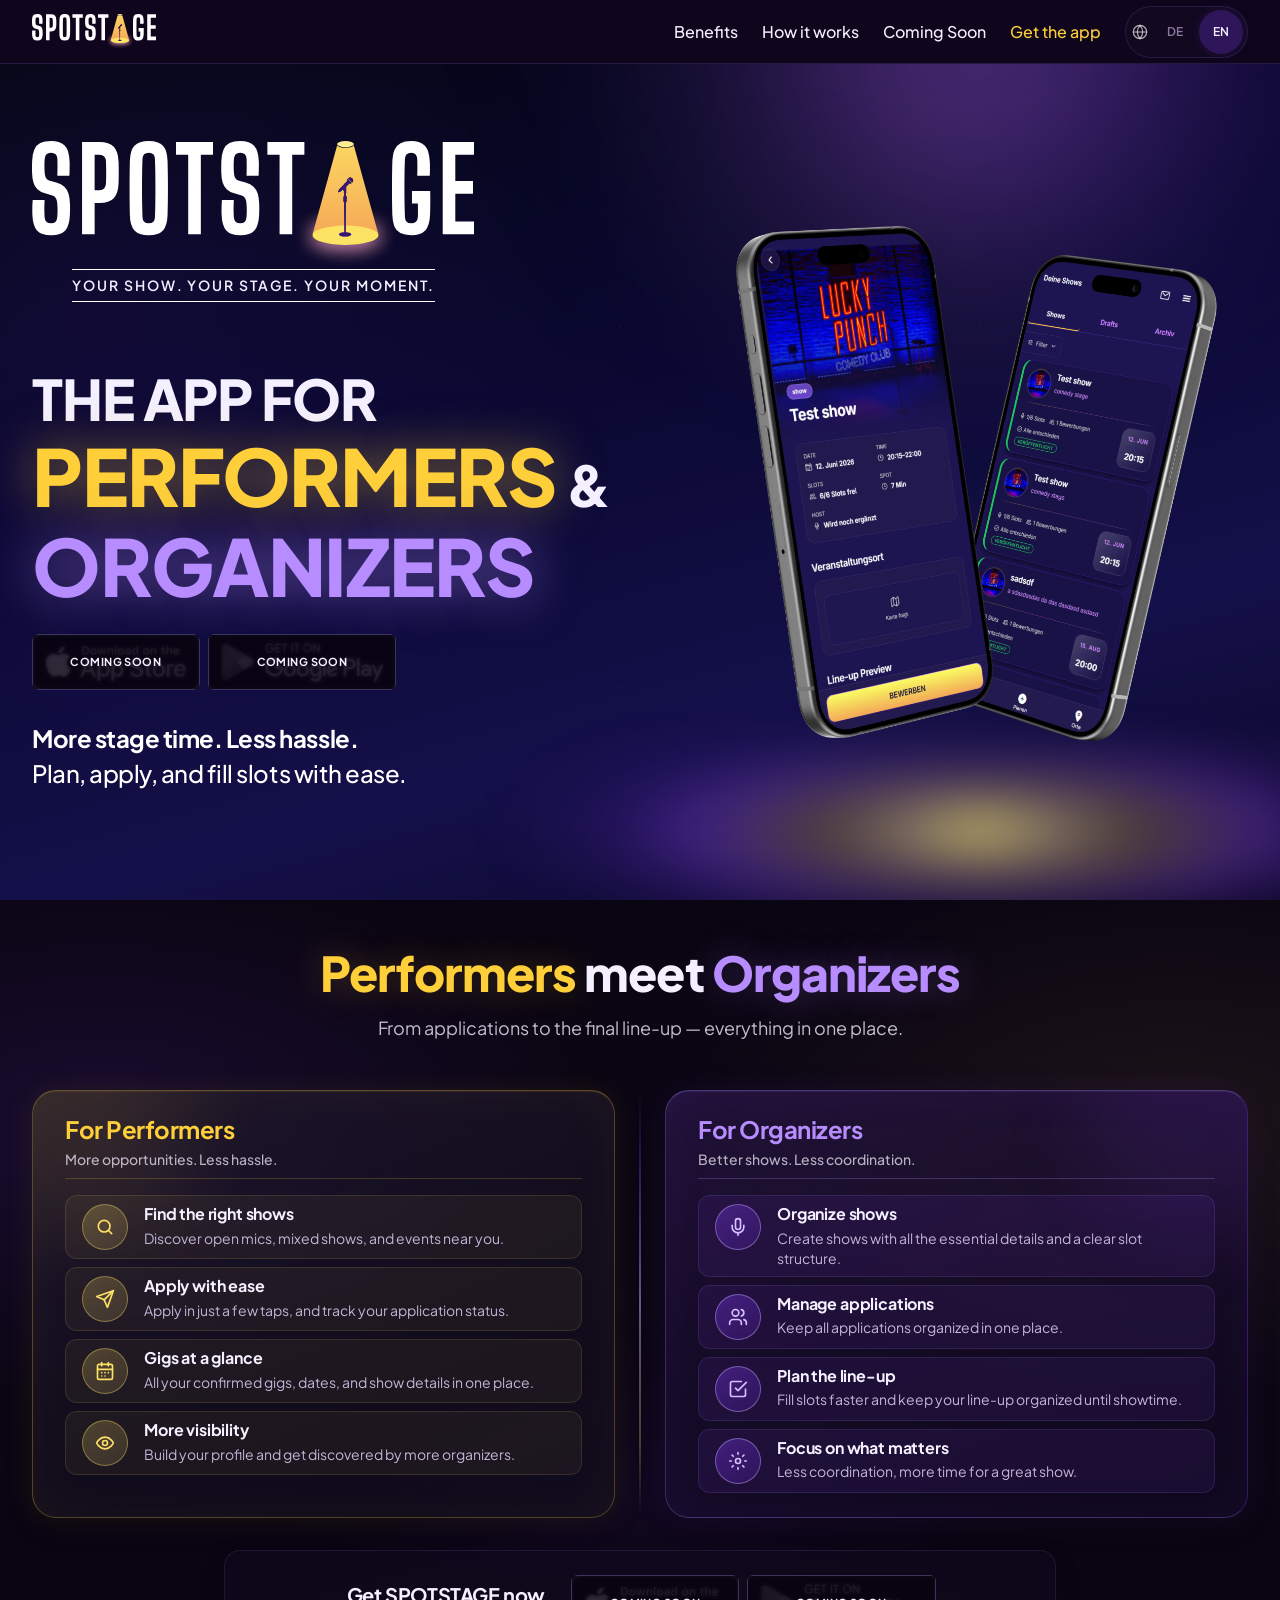
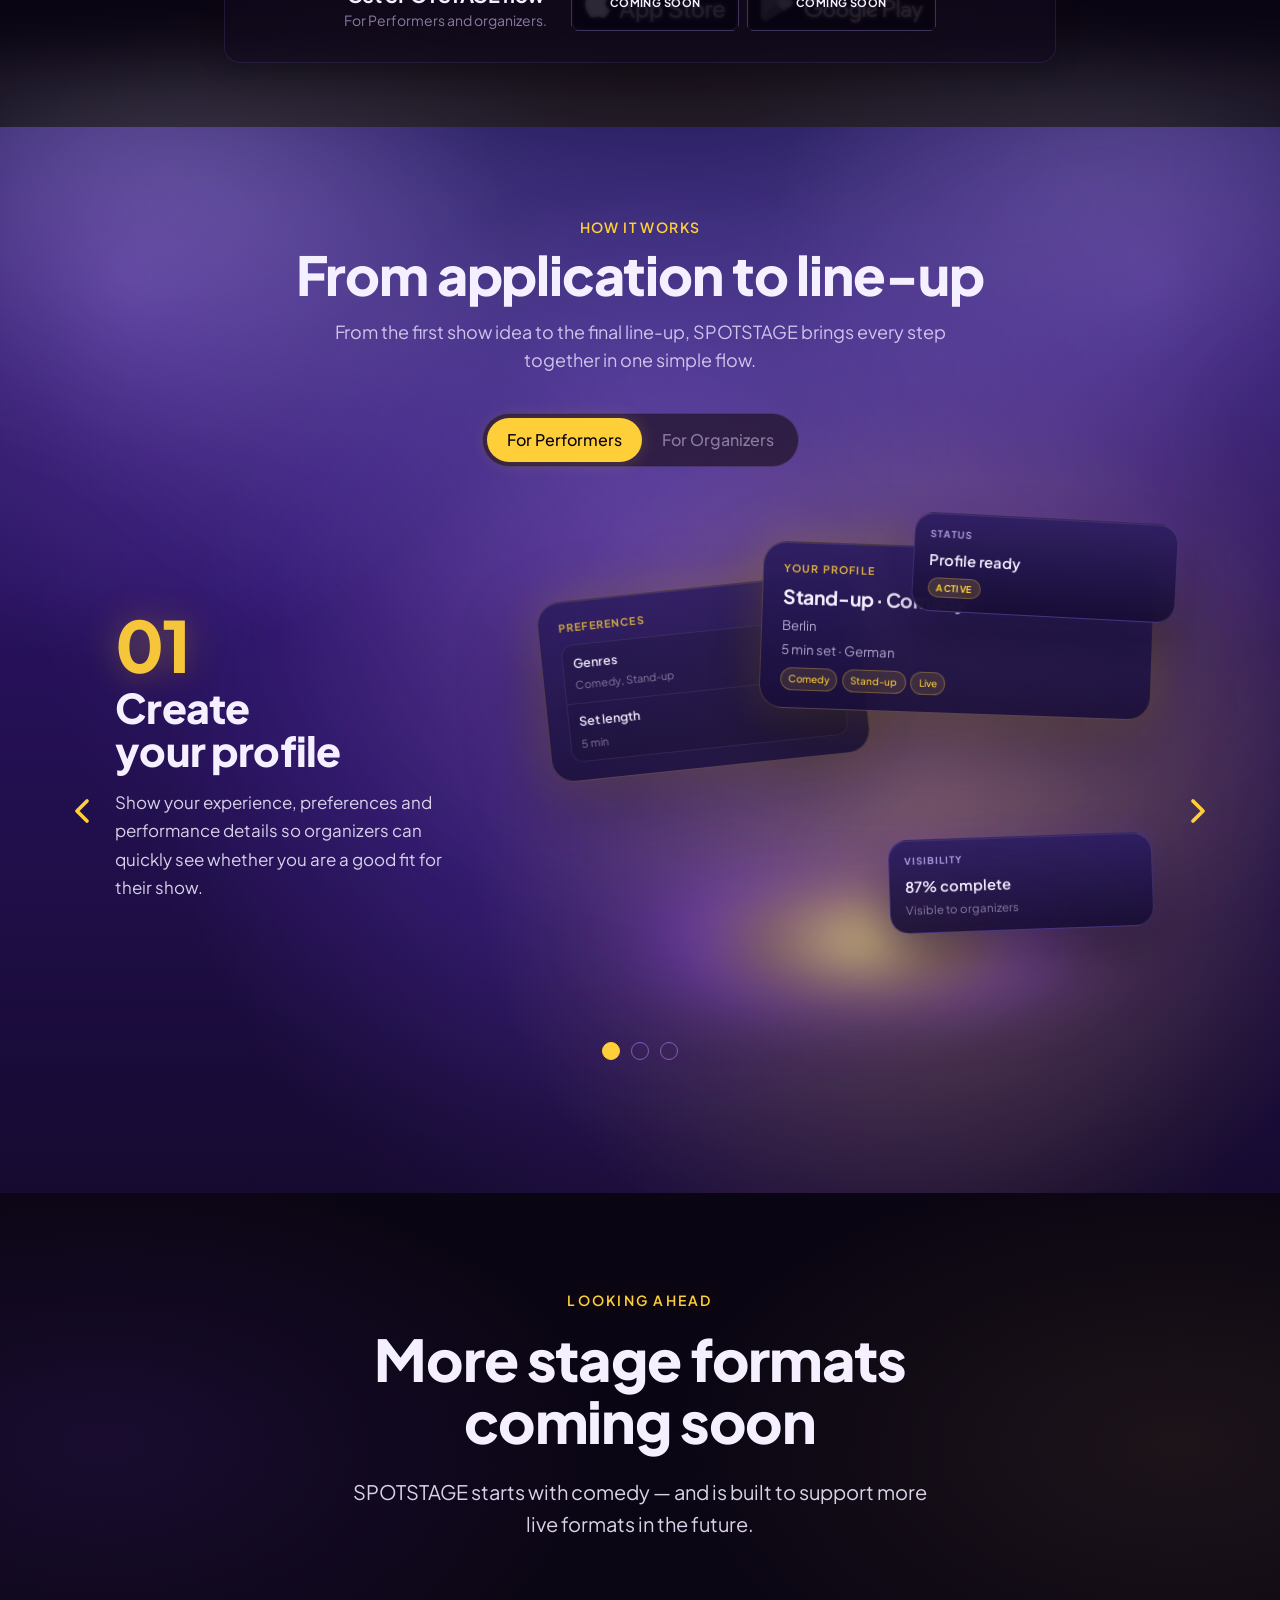
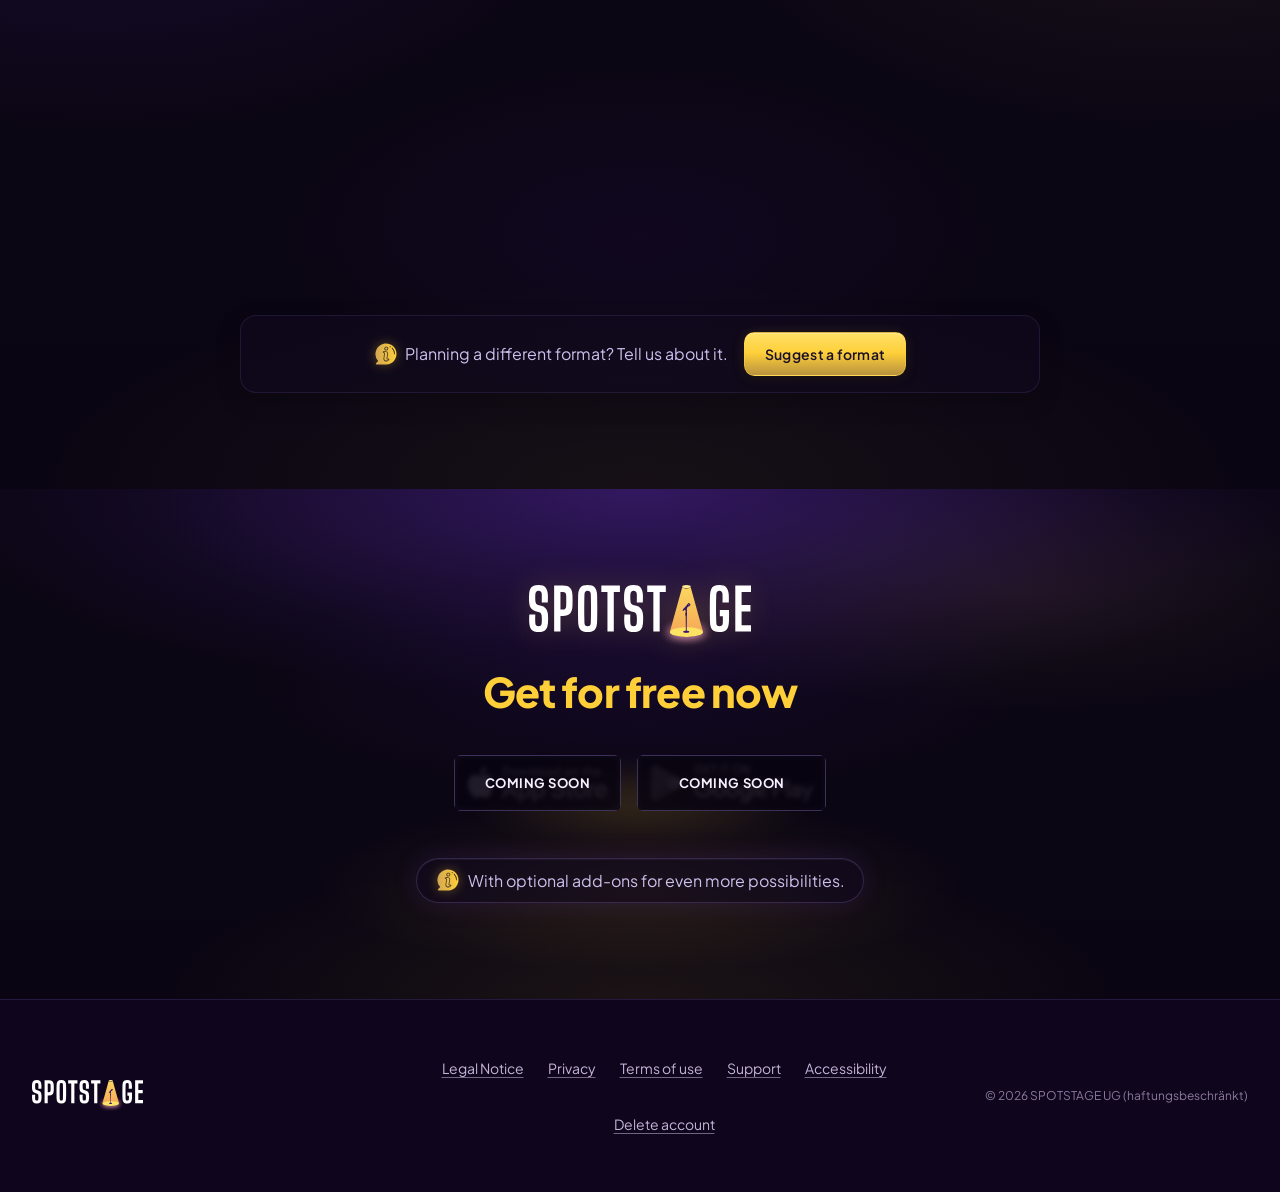
==== commit ebadec8a: "fix(legal): remove duplicate mobile terms link" ====
--- a/index.html
+++ b/index.html
@@ -60,7 +60,6 @@
                   <li><a href="impressum.html" class="mobile-nav__legal-link" data-i18n="footer.legalNotice">Impressum</a></li>
                   <li><a href="datenschutz.html" class="mobile-nav__legal-link" data-i18n="footer.privacy">Datenschutz</a></li>
                   <li><a href="nutzungsbedingungen.html" class="mobile-nav__legal-link" data-i18n="footer.terms">Nutzungsbedingungen</a></li>
-          <li><a href="nutzungsbedingungen.html" class="site-footer__link" data-i18n="footer.terms">Nutzungsbedingungen</a></li>
                   <li><a href="support.html" class="mobile-nav__legal-link" data-i18n="footer.support">Support</a></li>
                   <li><a href="barrierefreiheit.html" class="mobile-nav__legal-link" data-i18n="footer.accessibility">Barrierefreiheit</a></li>
                   <li><a href="account-loeschen.html" class="mobile-nav__legal-link" data-i18n="footer.accountDeletion">Account löschen</a></li>
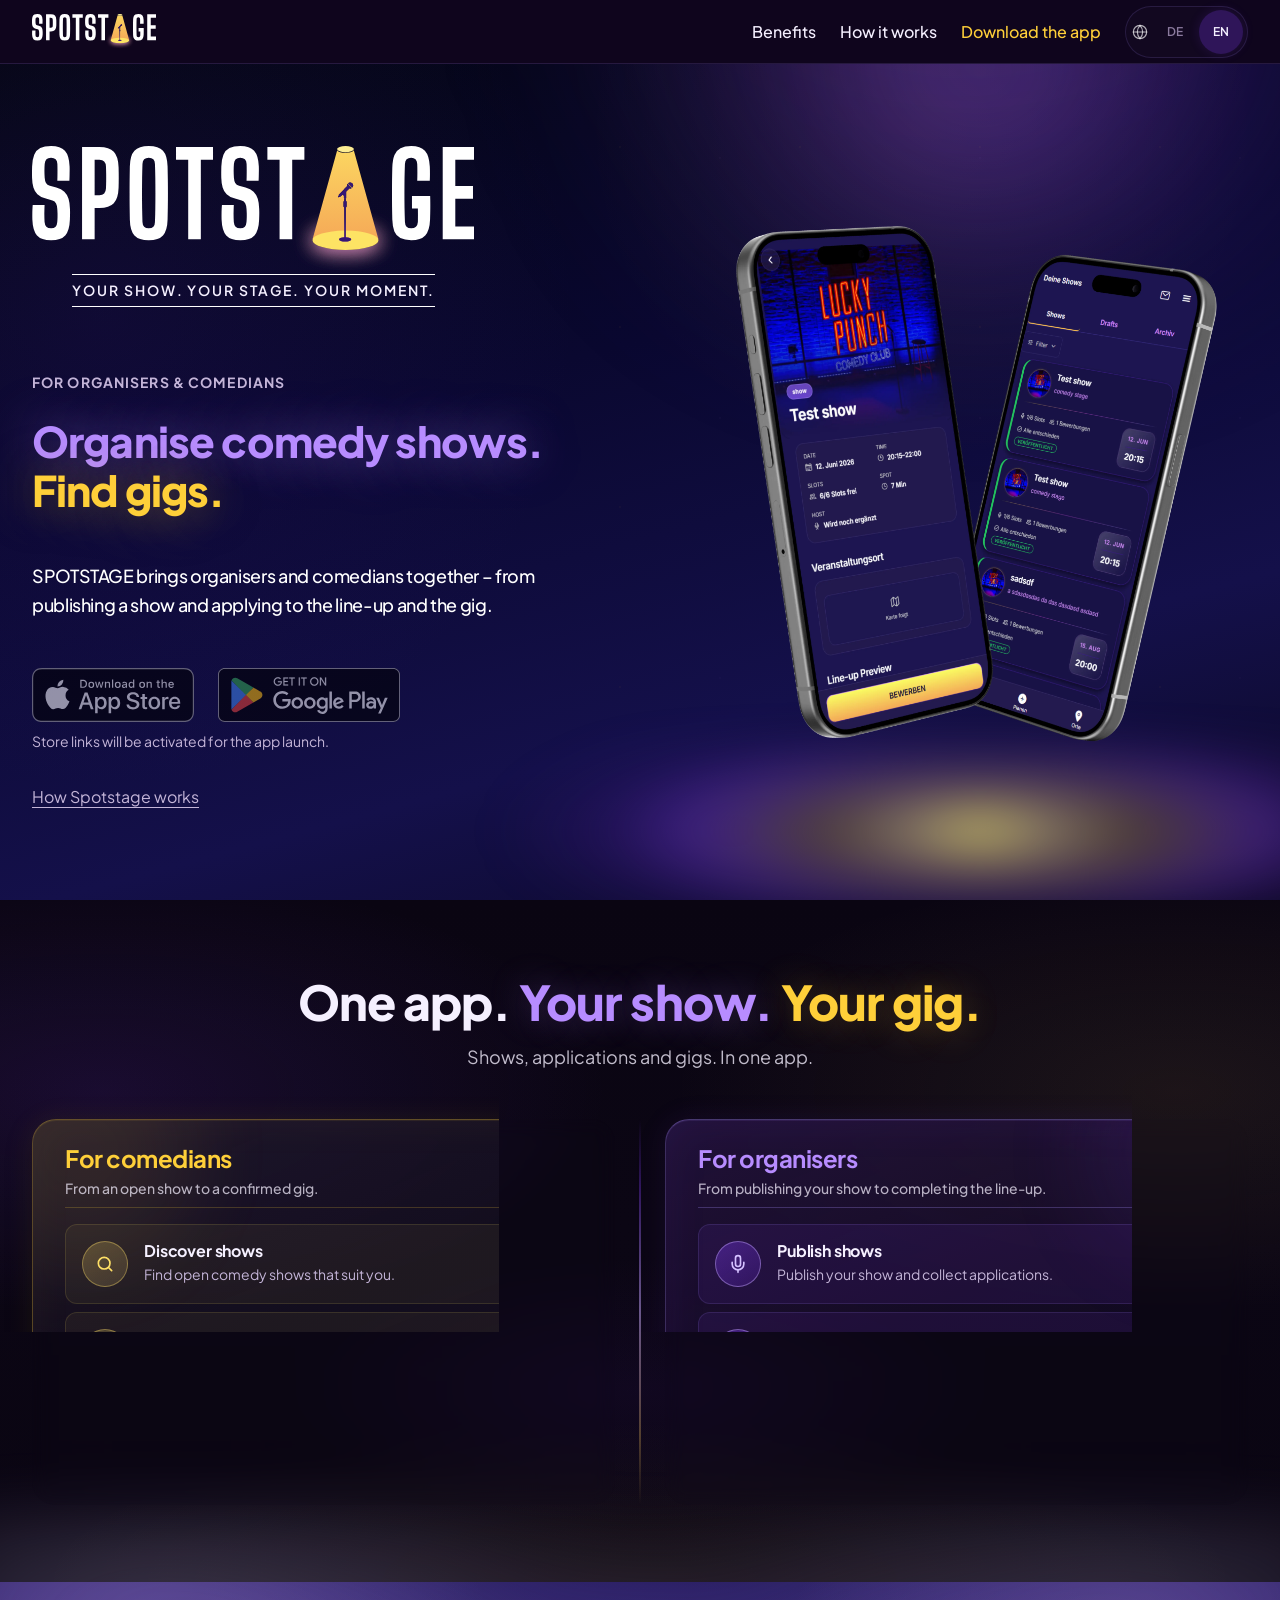
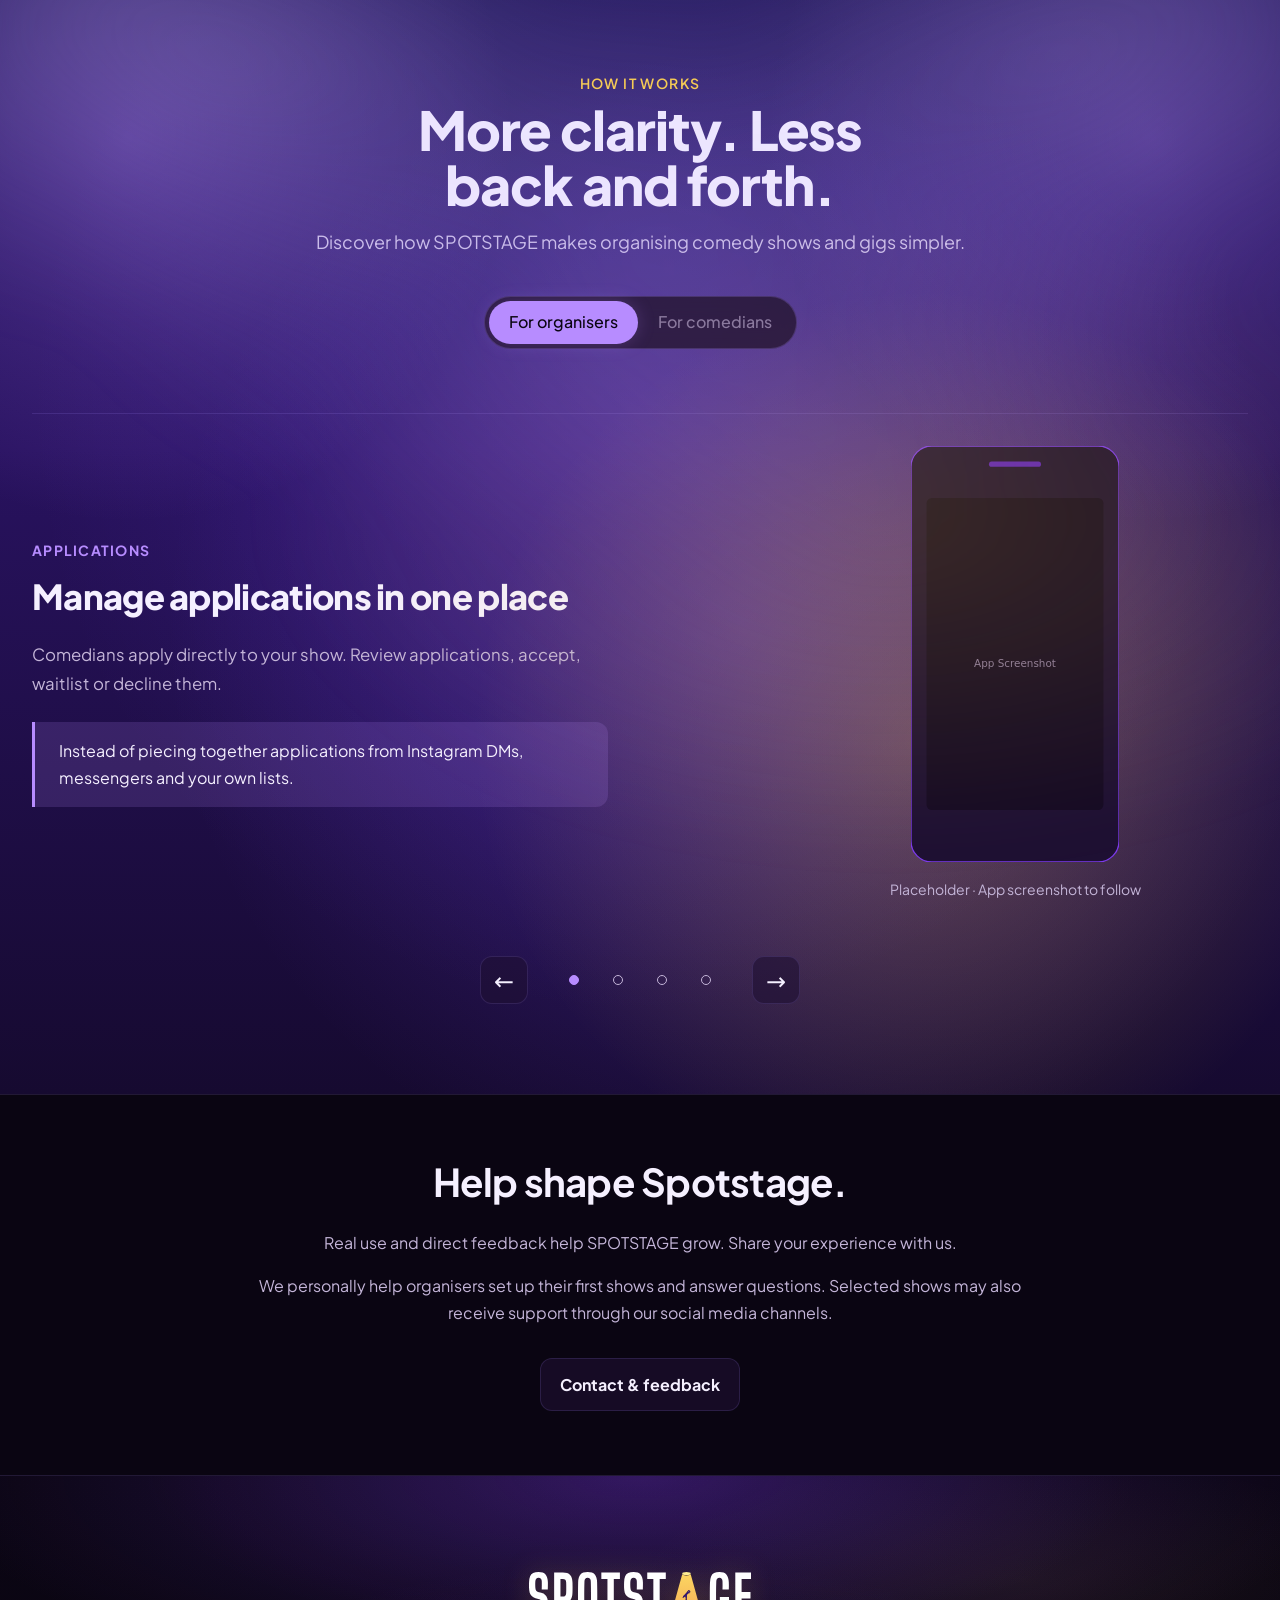
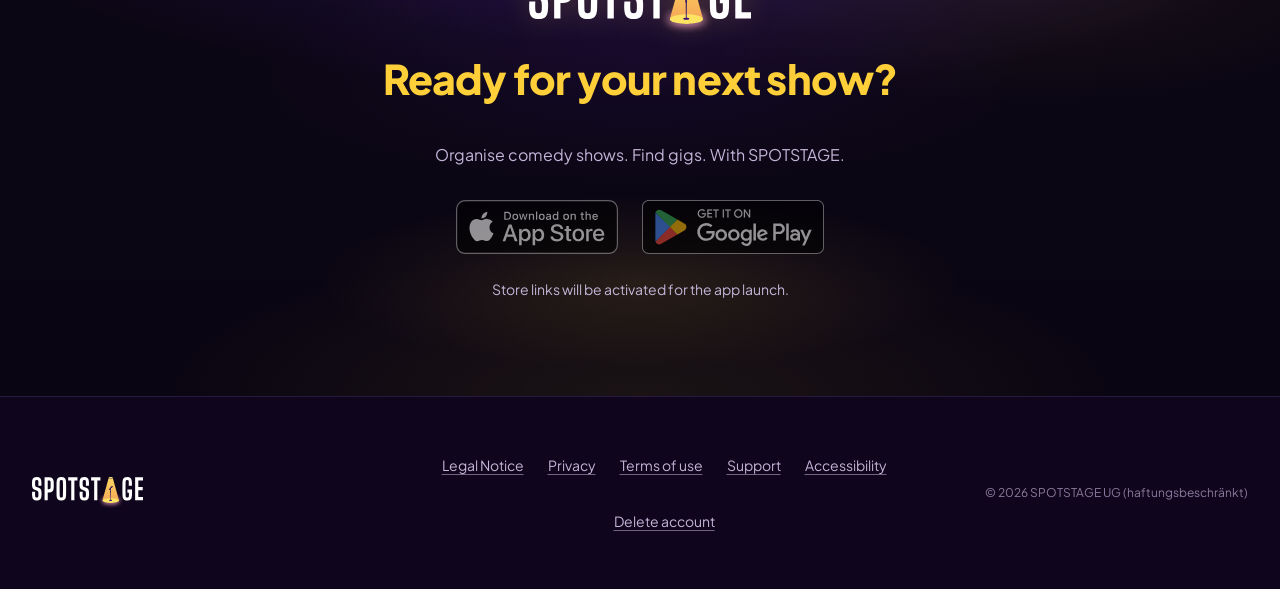
==== commit ff64a56b: "Add homepage app screenshots and update the feature walkthrough. Show the captured organizer and com" ====
--- a/index.html
+++ b/index.html
@@ -9,13 +9,13 @@
   <link rel="apple-touch-icon" href="images/favicon/apple-touch-icon.png">
   <link rel="manifest" href="images/favicon/site.webmanifest">
   <meta name="theme-color" content="#0d0719">
-  <meta name="description" content="SPOTSTAGE – Die App für Künstler und Veranstalter. Shows finden. Shows organisieren." data-i18n-attr="meta.description:content">
-  <title data-i18n="meta.title">SPOTSTAGE – Deine Show. Deine Bühne. Dein Moment.</title>
+  <meta name="description" content="SPOTSTAGE – die App für Veranstalter und Comedians. Comedy-Shows veröffentlichen, Bewerbungen verwalten und Auftritte im Blick behalten." data-i18n-attr="meta.description:content">
+  <title data-i18n="meta.title">SPOTSTAGE – Comedy-Shows organisieren. Auftritte finden.</title>
   <link rel="canonical" href="https://spotstage.app/">
   <meta property="og:type" content="website">
   <meta property="og:url" content="https://spotstage.app/">
-  <meta property="og:title" content="SPOTSTAGE – Deine Show. Deine Bühne. Dein Moment.">
-  <meta property="og:description" content="SPOTSTAGE – Die App für Künstler und Veranstalter. Shows finden. Shows organisieren.">
+  <meta property="og:title" data-i18n-attr="meta.title:content" content="SPOTSTAGE – Comedy-Shows organisieren. Auftritte finden.">
+  <meta property="og:description" data-i18n-attr="meta.description:content" content="SPOTSTAGE – die App für Veranstalter und Comedians. Comedy-Shows veröffentlichen, Bewerbungen verwalten und Auftritte im Blick behalten.">
   <script type="application/ld+json">
     {
       "@context": "https://schema.org",
@@ -27,7 +27,7 @@
   </script>
   <link rel="stylesheet" href="css/styles.css">
 </head>
-<body>
+<body class="homepage-launch">
 
   <a href="#main-content" class="skip-link" data-i18n="a11y.skipToMain">Zum Hauptinhalt springen</a>
 
@@ -46,11 +46,10 @@
               <ul class="site-nav__list site-nav__links mobile-nav__links">
                 <li><a href="#benefits" class="site-nav__link" data-i18n="nav.benefits">Vorteile</a></li>
                 <li><a href="#how-it-works" class="site-nav__link" data-i18n="nav.howItWorks">So funktioniert's</a></li>
-                <li><a href="#future-categories" class="site-nav__link" data-i18n="nav.outlook">Ausblick</a></li>
               </ul>
               <div class="mobile-nav__cta-divider" role="presentation"></div>
               <ul class="site-nav__list mobile-nav__cta">
-                <li><a href="#download" class="site-nav__link site-nav__link--cta" data-i18n="nav.download">App laden</a></li>
+                <li><a href="#download" class="site-nav__link site-nav__link--cta" data-i18n="nav.download">App herunterladen</a></li>
               </ul>
             </div>
             <div class="mobile-nav__footer">
@@ -112,43 +111,20 @@
               <p class="hero-section__slogan" data-i18n="hero.slogan">Deine Show. Deine Bühne. Dein Moment.</p>
             </div>
 
-            <h1 class="hero-section__headline" id="hero-heading" data-i18n-html="hero.headline">
-              Die App für
-              <br>
-              <span class="hero-section__accent hero-section__accent--gold">Talente</span> &amp;
-              <br>
-              <span class="hero-section__accent hero-section__accent--purple">Veranstaltende</span>
-            </h1>
-
-            <div class="hero-section__stores" id="hero-stores">
-              <span
-                class="hero-section__store-badge hero-section__store-badge--unavailable"
-                data-store="apple"
-                role="img"
-                aria-label="SPOTSTAGE im Apple App Store – demnächst verfügbar"
-              >
-                <span class="hero-section__store-badge__media" aria-hidden="true">
-                  <img src="images/badges/Download_on_the_App_Store_Badge_DE_RGB_blk_092917.svg" alt="" width="162" height="54">
-                  <span class="hero-section__store-badge__label" data-i18n="badges.comingSoon">Demnächst verfügbar</span>
-                </span>
-              </span>
-              <span
-                class="hero-section__store-badge hero-section__store-badge--unavailable"
-                data-store="google"
-                role="img"
-                aria-label="SPOTSTAGE bei Google Play – demnächst verfügbar"
-              >
-                <span class="hero-section__store-badge__media" aria-hidden="true">
-                  <img src="images/badges/GetItOnGooglePlay_Badge_Web_color_German.svg" alt="" width="182" height="54">
-                  <span class="hero-section__store-badge__label" data-i18n="badges.comingSoon">Demnächst verfügbar</span>
-                </span>
-              </span>
-            </div>
-
-            <p class="hero-section__subheadline" data-i18n-html="hero.subheadline">
-              <span>Mehr Bühne. Weniger Aufwand.</span><br>
-              Einfacher planen, bewerben und besetzen.
-            </p>
+            <p class="product-eyebrow" data-i18n="hero.eyebrow">Für Veranstalter & Comedians</p>
+            <h1 class="hero-section__headline" id="hero-heading" data-i18n-html="hero.headline"><span class="hero-section__accent hero-section__accent--purple">Comedy-Shows organisieren.</span><br><span class="hero-section__accent hero-section__accent--gold">Auftritte finden.</span></h1>
+
+            <p class="hero-section__subheadline" data-i18n-html="hero.subheadline">SPOTSTAGE bringt Veranstalter und Comedians zusammen – von der Ausschreibung und Bewerbung bis zum Line-up und Auftritt.</p>
+          <div class="store-links store-links--hero">
+            <a class="store-link" data-store="apple" role="link" aria-disabled="true" tabindex="-1" aria-describedby="hero-store-status" data-store-description="hero-store-status" aria-label="Apple App Store – Link zum App-Launch verfügbar">
+              <img src="images/badges/Download_on_the_App_Store_Badge_DE_RGB_blk_092917.svg" alt="Laden im App Store" width="162" height="54">
+            </a>
+            <a class="store-link" data-store="google" role="link" aria-disabled="true" tabindex="-1" aria-describedby="hero-store-status" data-store-description="hero-store-status" aria-label="Google Play – Link zum App-Launch verfügbar">
+              <img src="images/badges/GetItOnGooglePlay_Badge_Web_color_German.svg" alt="Jetzt bei Google Play" width="182" height="54">
+            </a>
+          </div>
+            <p class="store-status" id="hero-store-status" data-store-status data-i18n="launchCta.availability">Die Store-Links werden zum App-Launch freigeschaltet.</p>
+            <a class="hero-feature-link" href="#how-it-works" data-i18n="hero.secondaryCta">So funktioniert Spotstage</a>
           </div>
 
           <div class="hero-section__phones">
@@ -162,14 +138,14 @@
                 <img
                   src="images/placeholders/phoneMockUpLeft.webp"
                   data-i18n-attr="hero.phoneArtistAlt:alt"
-                  alt="SPOTSTAGE App – Künstler-Ansicht mit Auftrittsübersicht"
+                  alt="Illustratives SPOTSTAGE-Mockup für Comedians"
                   class="hero-section__phone-screen"
                   width="560"
                   height="1120"
                   loading="eager"
                 >
               </div>
-              <figcaption class="hero-section__phone-label sr-only" data-i18n="hero.phoneArtistCaption">Für Künstler:innen</figcaption>
+              <figcaption class="hero-section__phone-label sr-only" data-i18n="hero.phoneArtistCaption">Für Comedians</figcaption>
             </figure>
 
             <figure class="hero-section__phone hero-section__phone--organizer">
@@ -177,14 +153,14 @@
                 <img
                   src="images/placeholders/phoneMockUpRight.webp"
                   data-i18n-attr="hero.phoneOrganizerAlt:alt"
-                  alt="SPOTSTAGE App – Veranstalter-Ansicht mit Show-Besetzung"
+                  alt="Illustratives SPOTSTAGE-Mockup für Veranstalter"
                   class="hero-section__phone-screen"
                   width="560"
                   height="1120"
                   loading="eager"
                 >
               </div>
-              <figcaption class="hero-section__phone-label sr-only" data-i18n="hero.phoneOrganizerCaption">Für Veranstalter:innen</figcaption>
+              <figcaption class="hero-section__phone-label sr-only" data-i18n="hero.phoneOrganizerCaption">Für Veranstalter</figcaption>
             </figure>
           </div>
 
@@ -208,20 +184,15 @@
       <section class="section section--comparison" aria-labelledby="benefits-heading">
         <div class="container container--wide">
           <header class="comparison__intro">
-            <h2 class="comparison__heading" id="benefits-heading" data-i18n-html="comparison.heading">
-              <span class="comparison__accent comparison__accent--artists">Talente</span> treffen
-              <span class="comparison__accent comparison__accent--organizers">Veranstaltende</span>
-            </h2>
-            <p class="comparison__subline" data-i18n="comparison.subline">
-              SPOTSTAGE bringt Bewerbung, Planung und Line-up an einen Ort.
-            </p>
+            <h2 class="comparison__heading" id="benefits-heading" data-i18n-html="comparison.heading">Eine App. <span class="comparison__accent comparison__accent--organizers">Deine Show.</span> <span class="comparison__accent comparison__accent--artists">Dein Auftritt.</span></h2>
+            <p class="comparison__subline" data-i18n="comparison.subline">Shows, Bewerbungen und Auftritte. In einer App.</p>
           </header>
 
           <div class="comparison">
             <section class="comparison__panel comparison__panel--artist" id="artist-benefits" aria-labelledby="artist-benefits-heading">
               <header class="comparison__panel-header">
-                <h3 class="comparison__panel-title" id="artist-benefits-heading" data-i18n="comparison.artistTitle">Für Künstler:innen</h3>
-                <p class="comparison__panel-subline" data-i18n="comparison.artistSubline">Mehr passende Auftritte. Weniger Aufwand.</p>
+                <h3 class="comparison__panel-title" id="artist-benefits-heading" data-i18n="comparison.artistTitle">Für Comedians</h3>
+                <p class="comparison__panel-subline" data-i18n="comparison.artistSubline">Von der offenen Show zum bestätigten Auftritt.</p>
               </header>
               <div class="comparison__list" data-audience="artist"></div>
             </section>
@@ -230,8 +201,8 @@
 
             <section class="comparison__panel comparison__panel--organizer" id="organizer-benefits" aria-labelledby="organizer-benefits-heading">
               <header class="comparison__panel-header">
-                <h3 class="comparison__panel-title" id="organizer-benefits-heading" data-i18n="comparison.organizerTitle">Für Veranstalter:innen</h3>
-                <p class="comparison__panel-subline" data-i18n="comparison.organizerSubline">Bessere Shows. Weniger Organisationsstress.</p>
+                <h3 class="comparison__panel-title" id="organizer-benefits-heading" data-i18n="comparison.organizerTitle">Für Veranstalter</h3>
+                <p class="comparison__panel-subline" data-i18n="comparison.organizerSubline">Von der Veröffentlichung bis zum fertigen Line-up.</p>
               </header>
               <div class="comparison__list" data-audience="organizer"></div>
             </section>
@@ -239,183 +210,108 @@
         </div>
       </section>
 
-      <section class="section section--benefits-cta" id="benefits-download" aria-labelledby="benefits-download-heading">
-        <div class="container container--wide">
-          <div class="benefits-cta">
-            <div class="benefits-cta__copy">
-              <h2 class="benefits-cta__heading" id="benefits-download-heading" data-i18n="comparison.ctaHeading">Hol dir jetzt SPOTSTAGE</h2>
-              <p class="benefits-cta__text" data-i18n="comparison.ctaText">Für Künstler:innen und Veranstalter:innen.</p>
-            </div>
-            <div class="hero-section__stores benefits-cta__stores">
-              <span
-                class="hero-section__store-badge hero-section__store-badge--unavailable"
-                data-store="apple"
-                role="img"
-                aria-label="SPOTSTAGE im Apple App Store – demnächst verfügbar"
-              >
-                <span class="hero-section__store-badge__media" aria-hidden="true">
-                  <img src="images/badges/Download_on_the_App_Store_Badge_DE_RGB_blk_092917.svg" alt="" width="162" height="54">
-                  <span class="hero-section__store-badge__label" data-i18n="badges.comingSoon">Demnächst verfügbar</span>
-                </span>
-              </span>
-              <span
-                class="hero-section__store-badge hero-section__store-badge--unavailable"
-                data-store="google"
-                role="img"
-                aria-label="SPOTSTAGE bei Google Play – demnächst verfügbar"
-              >
-                <span class="hero-section__store-badge__media" aria-hidden="true">
-                  <img src="images/badges/GetItOnGooglePlay_Badge_Web_color_German.svg" alt="" width="182" height="54">
-                  <span class="hero-section__store-badge__label" data-i18n="badges.comingSoon">Demnächst verfügbar</span>
-                </span>
-              </span>
-            </div>
-          </div>
-        </div>
-      </section>
-    </div>
-
-    <!-- How It Works -->
-    <section class="section section--howto" id="how-it-works" aria-labelledby="how-it-works-heading">
+</div>
+
+    <!-- Product features -->
+    <section class="section section--features" id="how-it-works" aria-labelledby="how-it-works-heading">
       <div class="container container--wide">
         <header class="howto__header">
           <p class="howto__eyebrow" data-i18n="howItWorks.eyebrow">So funktioniert's</p>
-          <h2 class="howto__title" id="how-it-works-heading" data-i18n="howItWorks.title">Von der Bewerbung bis zum Line-up</h2>
-          <p class="howto__subtitle" data-i18n="howItWorks.subtitle">
-            SPOTSTAGE bringt Künstler:innen und Veranstalter:innen in einen einfachen Ablauf — von der ersten Show-Idee bis zur finalen Besetzung.
-          </p>
+          <h2 class="howto__title" id="how-it-works-heading" data-i18n="howItWorks.title">Mehr Überblick. Weniger Hin und Her.</h2>
+          <p class="howto__subtitle" data-i18n="howItWorks.subtitle">Entdecke, wie SPOTSTAGE deine Arbeit rund um Comedy-Shows vereinfacht.</p>
         </header>
-
         <div class="howto__switch" role="group" data-i18n-attr="howItWorks.switchAria:aria-label">
-          <button
-            type="button"
-            class="howto__switch-btn is-active"
-            data-audience="artist"
-            aria-pressed="true"
-            data-i18n="howItWorks.switchArtists"
-          >
-            Für Künstler:innen
-          </button>
-          <button
-            type="button"
-            class="howto__switch-btn"
-            data-audience="organizer"
-            aria-pressed="false"
-            data-i18n="howItWorks.switchOrganizers"
-          >
-            Für Veranstalter:innen
-          </button>
-        </div>
-
-        <div class="how-showcase" id="howto-showcase">
-          <button
-            type="button"
-            class="how-showcase__arrow how-showcase__arrow--prev"
-            id="howto-prev"
-            aria-label="Vorheriger Schritt"
-            data-i18n-attr="howItWorks.prevStep:aria-label"
-          >
-            <svg xmlns="http://www.w3.org/2000/svg" width="24" height="24" viewBox="0 0 24 24" fill="none" stroke="currentColor" stroke-width="2" stroke-linecap="round" stroke-linejoin="round" aria-hidden="true"><path d="m15 18-6-6 6-6"/></svg>
-          </button>
-
-          <section class="how-showcase__content" id="howto-panel" aria-labelledby="howto-step-title">
-            <div class="how-showcase__copy" id="howto-copy"></div>
-            <div class="how-showcase__visual" id="howto-visual" aria-hidden="true"></div>
-          </section>
-
-          <button
-            type="button"
-            class="how-showcase__arrow how-showcase__arrow--next"
-            id="howto-next"
-            aria-label="Nächster Schritt"
-            data-i18n-attr="howItWorks.nextStep:aria-label"
-          >
-            <svg xmlns="http://www.w3.org/2000/svg" width="24" height="24" viewBox="0 0 24 24" fill="none" stroke="currentColor" stroke-width="2" stroke-linecap="round" stroke-linejoin="round" aria-hidden="true"><path d="m9 18 6-6-6-6"/></svg>
-          </button>
-
-          <div class="how-showcase__dots" id="howto-dots" role="group" data-i18n-attr="howItWorks.stepsAria:aria-label"></div>
+          <button type="button" class="howto__switch-btn is-active" data-audience="organizer" aria-pressed="true" aria-controls="feature-list" data-i18n="howItWorks.switchOrganizers">Für Veranstalter</button>
+          <button type="button" class="howto__switch-btn" data-audience="artist" aria-pressed="false" aria-controls="feature-list" data-i18n="howItWorks.switchArtists">Für Comedians</button>
+        </div>
+        <p class="sr-only" id="feature-status" role="status" aria-live="polite" aria-atomic="true"></p>
+        <div class="feature-carousel" id="feature-carousel" role="region" aria-label="Produktfunktionen" aria-roledescription="Karussell" data-i18n-attr="howItWorks.carouselLabel:aria-label">
+        <div class="product-features" id="feature-list" data-audience="organizer">
+          <article class="product-feature" data-feature="organizer-applications" aria-labelledby="organizer-applications-heading">
+            <div class="product-feature__copy">
+              <p class="product-feature__label">Bewerbungen</p>
+              <h3 id="organizer-applications-heading">Bewerbungen an einem Ort verwalten</h3>
+              <p class="product-feature__description">Comedians bewerben sich direkt auf deine Show. Prüfe ihre Bewerbungen, nimm sie an, setze sie auf die Warteliste oder sage ab.</p>
+              <p class="product-feature__benefit">Statt Bewerbungen aus Instagram-DMs, Messengern und eigenen Listen zusammenzusuchen.</p>
+            </div>
+            <figure class="product-feature__visual">
+              <img src="images/placeholders/hero-phone.svg" width="320" height="640" loading="lazy" alt="Vorhandener Smartphone-Platzhalter, noch kein Screenshot dieser Funktion">
+              <figcaption>Platzhalter · App-Screenshot folgt</figcaption>
+            </figure>
+          </article>
+          <article class="product-feature" data-feature="organizer-lineup" aria-labelledby="organizer-lineup-heading">
+            <div class="product-feature__copy">
+              <p class="product-feature__label">Line-up</p>
+              <h3 id="organizer-lineup-heading">Aus Bewerbungen wird dein Line-up</h3>
+              <p class="product-feature__description">Ordne angenommene Comedians den verfügbaren Spots zu und bringe dein Line-up in die passende Reihenfolge.</p>
+              <p class="product-feature__benefit">Kein manuelles Übertragen zwischen Bewerberliste, Notizen und separatem Ablaufplan.</p>
+            </div>
+            <figure class="product-feature__visual">
+              <img src="images/placeholders/hero-phone.svg" width="320" height="640" loading="lazy" alt="Vorhandener Smartphone-Platzhalter, noch kein Screenshot dieser Funktion">
+              <figcaption>Platzhalter · App-Screenshot folgt</figcaption>
+            </figure>
+          </article>
+          <article class="product-feature" data-feature="organizer-show-organization" aria-labelledby="organizer-show-organization-heading">
+            <div class="product-feature__copy">
+              <p class="product-feature__label">Showorganisation</p>
+              <h3 id="organizer-show-organization-heading">Alles rund um deine Show im Blick</h3>
+              <p class="product-feature__description">Host, Aufgaben, Kommunikation und wichtige Informationen bleiben direkt mit der jeweiligen Show verbunden.</p>
+              <p class="product-feature__benefit">Weniger Suchen in einzelnen Chats, Notizen und anderen Tools.</p>
+            </div>
+            <figure class="product-feature__visual">
+              <img src="images/placeholders/hero-phone.svg" width="320" height="640" loading="lazy" alt="Vorhandener Smartphone-Platzhalter, noch kein Screenshot dieser Funktion">
+              <figcaption>Platzhalter · App-Screenshot folgt</figcaption>
+            </figure>
+          </article>
+          <article class="product-feature" data-feature="organizer-team" aria-labelledby="organizer-team-heading">
+            <div class="product-feature__copy">
+              <p class="product-feature__label">Team</p>
+              <h3 id="organizer-team-heading">Shows gemeinsam organisieren</h3>
+              <p class="product-feature__description">Arbeite innerhalb deiner Organisation mit weiteren Teammitgliedern an euren Shows zusammen.</p>
+              <p class="product-feature__benefit">Ein gemeinsamer Ort für die Organisation statt getrennter Abstimmungswege.</p>
+            </div>
+            <figure class="product-feature__visual">
+              <img src="images/placeholders/hero-phone.svg" width="320" height="640" loading="lazy" alt="Vorhandener Smartphone-Platzhalter, noch kein Screenshot dieser Funktion">
+              <figcaption>Platzhalter · App-Screenshot folgt</figcaption>
+            </figure>
+          </article>
+        </div>
+          <div class="feature-carousel__controls" id="feature-controls" hidden>
+            <button class="feature-carousel__arrow" id="feature-prev" type="button" aria-controls="feature-list" data-i18n-attr="howItWorks.previousFeature:aria-label" aria-label="Vorheriges Feature"><span aria-hidden="true">←</span></button>
+            <div class="feature-carousel__dots" id="feature-dots" role="group" aria-label="Feature auswählen" data-i18n-attr="howItWorks.chooseFeature:aria-label"></div>
+            <button class="feature-carousel__arrow" id="feature-next" type="button" aria-controls="feature-list" data-i18n-attr="howItWorks.nextFeature:aria-label" aria-label="Nächstes Feature"><span aria-hidden="true">→</span></button>
+          </div>
         </div>
       </div>
     </section>
 
-    <!-- Vision / Roadmap -->
-    <section class="section section--vision" id="future-categories" aria-labelledby="future-categories-heading">
-      <div class="vision__atmosphere" aria-hidden="true"></div>
-      <div class="container container--wide vision__container">
-        <header class="vision__header">
-          <p class="vision__eyebrow" data-i18n="futureCategories.eyebrow">AUSBLICK</p>
-          <h2 class="vision__title" id="future-categories-heading" data-i18n="futureCategories.title">Mehr Bühnenformate folgen</h2>
-          <p class="vision__subtitle" data-i18n="futureCategories.subtitle">
-            SPOTSTAGE startet mit Comedy — und ist darauf ausgelegt, künftig weitere Live-Formate zu unterstützen.
-          </p>
-        </header>
-
-        <div class="vision__grid" id="future-categories-grid"></div>
-
-        <div class="vision__cta benefits-cta" id="vision-cta">
-          <div class="vision__cta-copy benefits-cta__copy">
-            <span class="vision__cta-icon" aria-hidden="true">
-              <img src="images/icons/info.svg" alt="" width="24" height="24">
-            </span>
-            <p class="vision__cta-text benefits-cta__text" data-i18n="futureCategories.noteText">Du planst ein anderes Format? Schlag es uns vor.</p>
-          </div>
-          <a class="vision__cta-btn" id="vision-cta-link" href="mailto:formate@spotstage.app" data-i18n="futureCategories.ctaLabel">Format vorschlagen</a>
-        </div>
+    <!-- Direct feedback -->
+    <section class="section early-feedback" id="early-adopters" aria-labelledby="early-adopters-heading">
+      <div class="container early-feedback__inner">
+        <h2 id="early-adopters-heading" data-i18n="earlyAdopters.title">Gestalte Spotstage mit.</h2>
+        <p data-i18n="earlyAdopters.intro">SPOTSTAGE entwickelt sich mit echter Nutzung und direktem Feedback weiter. Teile deine Erfahrungen mit uns.</p>
+        <p data-i18n="earlyAdopters.support">Veranstalter unterstützen wir persönlich beim Einrichten erster Shows und bei Fragen. Ausgewählte Shows können wir zusätzlich über unsere Social-Media-Kanäle begleiten.</p>
+        <a class="launch-button launch-button--secondary" href="mailto:hello@spotstage.app" data-i18n="earlyAdopters.cta">Kontakt & Feedback</a>
       </div>
     </section>
 
-    <!-- Download CTA -->
+    <!-- App download -->
     <section class="section section--download spotlight-bg" id="download" aria-labelledby="download-heading">
       <div class="download-cta__atmosphere" aria-hidden="true"></div>
       <div class="container container--wide">
         <div class="download-cta">
-          <img
-            src="images/logo/spotstage_logo.svg"
-            alt=""
-            class="download-cta__logo"
-            width="200"
-            height="58"
-            aria-hidden="true"
-          >
-          <h2
-            class="download-cta__heading"
-            id="download-heading"
-            data-i18n="downloadCta.title"
-          >
-            Jetzt kostenlos herunterladen
-          </h2>
-
-          <div class="hero-section__stores download-cta__stores">
-            <span
-              class="hero-section__store-badge hero-section__store-badge--unavailable"
-              data-store="apple"
-              role="img"
-              aria-label="SPOTSTAGE im Apple App Store – demnächst verfügbar"
-            >
-              <span class="hero-section__store-badge__media" aria-hidden="true">
-                <img src="images/badges/Download_on_the_App_Store_Badge_DE_RGB_blk_092917.svg" alt="" width="162" height="54">
-                <span class="hero-section__store-badge__label" data-i18n="badges.comingSoon">Demnächst verfügbar</span>
-              </span>
-            </span>
-            <span
-              class="hero-section__store-badge hero-section__store-badge--unavailable"
-              data-store="google"
-              role="img"
-              aria-label="SPOTSTAGE bei Google Play – demnächst verfügbar"
-            >
-              <span class="hero-section__store-badge__media" aria-hidden="true">
-                <img src="images/badges/GetItOnGooglePlay_Badge_Web_color_German.svg" alt="" width="182" height="54">
-                <span class="hero-section__store-badge__label" data-i18n="badges.comingSoon">Demnächst verfügbar</span>
-              </span>
-            </span>
-          </div>
-
-          <p class="download-cta__note">
-            <span class="download-cta__note-icon" aria-hidden="true">
-              <img src="images/icons/info.svg" alt="" width="24" height="24">
-            </span>
-            <span data-i18n="downloadCta.note">Mit optionalen Zusatzoptionen für noch mehr Möglichkeiten.</span>
-          </p>
+          <img src="images/logo/spotstage_logo.svg" alt="" class="download-cta__logo" width="200" height="58" aria-hidden="true">
+          <h2 class="download-cta__heading" id="download-heading" data-i18n="launchCta.title">Bereit für deine nächste Show?</h2>
+          <p class="download-cta__description" data-i18n="launchCta.text">Comedy-Shows organisieren. Auftritte finden. Mit SPOTSTAGE.</p>
+          <div class="store-links">
+            <a class="store-link" data-store="apple" role="link" aria-disabled="true" tabindex="-1" aria-describedby="store-status" data-store-description="store-status" aria-label="Apple App Store – Link zum App-Launch verfügbar">
+              <img src="images/badges/Download_on_the_App_Store_Badge_DE_RGB_blk_092917.svg" alt="Laden im App Store" width="162" height="54">
+            </a>
+            <a class="store-link" data-store="google" role="link" aria-disabled="true" tabindex="-1" aria-describedby="store-status" data-store-description="store-status" aria-label="Google Play – Link zum App-Launch verfügbar">
+              <img src="images/badges/GetItOnGooglePlay_Badge_Web_color_German.svg" alt="Jetzt bei Google Play" width="182" height="54">
+            </a>
+          </div>
+          <p class="store-status" id="store-status" data-store-status data-i18n="launchCta.availability">Die Store-Links werden zum App-Launch freigeschaltet.</p>
         </div>
       </div>
     </section>
@@ -449,7 +345,6 @@
   <script src="js/i18n.js" defer></script>
   <script src="js/benefits.js" defer></script>
   <script src="js/how-it-works.js" defer></script>
-  <script src="js/future-categories.js" defer></script>
   <script src="js/app.js" defer></script>
 </body>
 </html>
--- a/css/styles.css
+++ b/css/styles.css
@@ -4628,3 +4628,172 @@
 .invite-page__fallback {
   margin-top: var(--space-lg);
 }
+
+/* Homepage product features and launch CTAs. */
+.homepage-launch .hero-section__headline {
+  font-size: clamp(2rem, 3.3vw, 3.2rem);
+  text-transform: none;
+  text-wrap: balance;
+}
+.homepage-launch .hero-section__headline .hero-section__accent { font-size: inherit; }
+.homepage-launch .hero-section__subheadline {
+  font-size: clamp(1rem, 1.4vw, 1.2rem);
+  line-height: 1.6;
+}
+.product-eyebrow {
+  margin-top: var(--space-lg);
+  color: var(--color-text-secondary);
+  font-size: var(--font-size-sm);
+  font-weight: var(--font-weight-bold);
+  letter-spacing: .08em;
+  text-transform: uppercase;
+}
+.hero-section__actions.launch-actions {
+  max-width: 36rem;
+  flex-direction: row;
+  flex-wrap: wrap;
+}
+.launch-button {
+  display: inline-flex;
+  align-items: center;
+  justify-content: center;
+  min-height: 48px;
+  padding: .85rem 1.2rem;
+  border: 1px solid var(--color-border);
+  border-radius: var(--radius-md);
+  font-weight: var(--font-weight-bold);
+  line-height: 1.45;
+  text-align: center;
+  text-decoration: none;
+}
+.launch-button--primary { background: var(--color-artists); color: var(--color-bg-primary); }
+.launch-button--primary:hover { background: var(--color-gold-light); }
+.launch-button--secondary { color: var(--color-text-primary); background: var(--color-bg-card); }
+.launch-button--secondary:hover { border-color: var(--color-purple-light); }
+.launch-button:focus-visible,
+.store-link:focus-visible { outline: 3px solid var(--color-text-primary); outline-offset: 5px; }
+.homepage-launch .section--comparison { padding-block: clamp(3rem, 6vw, 5rem); }
+.homepage-launch .benefit-item { padding-block: var(--space-md); }
+.section--features { padding-block: clamp(3.5rem, 7vw, 6rem); }
+.section--features .howto__switch { margin-bottom: clamp(2rem, 5vw, 4rem); }
+.product-features {
+  --feature-accent: var(--color-organizers);
+  --feature-soft: var(--color-organizers-soft);
+}
+.product-features[data-audience="artist"] {
+  --feature-accent: var(--color-artists);
+  --feature-soft: var(--color-artists-soft);
+}
+.product-feature {
+  display: grid;
+  grid-template-columns: minmax(0, 1fr) minmax(0, 1fr);
+  align-items: center;
+  gap: clamp(2rem, 6vw, 6rem);
+  padding-block: clamp(2.5rem, 6vw, 5rem);
+  border-top: 1px solid var(--color-border);
+}
+.product-feature__copy { min-width: 0; max-width: 36rem; }
+.product-feature__label {
+  color: var(--feature-accent);
+  font-size: var(--font-size-sm);
+  font-weight: var(--font-weight-bold);
+  text-transform: uppercase;
+  letter-spacing: .09em;
+  margin-bottom: var(--space-md);
+}
+.product-feature h3 {
+  font-size: clamp(1.8rem, 3.1vw, 3rem);
+  font-weight: var(--font-weight-extrabold);
+  line-height: 1.15;
+  letter-spacing: var(--letter-spacing-tight);
+  text-wrap: balance;
+  overflow-wrap: anywhere;
+  margin: 0 0 var(--space-lg);
+}
+.product-feature__description { font-size: 1.125rem; line-height: 1.7; color: var(--color-text-secondary); }
+.product-feature__benefit {
+  border-left: 3px solid var(--feature-accent);
+  padding: var(--space-md) var(--space-lg);
+  margin-top: var(--space-xl);
+  background: var(--feature-soft);
+  border-radius: 0 var(--radius-md) var(--radius-md) 0;
+  line-height: 1.65;
+  color: var(--color-text-primary);
+}
+.product-feature__visual {
+  margin: 0;
+  display: flex;
+  flex-direction: column;
+  align-items: center;
+  gap: var(--space-md);
+  min-width: 0;
+}
+.product-feature__visual img {
+  display: block;
+  width: min(100%, 17rem);
+  height: auto;
+  max-height: 34rem;
+  object-fit: contain;
+}
+.product-feature__visual figcaption { font-size: var(--font-size-sm); color: var(--color-text-secondary); text-align: center; }
+.early-feedback { border-block: 1px solid var(--color-border); padding-block: clamp(2.5rem, 5vw, 4rem); }
+.early-feedback__inner { max-width: 52rem; text-align: center; }
+.early-feedback h2 { font-size: clamp(1.75rem, 3vw, 2.5rem); margin-bottom: var(--space-lg); }
+.early-feedback p { color: var(--color-text-secondary); line-height: 1.7; margin-bottom: var(--space-md); }
+.early-feedback .launch-button { margin-top: var(--space-md); }
+.download-cta__description { color: var(--color-text-secondary); line-height: 1.65; }
+.store-links { display: flex; flex-wrap: wrap; justify-content: center; gap: var(--space-lg); margin-top: var(--space-xl); }
+.store-link { display: inline-flex; align-items: center; border-radius: 8px; }
+.store-link img { height: 54px; width: auto; max-width: 100%; }
+.store-link[aria-disabled="true"] { opacity: .55; cursor: default; }
+.store-status { color: var(--color-text-secondary); font-size: var(--font-size-sm); margin-top: var(--space-lg); }
+@media (max-width: 767px) {
+  .product-feature { grid-template-columns: minmax(0, 1fr); }
+  .product-feature__visual img { width: min(70%, 15rem); }
+  .hero-section__actions.launch-actions { justify-content: center; }
+  .hero-section__actions .launch-button { width: 100%; }
+}
+@media (max-width: 359px) {
+  .homepage-launch .site-header__logo img { width: 100px; }
+  .homepage-launch .site-header__actions { gap: .5rem; }
+  .homepage-launch .lang-switch__icon { display: none; }
+}
+
+/* Feature carousel: one independent feature at a time; no autoplay or slide motion. */
+.product-feature[hidden],
+.feature-carousel__controls[hidden] { display: none; }
+.feature-carousel .product-feature {
+  grid-template-columns: minmax(0, 1.2fr) minmax(0, .8fr);
+  gap: clamp(1.5rem, 4vw, 4rem);
+  padding-block: var(--space-xl);
+  min-height: 32rem;
+}
+.feature-carousel .product-feature__visual img { width: min(100%, 13rem); max-height: 26rem; }
+.feature-carousel .product-feature h3 { font-size: clamp(1.7rem, 2.7vw, 2.6rem); }
+.feature-carousel .product-feature__description { font-size: 1.05rem; }
+.feature-carousel .product-feature__benefit { margin-top: var(--space-lg); }
+.feature-carousel #feature-list { touch-action: pan-y pinch-zoom; }
+.feature-carousel__controls { display: flex; align-items: center; justify-content: center; gap: var(--space-lg); margin-top: var(--space-lg); }
+.feature-carousel__arrow,
+.feature-carousel__dot { border: 1px solid var(--color-border); color: var(--color-text-primary); background: var(--color-bg-card); cursor: pointer; }
+.feature-carousel__arrow { width: 48px; height: 48px; border-radius: var(--radius-md); font-size: 1.5rem; }
+.feature-carousel__dots { display: flex; }
+.feature-carousel__dot { display: grid; place-items: center; width: 44px; height: 44px; border: 0; background: transparent; padding: 0; }
+.feature-carousel__dot::after { content: ''; width: 10px; height: 10px; border-radius: 50%; border: 1px solid var(--color-text-secondary); }
+.feature-carousel__dot.is-active::after { background: var(--color-artists); border-color: var(--color-artists); }
+.feature-carousel:has([data-audience="organizer"]) .feature-carousel__dot.is-active::after { background: var(--color-organizers); border-color: var(--color-organizers); }
+.feature-carousel__arrow:hover { border-color: var(--color-purple-light); }
+.feature-carousel__arrow:focus-visible,
+.feature-carousel__dot:focus-visible { outline: 3px solid var(--color-text-primary); outline-offset: 2px; }
+.store-links--hero { justify-content: flex-start; margin-top: var(--space-md); }
+.hero-feature-link { color: var(--color-text-secondary); text-underline-offset: .25em; text-decoration: underline; margin-top: var(--space-lg); line-height: 1.6; padding-block: .5rem; }
+.hero-feature-link:focus-visible { outline: 3px solid var(--color-text-primary); outline-offset: 4px; }
+.hero-section__copy > .store-status { margin-top: var(--space-sm); }
+@media (max-width: 767px) {
+  .feature-carousel .product-feature { grid-template-columns: minmax(0, 1fr); min-height: 0; gap: var(--space-lg); }
+  .feature-carousel .product-feature__visual img { width: 9rem; max-height: 18rem; }
+  .feature-carousel__controls { gap: .25rem; }
+  .store-links--hero { justify-content: center; }
+  .section--features .howto__switch { position: sticky; top: calc(var(--header-height) + .25rem); z-index: 5; flex-direction: row; }
+  .section--features .howto__switch-btn { flex: 1; width: auto; min-width: 0; min-height: 44px; padding: .55rem .4rem; font-size: .8rem; }
+}
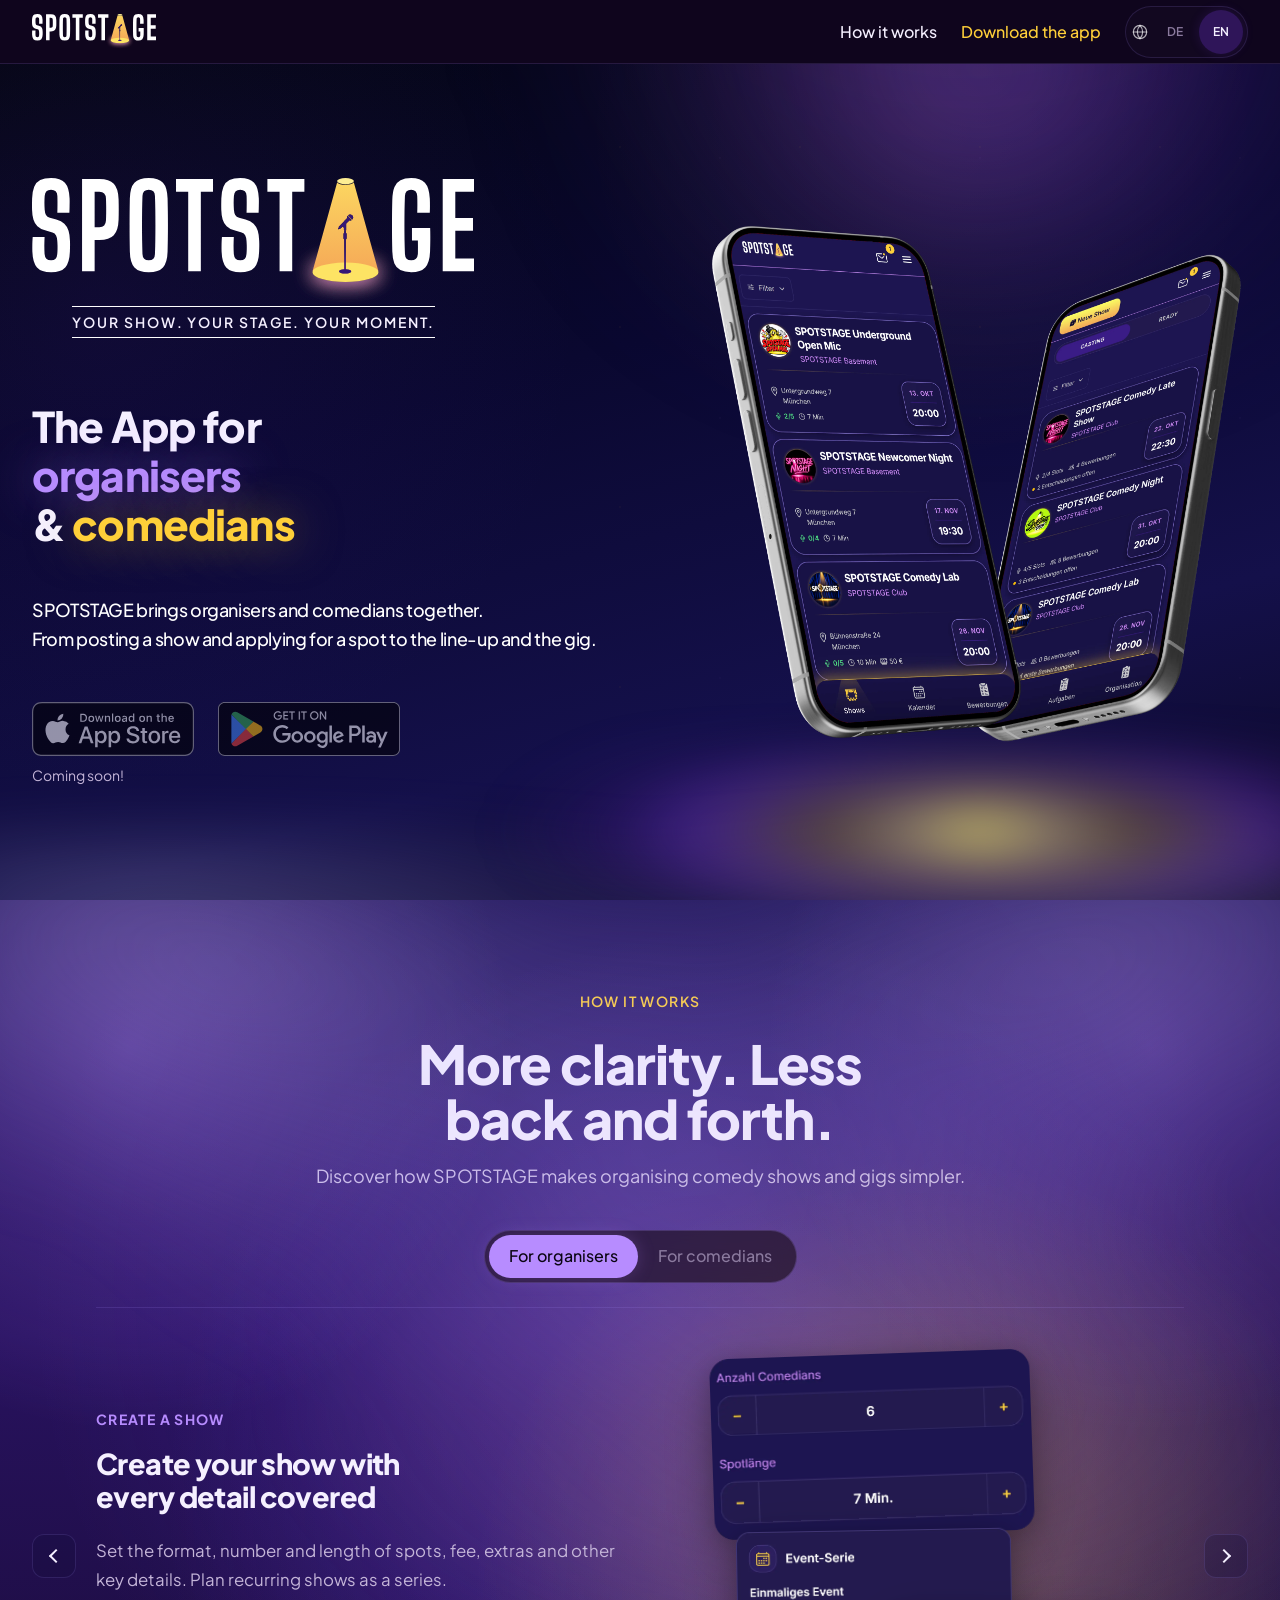
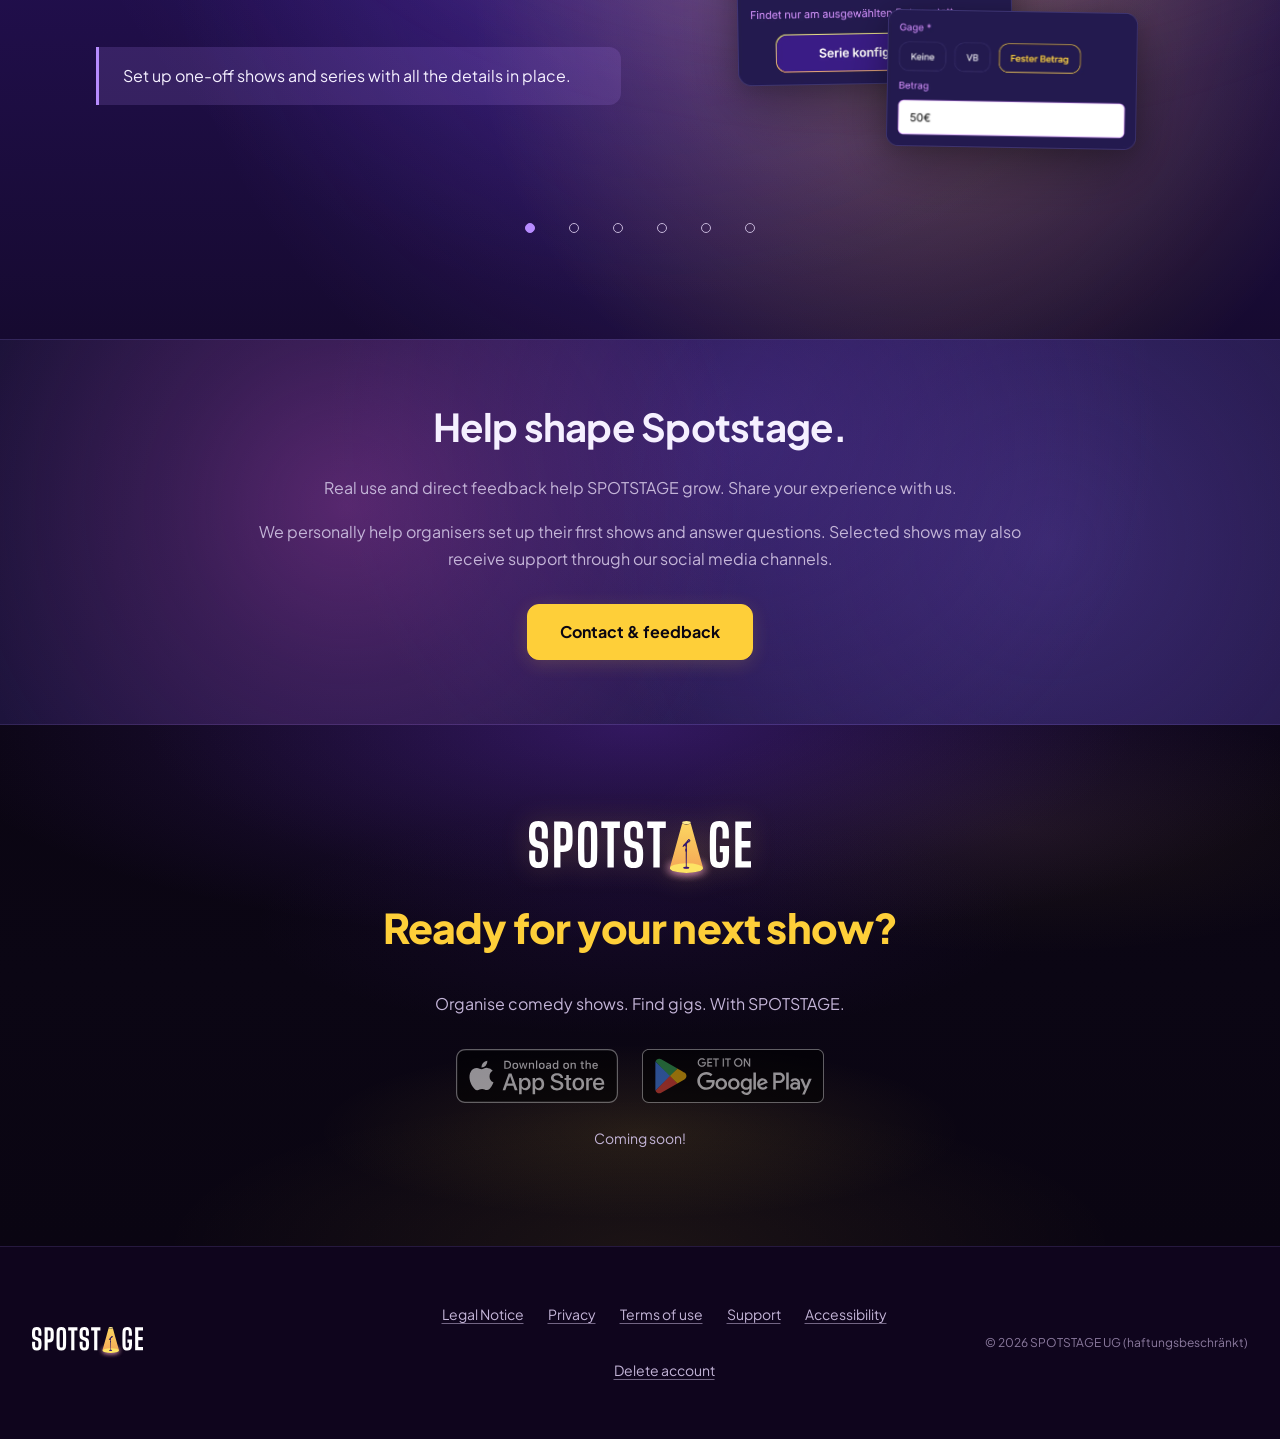
==== commit 16dbcd0e: "Refine homepage and mobile feature showcase" ====
--- a/index.html
+++ b/index.html
@@ -44,7 +44,6 @@
           <div class="site-nav__panel mobile-nav__inner">
             <div class="mobile-nav__primary">
               <ul class="site-nav__list site-nav__links mobile-nav__links">
-                <li><a href="#benefits" class="site-nav__link" data-i18n="nav.benefits">Vorteile</a></li>
                 <li><a href="#how-it-works" class="site-nav__link" data-i18n="nav.howItWorks">So funktioniert's</a></li>
               </ul>
               <div class="mobile-nav__cta-divider" role="presentation"></div>
@@ -111,10 +110,9 @@
               <p class="hero-section__slogan" data-i18n="hero.slogan">Deine Show. Deine Bühne. Dein Moment.</p>
             </div>
 
-            <p class="product-eyebrow" data-i18n="hero.eyebrow">Für Veranstalter & Comedians</p>
-            <h1 class="hero-section__headline" id="hero-heading" data-i18n-html="hero.headline"><span class="hero-section__accent hero-section__accent--purple">Comedy-Shows organisieren.</span><br><span class="hero-section__accent hero-section__accent--gold">Auftritte finden.</span></h1>
-
-            <p class="hero-section__subheadline" data-i18n-html="hero.subheadline">SPOTSTAGE bringt Veranstalter und Comedians zusammen – von der Ausschreibung und Bewerbung bis zum Line-up und Auftritt.</p>
+            <h1 class="hero-section__headline" id="hero-heading" data-i18n-html="hero.headline">Die App für<br><span class="hero-section__accent hero-section__accent--purple">Veranstalter</span><br>& <span class="hero-section__accent hero-section__accent--gold">Comedians</span></h1>
+
+            <p class="hero-section__subheadline" data-i18n-html="hero.subheadline">SPOTSTAGE bringt Veranstalter und Comedians zusammen.<br>Von der Show-Ausschreibung und Bewerbung bis zum Line-up und Auftritt.</p>
           <div class="store-links store-links--hero">
             <a class="store-link" data-store="apple" role="link" aria-disabled="true" tabindex="-1" aria-describedby="hero-store-status" data-store-description="hero-store-status" aria-label="Apple App Store – Link zum App-Launch verfügbar">
               <img src="images/badges/Download_on_the_App_Store_Badge_DE_RGB_blk_092917.svg" alt="Laden im App Store" width="162" height="54">
@@ -123,8 +121,7 @@
               <img src="images/badges/GetItOnGooglePlay_Badge_Web_color_German.svg" alt="Jetzt bei Google Play" width="182" height="54">
             </a>
           </div>
-            <p class="store-status" id="hero-store-status" data-store-status data-i18n="launchCta.availability">Die Store-Links werden zum App-Launch freigeschaltet.</p>
-            <a class="hero-feature-link" href="#how-it-works" data-i18n="hero.secondaryCta">So funktioniert Spotstage</a>
+            <p class="store-status" id="hero-store-status" data-store-status data-i18n="hero.availability">Demnächst verfügbar!</p>
           </div>
 
           <div class="hero-section__phones">
@@ -136,7 +133,7 @@
             <figure class="hero-section__phone hero-section__phone--artist">
               <div class="hero-section__phone-frame">
                 <img
-                  src="images/placeholders/phoneMockUpLeft.webp"
+                  src="images/placeholders/phoneLeft.webp"
                   data-i18n-attr="hero.phoneArtistAlt:alt"
                   alt="Illustratives SPOTSTAGE-Mockup für Comedians"
                   class="hero-section__phone-screen"
@@ -151,7 +148,7 @@
             <figure class="hero-section__phone hero-section__phone--organizer">
               <div class="hero-section__phone-frame">
                 <img
-                  src="images/placeholders/phoneMockUpRight.webp"
+                  src="images/placeholders/phoneRight.webp"
                   data-i18n-attr="hero.phoneOrganizerAlt:alt"
                   alt="Illustratives SPOTSTAGE-Mockup für Veranstalter"
                   class="hero-section__phone-screen"
@@ -167,7 +164,7 @@
         </div>
         </div>
       </div>
-      <a href="#benefits" class="hero-section__scroll-hint" data-i18n-attr="hero.scrollHint:aria-label">
+      <a href="#how-it-works" class="hero-section__scroll-hint" data-i18n-attr="hero.scrollHint:aria-label">
         <span class="hero-section__scroll-mouse" aria-hidden="true">
           <span class="hero-section__scroll-wheel"></span>
         </span>
@@ -177,40 +174,6 @@
         </span>
       </a>
     </section>
-
-    <!-- Benefits -->
-    <div class="benefits-area" id="benefits">
-      <div class="benefits-area__atmosphere" aria-hidden="true"></div>
-      <section class="section section--comparison" aria-labelledby="benefits-heading">
-        <div class="container container--wide">
-          <header class="comparison__intro">
-            <h2 class="comparison__heading" id="benefits-heading" data-i18n-html="comparison.heading">Eine App. <span class="comparison__accent comparison__accent--organizers">Deine Show.</span> <span class="comparison__accent comparison__accent--artists">Dein Auftritt.</span></h2>
-            <p class="comparison__subline" data-i18n="comparison.subline">Shows, Bewerbungen und Auftritte. In einer App.</p>
-          </header>
-
-          <div class="comparison">
-            <section class="comparison__panel comparison__panel--artist" id="artist-benefits" aria-labelledby="artist-benefits-heading">
-              <header class="comparison__panel-header">
-                <h3 class="comparison__panel-title" id="artist-benefits-heading" data-i18n="comparison.artistTitle">Für Comedians</h3>
-                <p class="comparison__panel-subline" data-i18n="comparison.artistSubline">Von der offenen Show zum bestätigten Auftritt.</p>
-              </header>
-              <div class="comparison__list" data-audience="artist"></div>
-            </section>
-
-            <div class="comparison__divider" aria-hidden="true"></div>
-
-            <section class="comparison__panel comparison__panel--organizer" id="organizer-benefits" aria-labelledby="organizer-benefits-heading">
-              <header class="comparison__panel-header">
-                <h3 class="comparison__panel-title" id="organizer-benefits-heading" data-i18n="comparison.organizerTitle">Für Veranstalter</h3>
-                <p class="comparison__panel-subline" data-i18n="comparison.organizerSubline">Von der Veröffentlichung bis zum fertigen Line-up.</p>
-              </header>
-              <div class="comparison__list" data-audience="organizer"></div>
-            </section>
-          </div>
-        </div>
-      </section>
-
-</div>
 
     <!-- Product features -->
     <section class="section section--features" id="how-it-works" aria-labelledby="how-it-works-heading">
@@ -227,59 +190,20 @@
         <p class="sr-only" id="feature-status" role="status" aria-live="polite" aria-atomic="true"></p>
         <div class="feature-carousel" id="feature-carousel" role="region" aria-label="Produktfunktionen" aria-roledescription="Karussell" data-i18n-attr="howItWorks.carouselLabel:aria-label">
         <div class="product-features" id="feature-list" data-audience="organizer">
-          <article class="product-feature" data-feature="organizer-applications" aria-labelledby="organizer-applications-heading">
+          <article class="product-feature" data-feature="organizer-create" aria-labelledby="organizer-create-heading">
             <div class="product-feature__copy">
-              <p class="product-feature__label">Bewerbungen</p>
-              <h3 id="organizer-applications-heading">Bewerbungen an einem Ort verwalten</h3>
-              <p class="product-feature__description">Comedians bewerben sich direkt auf deine Show. Prüfe ihre Bewerbungen, nimm sie an, setze sie auf die Warteliste oder sage ab.</p>
-              <p class="product-feature__benefit">Statt Bewerbungen aus Instagram-DMs, Messengern und eigenen Listen zusammenzusuchen.</p>
-            </div>
-            <figure class="product-feature__visual">
-              <img src="images/placeholders/hero-phone.svg" width="320" height="640" loading="lazy" alt="Vorhandener Smartphone-Platzhalter, noch kein Screenshot dieser Funktion">
-              <figcaption>Platzhalter · App-Screenshot folgt</figcaption>
-            </figure>
+              <p class="product-feature__label">Show erstellen</p>
+              <h3 id="organizer-create-heading">Erstelle deine Show mit allen Details</h3>
+              <div class="product-feature__details"><p class="product-feature__description">Lege Format, Spotanzahl und -länge, Gage, Extras und weitere Rahmenbedingungen fest. Wiederkehrende Shows planst du direkt als Serie.</p>
+              <p class="product-feature__benefit">Einzelshows und Serien schnell mit allen Rahmenbedingungen anlegen.</p></div>
+            </div>
+            <figure class="product-feature__visual"><div class="feature-composition"><img class="feature-composition__layer" src="images/screenshots/Organizer/slide01/spots.webp" width="1134" height="643" alt="Show-Konfiguration mit Spots, Spotlänge, Event-Serie und Gage" style="--x:8%;--y:5%;--size:64%;--rotation:-2deg;--z:1;--delay:0ms;--duration:900ms;--enter-x:-20px"><img class="feature-composition__layer" src="images/screenshots/Organizer/slide01/serie.webp" width="1083" height="606" alt="" style="--x:13%;--y:44%;--size:55%;--rotation:-1deg;--z:2;--delay:400ms;--duration:900ms;--enter-x:-20px"><img class="feature-composition__layer" src="images/screenshots/Organizer/slide01/gage.webp" width="1083" height="594" alt="" style="--x:43%;--y:62%;--size:50%;--rotation:1deg;--z:3;--delay:800ms;--duration:900ms;--enter-x:-20px"></div></figure>
           </article>
-          <article class="product-feature" data-feature="organizer-lineup" aria-labelledby="organizer-lineup-heading">
-            <div class="product-feature__copy">
-              <p class="product-feature__label">Line-up</p>
-              <h3 id="organizer-lineup-heading">Aus Bewerbungen wird dein Line-up</h3>
-              <p class="product-feature__description">Ordne angenommene Comedians den verfügbaren Spots zu und bringe dein Line-up in die passende Reihenfolge.</p>
-              <p class="product-feature__benefit">Kein manuelles Übertragen zwischen Bewerberliste, Notizen und separatem Ablaufplan.</p>
-            </div>
-            <figure class="product-feature__visual">
-              <img src="images/placeholders/hero-phone.svg" width="320" height="640" loading="lazy" alt="Vorhandener Smartphone-Platzhalter, noch kein Screenshot dieser Funktion">
-              <figcaption>Platzhalter · App-Screenshot folgt</figcaption>
-            </figure>
-          </article>
-          <article class="product-feature" data-feature="organizer-show-organization" aria-labelledby="organizer-show-organization-heading">
-            <div class="product-feature__copy">
-              <p class="product-feature__label">Showorganisation</p>
-              <h3 id="organizer-show-organization-heading">Alles rund um deine Show im Blick</h3>
-              <p class="product-feature__description">Host, Aufgaben, Kommunikation und wichtige Informationen bleiben direkt mit der jeweiligen Show verbunden.</p>
-              <p class="product-feature__benefit">Weniger Suchen in einzelnen Chats, Notizen und anderen Tools.</p>
-            </div>
-            <figure class="product-feature__visual">
-              <img src="images/placeholders/hero-phone.svg" width="320" height="640" loading="lazy" alt="Vorhandener Smartphone-Platzhalter, noch kein Screenshot dieser Funktion">
-              <figcaption>Platzhalter · App-Screenshot folgt</figcaption>
-            </figure>
-          </article>
-          <article class="product-feature" data-feature="organizer-team" aria-labelledby="organizer-team-heading">
-            <div class="product-feature__copy">
-              <p class="product-feature__label">Team</p>
-              <h3 id="organizer-team-heading">Shows gemeinsam organisieren</h3>
-              <p class="product-feature__description">Arbeite innerhalb deiner Organisation mit weiteren Teammitgliedern an euren Shows zusammen.</p>
-              <p class="product-feature__benefit">Ein gemeinsamer Ort für die Organisation statt getrennter Abstimmungswege.</p>
-            </div>
-            <figure class="product-feature__visual">
-              <img src="images/placeholders/hero-phone.svg" width="320" height="640" loading="lazy" alt="Vorhandener Smartphone-Platzhalter, noch kein Screenshot dieser Funktion">
-              <figcaption>Platzhalter · App-Screenshot folgt</figcaption>
-            </figure>
-          </article>
         </div>
           <div class="feature-carousel__controls" id="feature-controls" hidden>
-            <button class="feature-carousel__arrow" id="feature-prev" type="button" aria-controls="feature-list" data-i18n-attr="howItWorks.previousFeature:aria-label" aria-label="Vorheriges Feature"><span aria-hidden="true">←</span></button>
+            <button class="feature-carousel__arrow" id="feature-prev" type="button" aria-controls="feature-list" data-i18n-attr="howItWorks.previousFeature:aria-label" aria-label="Vorheriges Feature"><span class="feature-chevron feature-chevron--previous" aria-hidden="true"></span></button>
             <div class="feature-carousel__dots" id="feature-dots" role="group" aria-label="Feature auswählen" data-i18n-attr="howItWorks.chooseFeature:aria-label"></div>
-            <button class="feature-carousel__arrow" id="feature-next" type="button" aria-controls="feature-list" data-i18n-attr="howItWorks.nextFeature:aria-label" aria-label="Nächstes Feature"><span aria-hidden="true">→</span></button>
+            <button class="feature-carousel__arrow" id="feature-next" type="button" aria-controls="feature-list" data-i18n-attr="howItWorks.nextFeature:aria-label" aria-label="Nächstes Feature"><span class="feature-chevron" aria-hidden="true"></span></button>
           </div>
         </div>
       </div>
@@ -311,7 +235,7 @@
               <img src="images/badges/GetItOnGooglePlay_Badge_Web_color_German.svg" alt="Jetzt bei Google Play" width="182" height="54">
             </a>
           </div>
-          <p class="store-status" id="store-status" data-store-status data-i18n="launchCta.availability">Die Store-Links werden zum App-Launch freigeschaltet.</p>
+          <p class="store-status" id="store-status" data-store-status data-i18n="launchCta.availability">Demnächst verfügbar!</p>
         </div>
       </div>
     </section>
@@ -343,7 +267,6 @@
 
   <script src="js/translations.js"></script>
   <script src="js/i18n.js" defer></script>
-  <script src="js/benefits.js" defer></script>
   <script src="js/how-it-works.js" defer></script>
   <script src="js/app.js" defer></script>
 </body>
--- a/css/styles.css
+++ b/css/styles.css
@@ -194,7 +194,7 @@
   outline: none;
 }
 
-:where(section[id], [id="hero"], [id="benefits"], [id="how-it-works"], [id="future-categories"], [id="download"]) {
+:where(section[id], [id="hero"], [id="how-it-works"], [id="future-categories"], [id="download"]) {
   scroll-margin-top: calc(var(--header-height) + 0.75rem);
 }
 
@@ -670,7 +670,6 @@
   background-color: var(--color-bg-secondary);
 }
 
-
 .section--download {
   position: relative;
   overflow: hidden;
@@ -703,126 +702,15 @@
   line-height: var(--line-height-base);
 }
 
-/* --------------------------------------------------------------------------
-   Benefits Area – Comparison Layout
-   -------------------------------------------------------------------------- */
-
-@keyframes benefit-icon-glow {
-  0%, 100% {
-    box-shadow: 0 0 12px rgba(124, 58, 237, 0.08);
-  }
-  50% {
-    box-shadow: 0 0 16px rgba(124, 58, 237, 0.18);
-  }
-}
-
-@keyframes benefit-icon-glow-gold {
-  0%, 100% {
-    box-shadow: 0 0 12px rgba(255, 224, 102, 0.06);
-  }
-  50% {
-    box-shadow: 0 0 16px rgba(255, 224, 102, 0.14);
-  }
-}
-
-@keyframes comparison-divider-pulse {
-  0%, 100% {
-    opacity: 0.55;
-  }
-  50% {
-    opacity: 0.9;
-  }
-}
-
-.benefits-area {
-  position: relative;
-  overflow: hidden;
-  background:
-    radial-gradient(ellipse 55% 45% at 8% 28%, rgba(124, 58, 237, 0.13) 0%, transparent 72%),
-    radial-gradient(ellipse 55% 45% at 92% 28%, rgba(212, 168, 83, 0.09) 0%, transparent 72%),
-    radial-gradient(ellipse 70% 35% at 50% 100%, rgba(255, 224, 102, 0.05) 0%, transparent 68%),
-    linear-gradient(180deg, var(--color-bg-primary) 0%, #0b0614 48%, var(--color-bg-primary) 100%);
-}
-
-.benefits-area__atmosphere {
-  position: absolute;
-  inset: 0;
-  pointer-events: none;
-  z-index: 0;
-  background:
-    radial-gradient(ellipse 40% 28% at 50% 72%, rgba(91, 33, 182, 0.08) 0%, transparent 70%);
-}
-
-.section--comparison,
 .section--benefits-cta {
   position: relative;
   z-index: 1;
   background: transparent;
 }
 
-.section--comparison {
-  padding-block: var(--space-2xl);
-  padding-bottom: var(--space-lg);
-}
-
 .section--benefits-cta {
   padding-top: var(--space-md);
   padding-bottom: var(--space-3xl);
-}
-
-/* Intro */
-
-.comparison__intro {
-  text-align: center;
-  max-width: 46rem;
-  margin: 0 auto var(--space-xl);
-}
-
-.comparison__heading {
-  margin-bottom: var(--space-md);
-  font-size: clamp(var(--font-size-3xl), 5vw, var(--font-size-5xl));
-  font-weight: var(--font-weight-extrabold);
-  line-height: 1.05;
-  letter-spacing: var(--letter-spacing-tight);
-  text-wrap: balance;
-  color: var(--color-text-primary);
-}
-
-.comparison__accent--artists,
-.comparison__accent--gold {
-  color: var(--color-artists);
-  text-shadow: var(--glow-artists);
-}
-
-.comparison__accent--organizers,
-.comparison__accent--purple {
-  color: var(--color-organizers);
-  text-shadow: var(--glow-organizers);
-}
-
-.comparison__subline {
-  margin: 0 auto;
-  max-width: 36rem;
-  font-size: clamp(var(--font-size-base), 1.9vw, var(--font-size-lg));
-  line-height: 1.55;
-  color: rgba(245, 240, 255, 0.78);
-}
-
-/* Two-column comparison */
-
-.comparison {
-  display: grid;
-  grid-template-columns: 1fr;
-  gap: var(--space-lg);
-}
-
-.comparison__divider {
-  position: relative;
-  width: min(100%, 14rem);
-  height: 1px;
-  margin-inline: auto;
-  background: var(--gradient-divider);
-  animation: comparison-divider-pulse 8s ease-in-out infinite;
 }
 
 .comparison__panel {
@@ -901,22 +789,6 @@
   background: rgba(124, 58, 237, 0.28);
 }
 
-.comparison__panel-header {
-  position: relative;
-  z-index: 1;
-  margin-bottom: var(--space-md);
-  padding-bottom: var(--space-sm);
-  border-bottom: 1px solid var(--color-border);
-}
-
-.comparison__panel--artist .comparison__panel-header {
-  border-bottom-color: rgba(254, 207, 57, 0.2);
-}
-
-.comparison__panel--organizer .comparison__panel-header {
-  border-bottom-color: rgba(167, 139, 250, 0.28);
-}
-
 .comparison__panel-title {
   margin-bottom: var(--space-xs);
   font-size: clamp(var(--font-size-xl), 2.5vw, var(--font-size-2xl));
@@ -943,160 +815,6 @@
   font-size: var(--font-size-sm);
   font-weight: var(--font-weight-medium);
   color: rgba(245, 240, 255, 0.72);
-}
-
-.comparison__list {
-  position: relative;
-  z-index: 1;
-  display: flex;
-  flex-direction: column;
-  gap: var(--space-sm);
-}
-
-/* Benefit items – icon left, text right */
-
-.benefit-item {
-  display: flex;
-  align-items: flex-start;
-  gap: var(--space-md);
-  padding: var(--space-sm) var(--space-md);
-  border-radius: var(--radius-md);
-  border: 1px solid rgba(255, 255, 255, 0.05);
-  background: rgba(255, 255, 255, 0.03);
-  opacity: 0;
-  transform: translateY(0.5rem);
-  transition:
-    opacity 0.32s ease var(--reveal-delay, 0ms),
-    transform 0.32s ease var(--reveal-delay, 0ms),
-    border-color var(--transition-fast),
-    background-color var(--transition-fast);
-}
-
-.benefit-item.is-visible {
-  opacity: 1;
-  transform: translateY(0);
-}
-
-.benefit-item__icon {
-  display: flex;
-  align-items: center;
-  justify-content: center;
-  flex-shrink: 0;
-  width: 2.875rem;
-  height: 2.875rem;
-  border-radius: var(--radius-full);
-  transition:
-    transform var(--transition-fast),
-    box-shadow var(--transition-fast),
-    border-color var(--transition-fast),
-    filter var(--transition-fast);
-}
-
-.benefit-item__icon svg {
-  width: 1.25rem;
-  height: 1.25rem;
-}
-
-.benefit-item--purple {
-  border-color: rgba(167, 139, 250, 0.14);
-  background: rgba(124, 58, 237, 0.1);
-}
-
-.benefit-item--gold {
-  border-color: rgba(255, 224, 102, 0.12);
-  background: rgba(255, 224, 102, 0.05);
-}
-
-.benefit-item--purple .benefit-item__icon {
-  border: 1px solid rgba(200, 170, 255, 0.45);
-  background: linear-gradient(145deg, rgba(124, 58, 237, 0.38) 0%, rgba(91, 33, 182, 0.26) 100%);
-  color: #d4c0ff;
-  animation: benefit-icon-glow 7s ease-in-out infinite;
-}
-
-.benefit-item--gold .benefit-item__icon {
-  border: 1px solid rgba(255, 224, 102, 0.38);
-  background: linear-gradient(145deg, rgba(255, 224, 102, 0.22) 0%, rgba(232, 201, 122, 0.14) 100%);
-  color: #ffe066;
-  animation: benefit-icon-glow-gold 7s ease-in-out infinite;
-}
-
-.benefit-item__body {
-  flex: 1;
-  min-width: 0;
-}
-
-.benefit-item__title {
-  margin: 0 0 0.2rem;
-  font-size: var(--font-size-base);
-  font-weight: var(--font-weight-bold);
-  line-height: 1.25;
-  color: var(--color-text-primary);
-  letter-spacing: -0.01em;
-}
-
-.benefit-item__text {
-  margin: 0;
-  font-size: var(--font-size-xs);
-  line-height: 1.45;
-  color: var(--color-text-secondary);
-}
-
-@media (hover: hover) {
-  .benefit-item:hover {
-    border-color: rgba(167, 139, 250, 0.22);
-    background: rgba(124, 58, 237, 0.14);
-    transform: translateX(3px);
-  }
-
-  .benefit-item.is-visible:hover {
-    transform: translateX(3px);
-  }
-
-  .benefit-item--gold:hover {
-    border-color: rgba(255, 224, 102, 0.22);
-    background: rgba(255, 224, 102, 0.08);
-  }
-
-  .benefit-item:hover .benefit-item__icon {
-    transform: scale(1.05);
-    filter: brightness(1.12);
-  }
-
-  .benefit-item--purple:hover .benefit-item__icon {
-    box-shadow: 0 0 22px rgba(124, 58, 237, 0.32);
-  }
-
-  .benefit-item--gold:hover .benefit-item__icon {
-    box-shadow: 0 0 22px rgba(255, 224, 102, 0.22);
-  }
-}
-
-@media (prefers-reduced-motion: reduce) {
-  .benefit-item {
-    opacity: 1;
-    transform: none;
-    transition: border-color var(--transition-fast), background-color var(--transition-fast);
-  }
-
-  .benefit-item__icon {
-    animation: none !important;
-  }
-
-  .comparison__divider {
-    animation: none !important;
-  }
-
-  @media (hover: hover) {
-    .benefit-item:hover,
-    .benefit-item.is-visible:hover {
-      transform: none;
-    }
-
-    .benefit-item:hover .benefit-item__icon {
-      transform: none;
-    }
-  }
 }
 
 /* CTA */
@@ -2155,7 +1873,6 @@
   font-weight: var(--font-weight-bold);
 }
 
-
 /* Hero action buttons */
 .hero-section__actions {
   display: flex;
@@ -2427,7 +2144,7 @@
 }
 
 .howto__eyebrow {
-  margin-bottom: var(--space-sm);
+  margin-bottom: var(--space-lg);
   font-size: var(--font-size-sm);
   font-weight: var(--font-weight-semibold);
   letter-spacing: 0.1em;
@@ -3986,24 +3703,11 @@
   .grid--4 {
     grid-template-columns: repeat(2, 1fr);
   }
-
-  .benefit-item {
-    padding: var(--space-sm) var(--space-md);
-  }
-
-  .benefit-item__text {
-    font-size: var(--font-size-sm);
-  }
 }
 
 @media (min-width: 768px) {
   .section {
     padding-block: var(--space-4xl);
-  }
-
-  .section--comparison {
-    padding-block: var(--space-2xl);
-    padding-bottom: var(--space-lg);
   }
 
   .section--benefits-cta {
@@ -4075,10 +3779,6 @@
 
   .grid--3 {
     grid-template-columns: repeat(3, 1fr);
-  }
-
-  .comparison__intro {
-    margin-bottom: var(--space-2xl);
   }
 
   .comparison__panel {
@@ -4255,35 +3955,6 @@
 
   .grid--4 {
     grid-template-columns: repeat(4, 1fr);
-  }
-
-  .comparison {
-    grid-template-columns: 1fr auto 1fr;
-    gap: var(--space-lg);
-    align-items: stretch;
-  }
-
-  .comparison__divider {
-    align-self: stretch;
-    width: 2px;
-    height: auto;
-    margin-inline: 0;
-    background: linear-gradient(
-      180deg,
-      transparent 0%,
-      rgba(124, 58, 237, 0.35) 18%,
-      rgba(200, 170, 255, 0.5) 50%,
-      rgba(212, 168, 83, 0.35) 82%,
-      transparent 100%
-    );
-  }
-
-  .comparison__divider::after {
-    width: 8px;
-    height: 8px;
-    box-shadow:
-      0 0 12px rgba(167, 139, 250, 0.45),
-      0 0 24px rgba(212, 168, 83, 0.2);
   }
 
   .comparison__panel-title {
@@ -4672,10 +4343,8 @@
 .launch-button--secondary:hover { border-color: var(--color-purple-light); }
 .launch-button:focus-visible,
 .store-link:focus-visible { outline: 3px solid var(--color-text-primary); outline-offset: 5px; }
-.homepage-launch .section--comparison { padding-block: clamp(3rem, 6vw, 5rem); }
-.homepage-launch .benefit-item { padding-block: var(--space-md); }
-.section--features { padding-block: clamp(3.5rem, 7vw, 6rem); }
-.section--features .howto__switch { margin-bottom: clamp(2rem, 5vw, 4rem); }
+.section--features { padding-block: clamp(2.5rem, 4vw, 4rem); }
+.section--features .howto__switch { margin-bottom: var(--space-lg); }
 .product-features {
   --feature-accent: var(--color-organizers);
   --feature-soft: var(--color-organizers-soft);
@@ -4736,11 +4405,44 @@
   object-fit: contain;
 }
 .product-feature__visual figcaption { font-size: var(--font-size-sm); color: var(--color-text-secondary); text-align: center; }
-.early-feedback { border-block: 1px solid var(--color-border); padding-block: clamp(2.5rem, 5vw, 4rem); }
+.early-feedback {
+  border-block: 1px solid var(--color-border);
+  padding-block: clamp(2.5rem, 5vw, 4rem);
+  background:
+    radial-gradient(circle at 27% 43%, rgba(161, 63, 168, .42) 0%, rgba(161, 63, 168, .20) 18%, transparent 42%),
+    radial-gradient(circle at 58% 24%, rgba(91, 53, 166, .38) 0%, rgba(91, 53, 166, .18) 26%, transparent 52%),
+    radial-gradient(circle at 82% 53%, rgba(118, 87, 216, .28) 0%, transparent 42%),
+    linear-gradient(110deg, #1b1238 0%, #24184a 42%, #211644 100%);
+}
 .early-feedback__inner { max-width: 52rem; text-align: center; }
 .early-feedback h2 { font-size: clamp(1.75rem, 3vw, 2.5rem); margin-bottom: var(--space-lg); }
 .early-feedback p { color: var(--color-text-secondary); line-height: 1.7; margin-bottom: var(--space-md); }
-.early-feedback .launch-button { margin-top: var(--space-md); }
+.early-feedback .launch-button {
+  margin-top: var(--space-md);
+  min-height: 3.5rem;
+  padding: .95rem var(--space-xl);
+  color: var(--color-bg-primary);
+  background: var(--color-artists);
+  border-color: var(--color-artists);
+  box-shadow: 0 4px 18px var(--color-artists-soft);
+  transition: background-color var(--transition-fast), border-color var(--transition-fast), box-shadow var(--transition-fast);
+}
+@media (hover: hover) {
+  .early-feedback .launch-button:hover {
+    background: var(--color-gold-light);
+    border-color: var(--color-gold-light);
+    box-shadow: 0 6px 24px var(--color-artists-soft);
+  }
+}
+.early-feedback .launch-button:focus-visible {
+  outline: 3px solid var(--color-text-primary);
+  outline-offset: 5px;
+}
+.early-feedback .launch-button:active {
+  background: var(--color-gold);
+  border-color: var(--color-gold);
+  box-shadow: none;
+}
 .download-cta__description { color: var(--color-text-secondary); line-height: 1.65; }
 .store-links { display: flex; flex-wrap: wrap; justify-content: center; gap: var(--space-lg); margin-top: var(--space-xl); }
 .store-link { display: inline-flex; align-items: center; border-radius: 8px; }
@@ -4759,24 +4461,29 @@
   .homepage-launch .lang-switch__icon { display: none; }
 }
 
-/* Feature carousel: one independent feature at a time; no autoplay or slide motion. */
+/* Feature carousel: manual navigation and a single introduction per active slide. */
 .product-feature[hidden],
 .feature-carousel__controls[hidden] { display: none; }
 .feature-carousel .product-feature {
-  grid-template-columns: minmax(0, 1.2fr) minmax(0, .8fr);
-  gap: clamp(1.5rem, 4vw, 4rem);
-  padding-block: var(--space-xl);
-  min-height: 32rem;
-}
-.feature-carousel .product-feature__visual img { width: min(100%, 13rem); max-height: 26rem; }
-.feature-carousel .product-feature h3 { font-size: clamp(1.7rem, 2.7vw, 2.6rem); }
+  grid-template-columns: minmax(0, 1fr) minmax(0, 1fr);
+  gap: clamp(1.5rem, 3vw, 3rem);
+  padding-block: var(--space-lg);
+  min-height: 0;
+}
+
+.feature-carousel .product-feature h3 { font-size: clamp(1.7rem, 2.25vw, 2.3rem); }
 .feature-carousel .product-feature__description { font-size: 1.05rem; }
 .feature-carousel .product-feature__benefit { margin-top: var(--space-lg); }
 .feature-carousel #feature-list { touch-action: pan-y pinch-zoom; }
-.feature-carousel__controls { display: flex; align-items: center; justify-content: center; gap: var(--space-lg); margin-top: var(--space-lg); }
+.feature-carousel { position: relative; padding-inline: 64px; }
+.feature-carousel__controls { display: flex; align-items: center; justify-content: center; margin-top: 0; min-height: 44px; }
 .feature-carousel__arrow,
 .feature-carousel__dot { border: 1px solid var(--color-border); color: var(--color-text-primary); background: var(--color-bg-card); cursor: pointer; }
-.feature-carousel__arrow { width: 48px; height: 48px; border-radius: var(--radius-md); font-size: 1.5rem; }
+.feature-carousel__arrow { position: absolute; top: calc((100% - 44px) / 2); transform: translateY(-50%); z-index: 4; display: grid; place-items: center; width: 44px; height: 44px; border-radius: var(--radius-md); background: rgba(18,13,54,.24); }
+#feature-prev { left: 0; }
+#feature-next { right: 0; }
+.feature-chevron { display: block; width: 10px; height: 10px; border-top: 2px solid currentColor; border-right: 2px solid currentColor; transform: translateX(-2px) rotate(45deg); }
+.feature-chevron--previous { transform: translateX(2px) rotate(-135deg); }
 .feature-carousel__dots { display: flex; }
 .feature-carousel__dot { display: grid; place-items: center; width: 44px; height: 44px; border: 0; background: transparent; padding: 0; }
 .feature-carousel__dot::after { content: ''; width: 10px; height: 10px; border-radius: 50%; border: 1px solid var(--color-text-secondary); }
@@ -4791,9 +4498,131 @@
 .hero-section__copy > .store-status { margin-top: var(--space-sm); }
 @media (max-width: 767px) {
   .feature-carousel .product-feature { grid-template-columns: minmax(0, 1fr); min-height: 0; gap: var(--space-lg); }
-  .feature-carousel .product-feature__visual img { width: 9rem; max-height: 18rem; }
+
   .feature-carousel__controls { gap: .25rem; }
   .store-links--hero { justify-content: center; }
-  .section--features .howto__switch { position: sticky; top: calc(var(--header-height) + .25rem); z-index: 5; flex-direction: row; }
+  .section--features .howto__switch { position: static; flex-direction: row; }
   .section--features .howto__switch-btn { flex: 1; width: auto; min-width: 0; min-height: 44px; padding: .55rem .4rem; font-size: .8rem; }
 }
+
+/* Compact, proportional UI stage. Original images are never cropped or re-rendered. */
+.feature-carousel .product-feature__visual { position: relative; width: 100%; max-width: 500px; justify-self: center; overflow: visible; }
+.feature-composition { position: relative; width: 100%; aspect-ratio: 10 / 9; isolation: isolate; margin-bottom: 0; }
+.feature-carousel .feature-composition__layer {
+  position: absolute; left: var(--x); top: var(--y); width: var(--size); z-index: var(--z, 1);
+  height: auto; max-height: none; transform: rotate(var(--rotation));
+  filter: drop-shadow(0 18px 28px rgba(0,0,0,.30)) drop-shadow(0 5px 10px rgba(0,0,0,.18));
+  pointer-events: none;
+}
+.product-feature:not([hidden]) .feature-composition__layer {
+  animation: feature-layer-enter var(--duration) cubic-bezier(.2,.8,.2,1) var(--delay) both;
+}
+.product-feature__visual .feature-annotation { position: absolute; left: 27%; top: 17%; bottom: auto; width: 69%; z-index: 2; transform: rotate(2deg); color: var(--color-text-primary); font-size: clamp(.75rem, 1.1vw, .95rem); line-height: 1.4; text-shadow: 0 2px 8px var(--color-bg-primary); }
+.feature-annotation strong { color: var(--color-artists); letter-spacing: .16em; display: flex; align-items: center; gap: .65rem; font-size: clamp(1.05rem, 1.8vw, 1.5rem); margin-bottom: .25rem; }
+.feature-annotation strong::before, .feature-annotation strong::after { content: ''; flex: 1; height: 1px; background: linear-gradient(90deg, transparent, var(--color-organizers), var(--color-artists)); opacity: .7; }
+.feature-annotation strong::after { transform: scaleX(-1); }
+.product-feature:not([hidden]) .feature-annotation { animation: feature-annotation-enter 900ms cubic-bezier(.2,.8,.2,1) 800ms both; }
+@keyframes feature-annotation-enter {
+  from { opacity: 0; transform: translateY(15px) rotate(2deg); }
+  to { opacity: 1; transform: translateY(0) rotate(2deg); }
+}
+@keyframes feature-layer-enter {
+  from { opacity: 0; transform: translate(var(--enter-x), var(--enter-y, 20px)) scale(.96) rotate(var(--rotation)); }
+  to { opacity: 1; transform: translate(0, 0) scale(1) rotate(var(--rotation)); }
+}
+@media (max-width: 1023px) {
+  .feature-carousel .product-feature { grid-template-columns: minmax(0, 1fr); gap: var(--space-lg); }
+  .feature-carousel .product-feature__copy { max-width: 42rem; }
+  .feature-carousel .product-feature__visual { max-width: 460px; }
+  .feature-carousel__arrow { top: auto; bottom: calc(44px + var(--space-lg) + 207px); transform: translateY(50%); }
+}
+@media (max-width: 479px) {
+  .feature-carousel .feature-composition__layer { filter: drop-shadow(0 10px 16px rgba(0,0,0,.30)) drop-shadow(0 3px 6px rgba(0,0,0,.18)); }
+  .feature-carousel { padding-inline: 0; }
+  .feature-carousel__arrow { bottom: calc(44px + var(--space-lg) + (100vw - 48px) * .45); }
+  #feature-prev { left: -8px; }
+  #feature-next { right: -8px; }
+  .feature-annotation strong { font-size: 1.05rem; }
+}
+@media (prefers-reduced-motion: reduce) {
+  .product-feature:not([hidden]) .feature-composition__layer { animation: none; opacity: 1; transform: rotate(var(--rotation)); }
+  .product-feature:not([hidden]) .feature-annotation { animation: none; opacity: 1; transform: rotate(2deg); }
+}
+
+/* Reserve text lines rather than clipping copy. Longer text can still grow. */
+.feature-carousel .product-feature h3 { min-height: 2lh; }
+.feature-carousel .product-feature__description { min-height: 3lh; }
+@media (max-width: 1023px) {
+  .feature-carousel .product-feature h3 { min-height: 3lh; }
+  .feature-carousel .product-feature__description { min-height: 4lh; }
+}
+@media (max-width: 479px) {
+  .feature-carousel .product-feature__description { min-height: 5lh; }
+}
+
+/* Compact mobile hero; desktop branding and visuals retain their sizing. */
+@media (max-width: 767px) {
+  .homepage-launch .hero-section__logo { margin-bottom: var(--space-sm); }
+  .homepage-launch .hero-section__logo img { height: 4.225rem; }
+  .homepage-launch .hero-section__slogan {
+    font-size: .625rem;
+    letter-spacing: .1em;
+    margin-bottom: var(--space-sm);
+  }
+  .homepage-launch .hero-section__headline { margin-top: var(--space-sm); margin-bottom: var(--space-sm); }
+  .homepage-launch .hero-section__subheadline { margin-top: var(--space-sm); margin-bottom: var(--space-md); }
+  .homepage-launch .store-links--hero { margin-top: var(--space-sm); gap: var(--space-sm); }
+  .homepage-launch .hero-section__copy > .store-status { margin-top: var(--space-sm); margin-bottom: 0; }
+  .homepage-launch .hero-section__grid { gap: var(--space-lg); }
+  .homepage-launch .hero-section__phone-screen { height: clamp(16.5rem, 52.8vw, 19.25rem); }
+}
+
+.product-feature__details { display: contents; }
+/* Mobile showcase: keep text in flow while overlapping the visual's lower edge. */
+@media (max-width: 767px) {
+  .feature-carousel { padding-inline: 0; }
+  .feature-carousel .product-feature { gap: 0; align-items: start; padding-bottom: var(--space-sm); }
+  .feature-carousel .product-feature__copy { display: contents; }
+  .feature-carousel .product-feature__label { grid-row: 1; }
+  .feature-carousel .product-feature h3 { grid-row: 2; }
+  .feature-carousel .product-feature__label,
+  .feature-carousel .product-feature h3,
+  .feature-carousel .product-feature__description,
+  .feature-carousel .product-feature__benefit { min-height: 0; height: auto; }
+  .feature-carousel .product-feature__visual { grid-row: 3; max-width: 460px; }
+  .feature-carousel .product-feature__details {
+    display: block;
+    grid-row: 4;
+    position: relative;
+    z-index: 3;
+    margin-top: -22.5%;
+    padding: var(--space-md);
+    border: 1px solid rgba(255,255,255,.1);
+    border-radius: var(--radius-lg);
+    background: linear-gradient(135deg, rgba(25,13,50,.88), rgba(53,30,83,.80));
+    -webkit-backdrop-filter: blur(12px);
+    backdrop-filter: blur(12px);
+    box-shadow: 0 8px 24px rgba(0,0,0,.18);
+  }
+  .feature-carousel .product-feature__description { margin: 0; }
+  .feature-carousel .product-feature__benefit {
+    margin: var(--space-md) 0 0;
+    padding: 0 0 0 var(--space-md);
+    background: transparent;
+    border-radius: 0;
+    font-weight: var(--font-weight-semibold);
+  }
+  .feature-carousel__arrow { top: clamp(10rem, 35%, 18rem); bottom: auto; transform: translateY(-50%); }
+  .product-feature:not([hidden]) .feature-composition__layer { animation-delay: calc(var(--delay) * .875 + 200ms); }
+  .product-feature:not([hidden]) .feature-annotation { animation-delay: 900ms; }
+  .product-feature:not([hidden]) .product-feature__details { animation: feature-details-enter 700ms ease 1200ms both; }
+  @keyframes feature-details-enter {
+    from { opacity: 0; transform: translateY(20px); }
+    to { opacity: 1; transform: translateY(0); }
+  }
+}
+@media (max-width: 767px) and (prefers-reduced-motion: reduce) {
+  .product-feature:not([hidden]) .feature-composition__layer,
+  .product-feature:not([hidden]) .feature-annotation,
+  .product-feature:not([hidden]) .product-feature__details { animation: none; opacity: 1; transform: none; }
+}
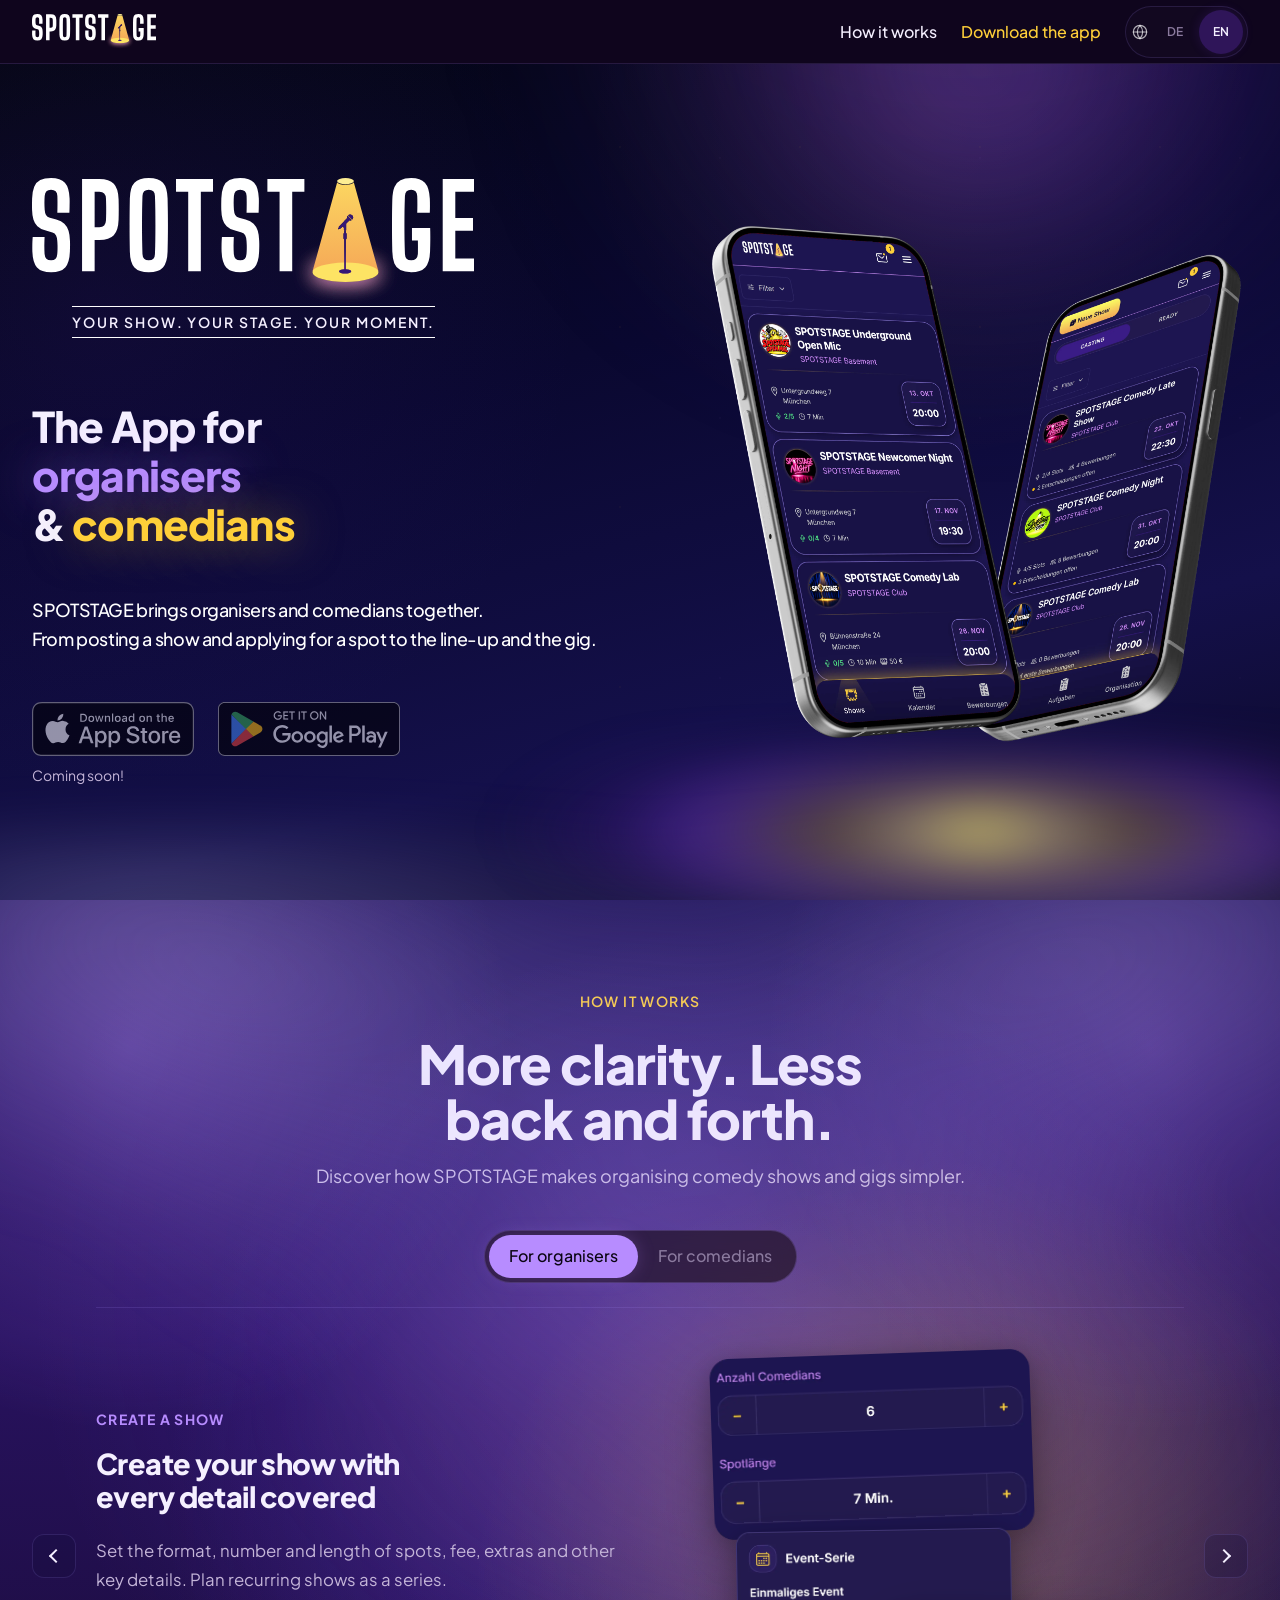
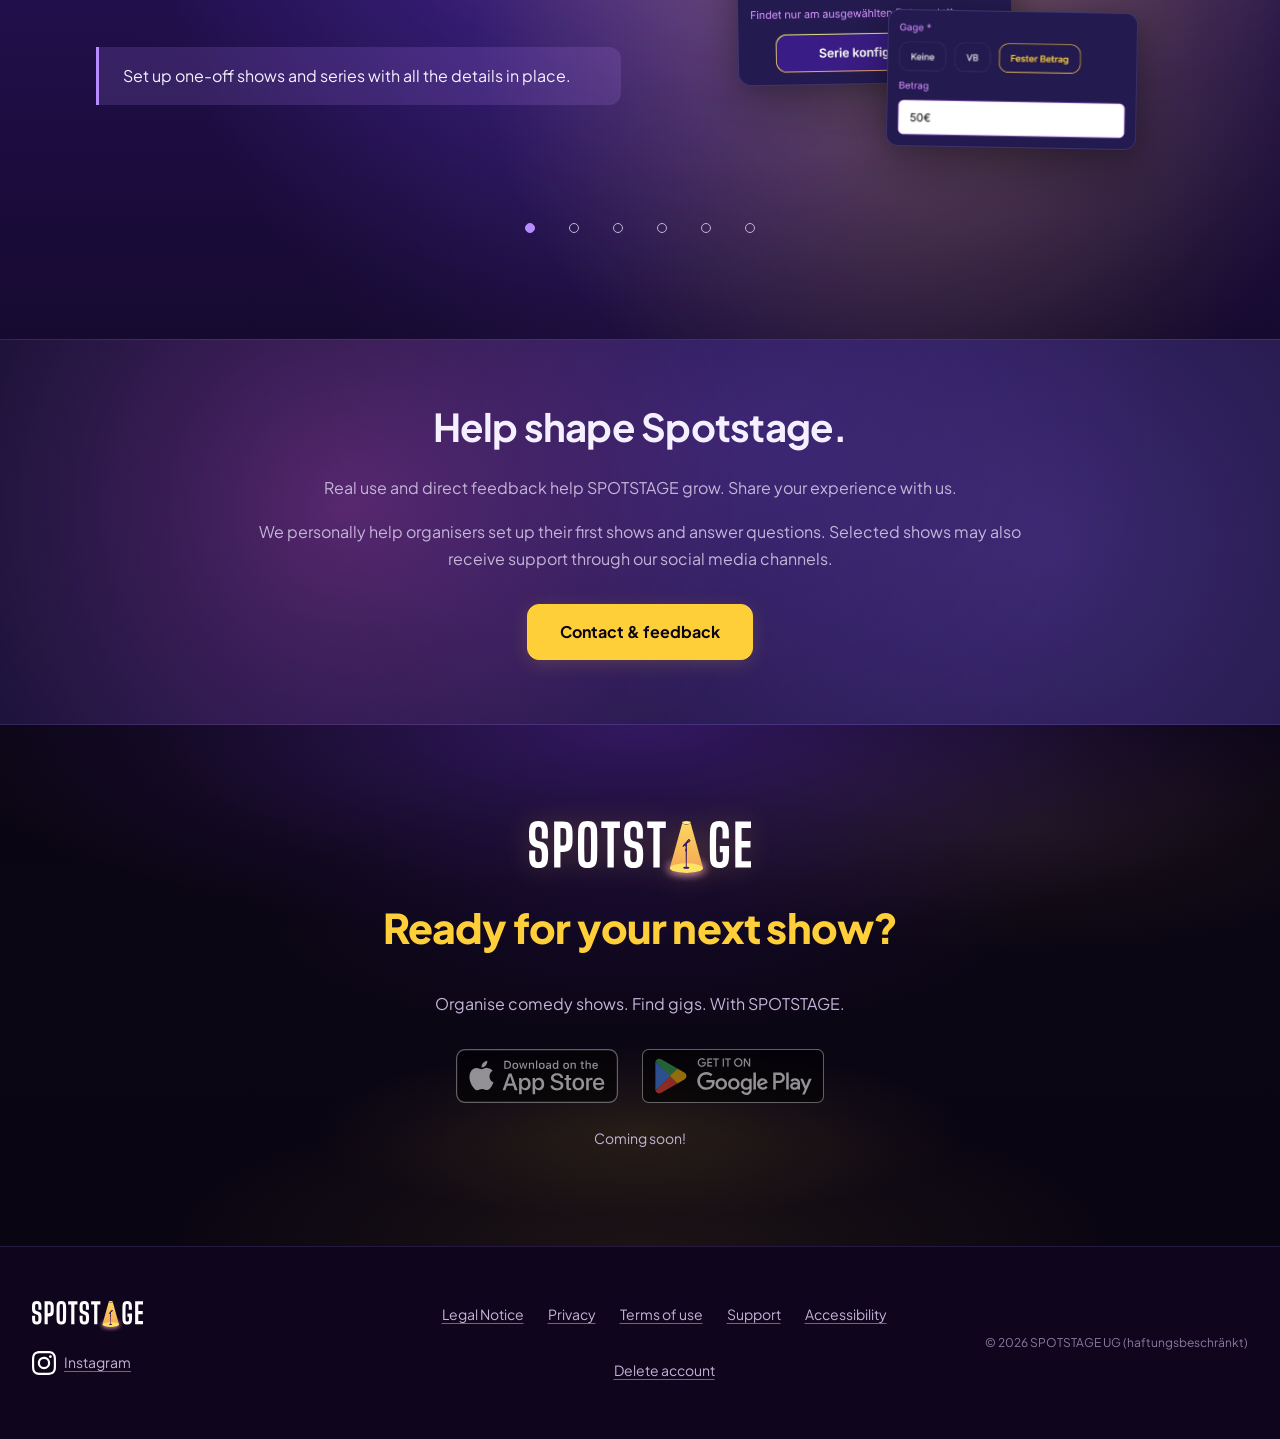
==== commit b4fe7331: "Add Instagram social link to site footers" ====
--- a/index.html
+++ b/index.html
@@ -250,6 +250,10 @@
           <img src="images/logo/spotstage_logo.svg" alt="" width="160" height="46">
           <span class="sr-only">SPOTSTAGE</span>
         </a>
+        <a class="site-footer__link site-footer__social" href="https://www.instagram.com/spotstage.app/" aria-label="SPOTSTAGE Instagram">
+          <img src="images/social/instagram-white.svg" alt="" width="24" height="24">
+          <span>Instagram</span>
+        </a>
       </div>
       <nav class="site-footer__nav" aria-label="Footer-Navigation" data-i18n-attr="footer.navAria:aria-label">
         <ul class="site-footer__list">
--- a/css/styles.css
+++ b/css/styles.css
@@ -4626,3 +4626,13 @@
   .product-feature:not([hidden]) .feature-annotation,
   .product-feature:not([hidden]) .product-feature__details { animation: none; opacity: 1; transform: none; }
 }
+
+.site-footer .site-footer__social {
+  gap: var(--space-sm);
+  min-height: 2.75rem;
+}
+.site-footer__social img {
+  width: 1.5rem;
+  height: 1.5rem;
+  flex-shrink: 0;
+}
